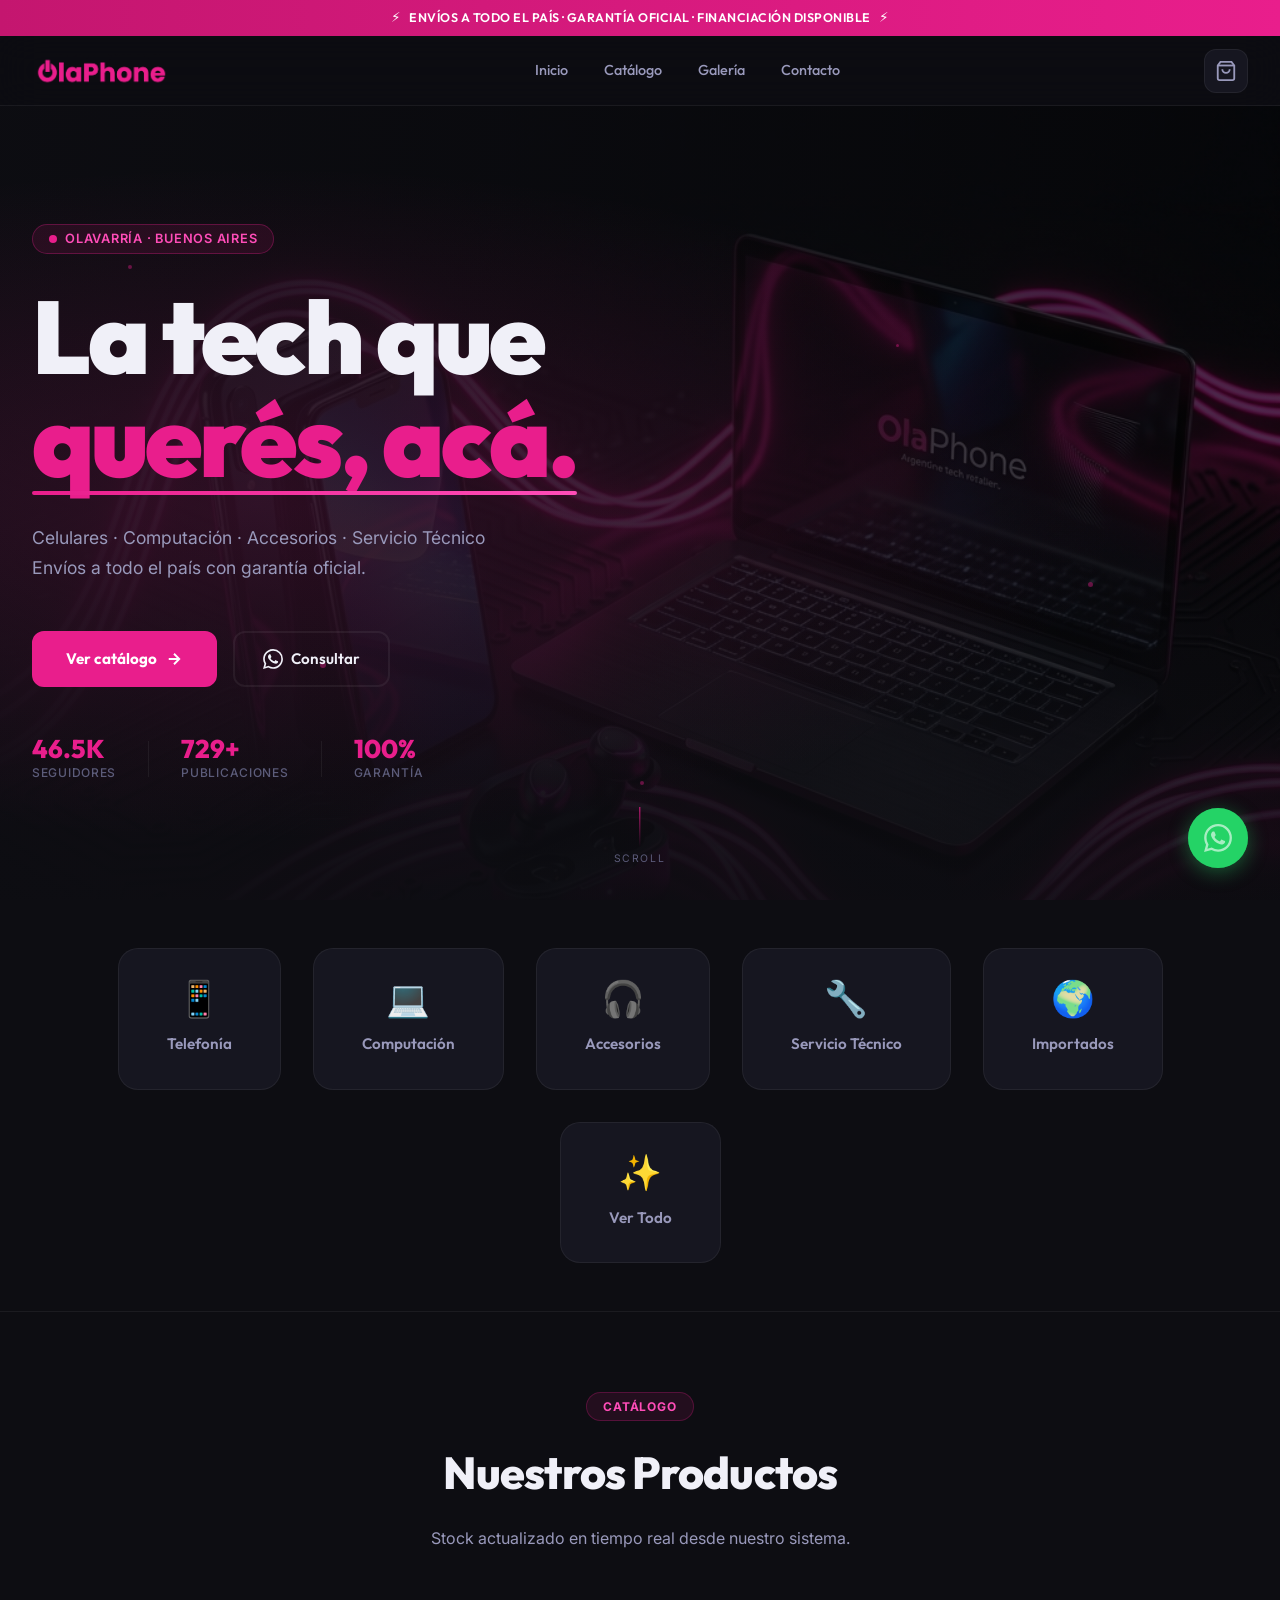
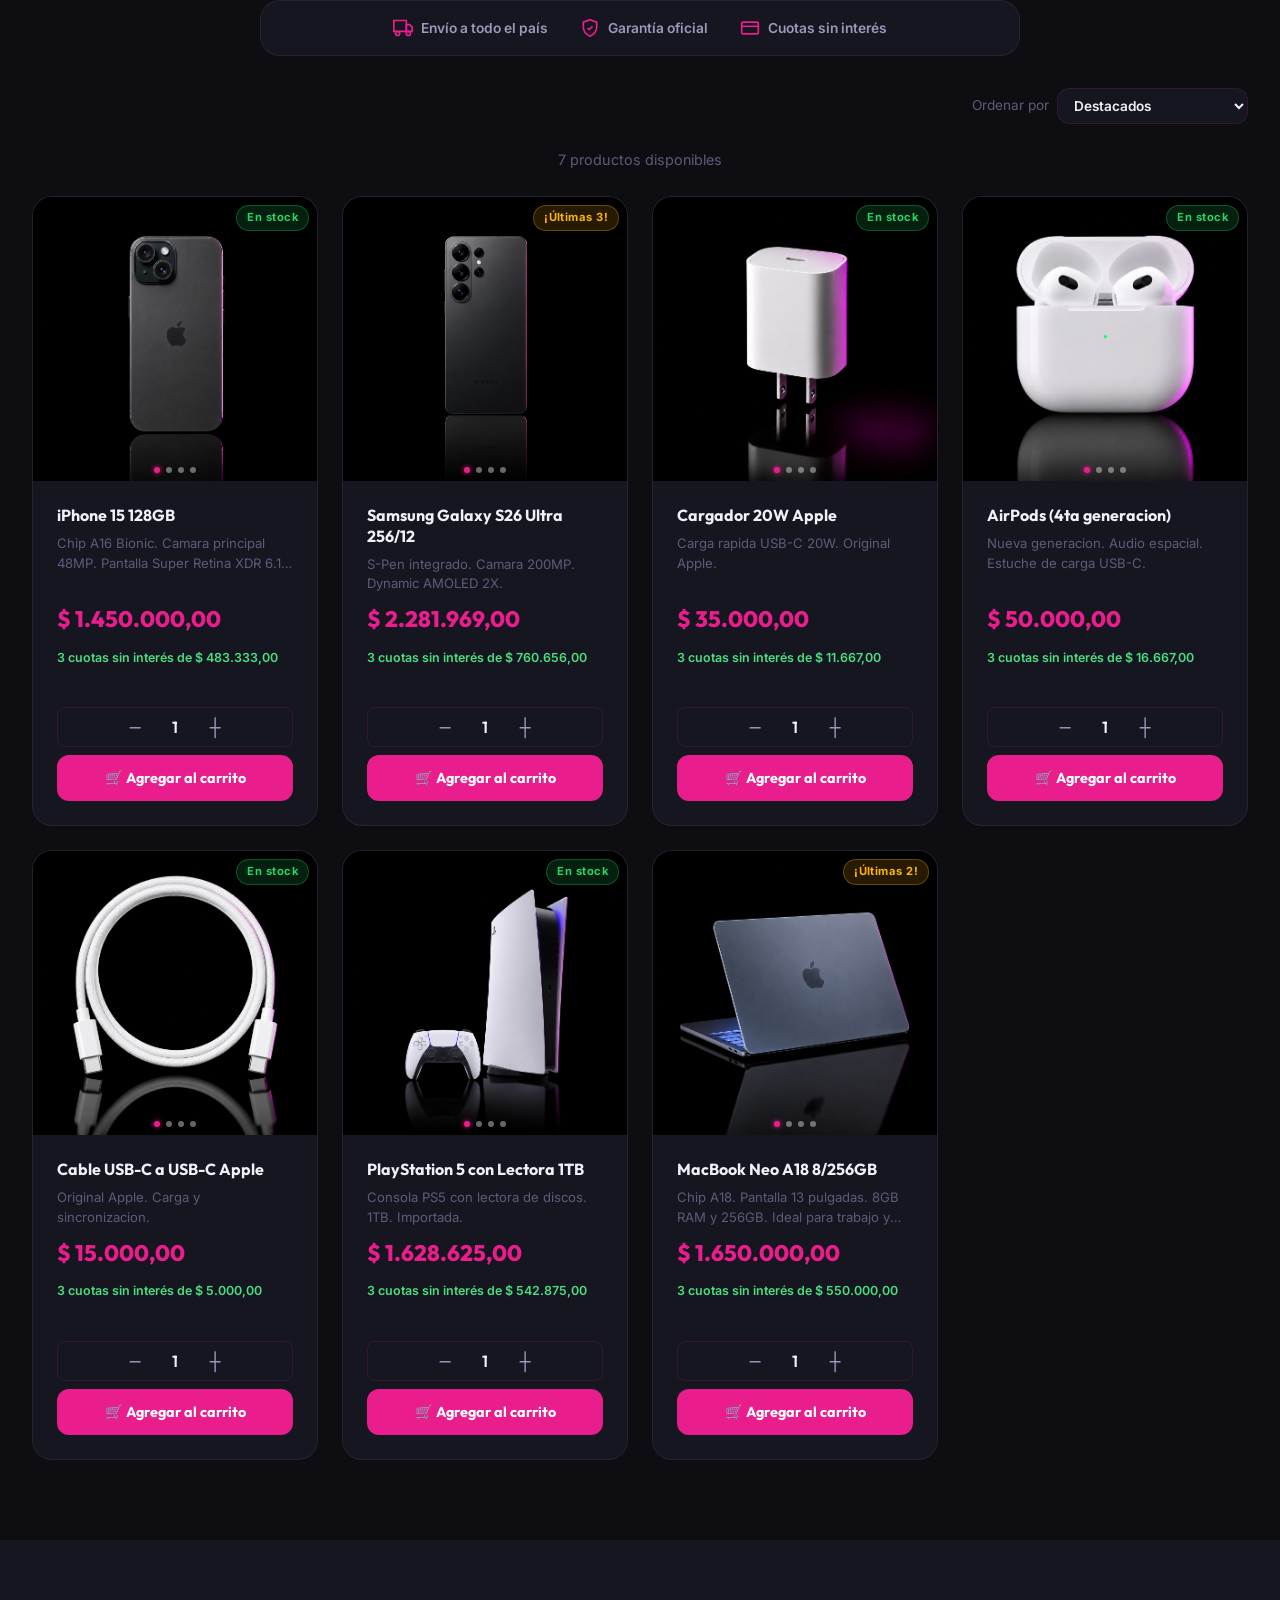
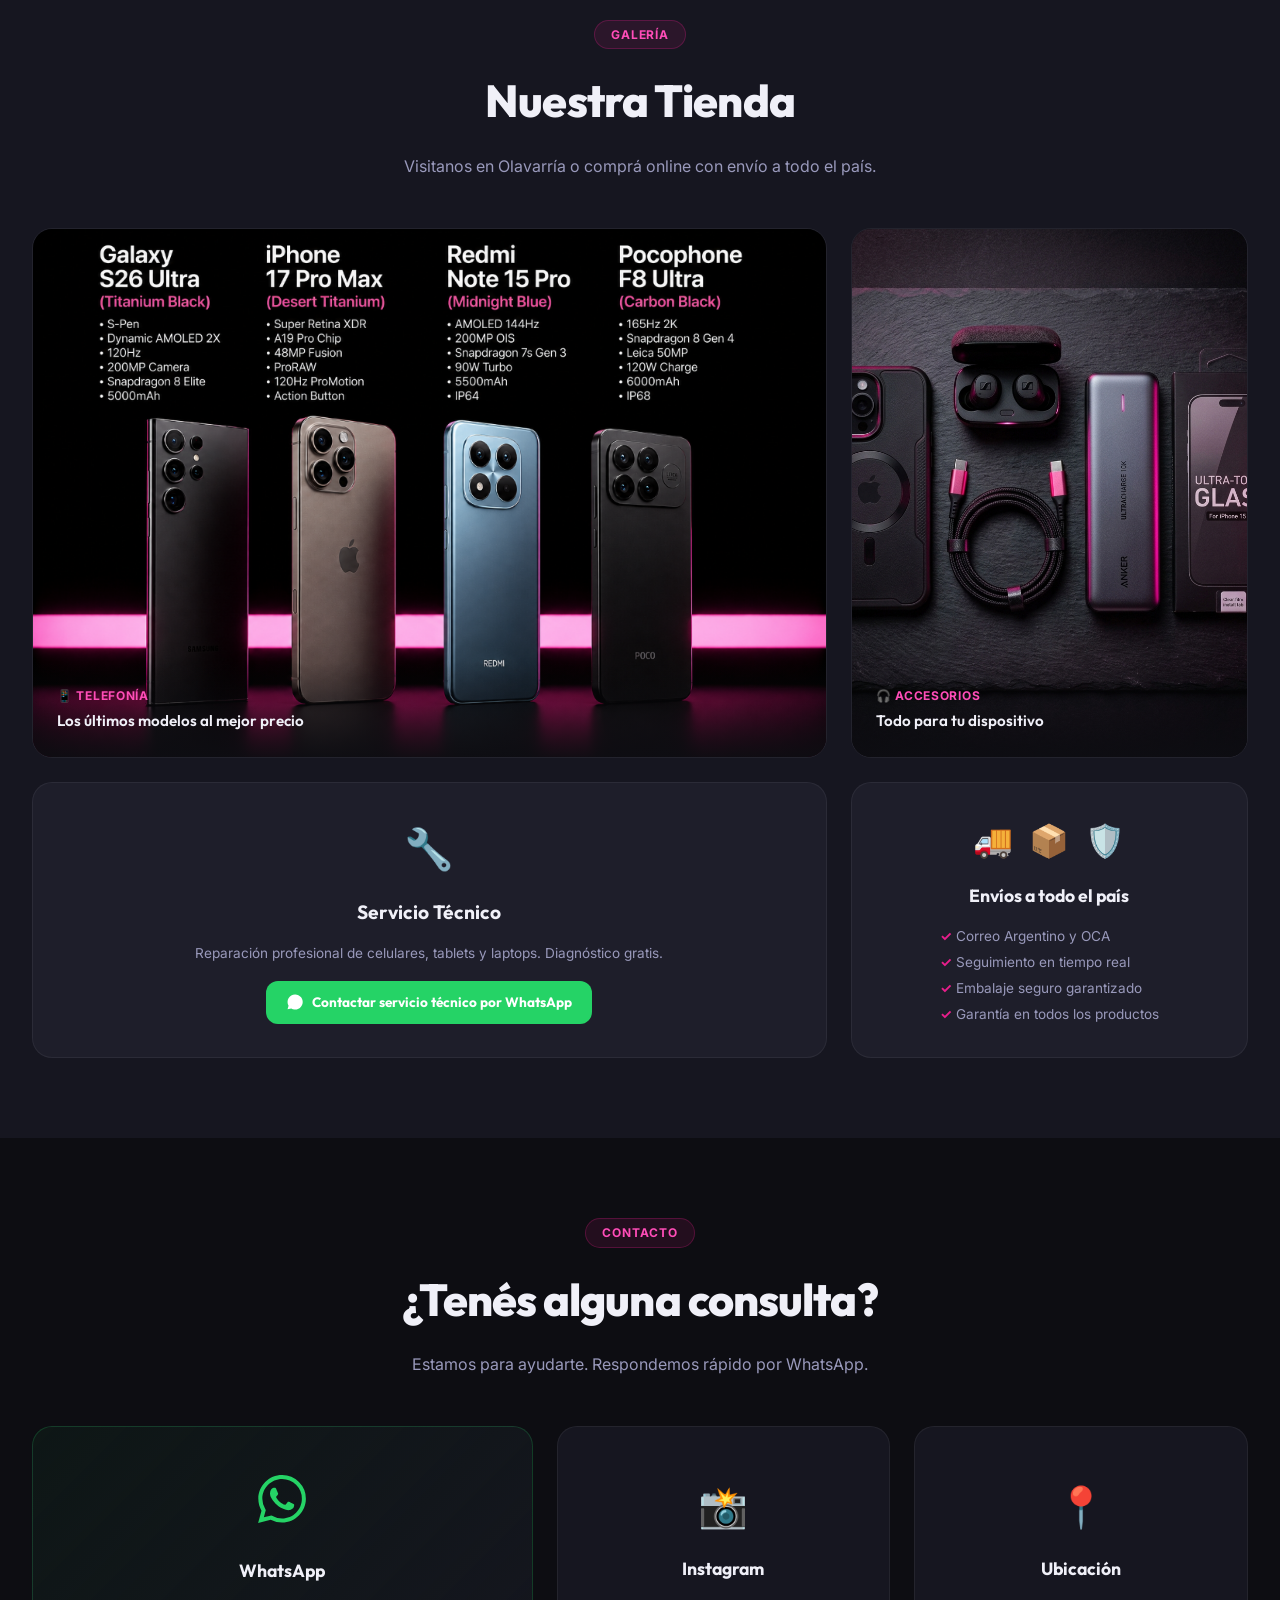
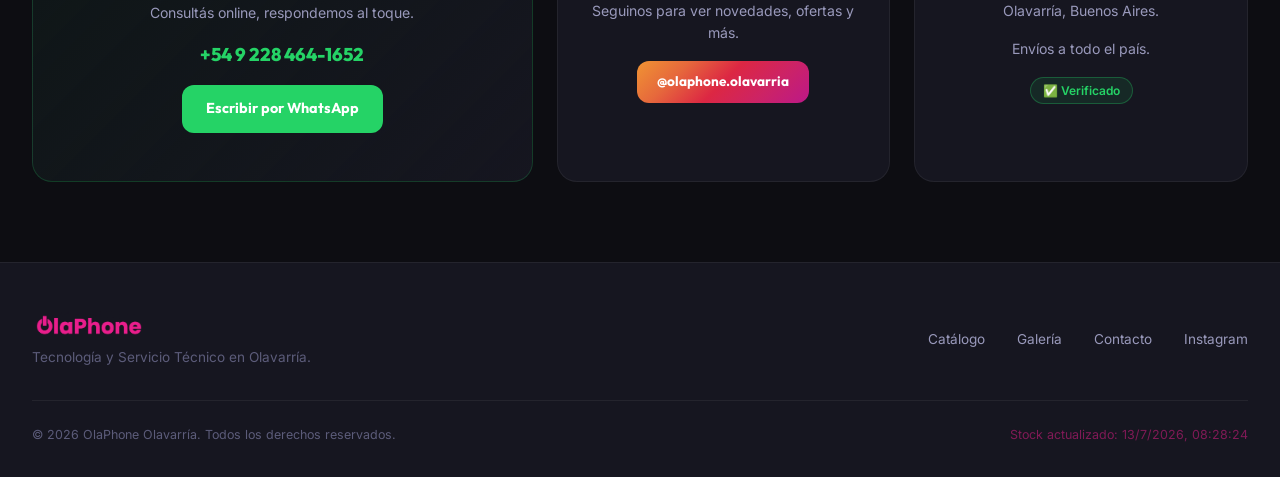
==== index.html @ 95a6b4db "OlaPhone web — deploy inicial a GitHub Pages Sitio estatico (HTML/CSS/JS) con catalogo de respaldo (" ====
<!DOCTYPE html>
<html lang="es">
<head>
  <meta charset="UTF-8" />
  <meta name="viewport" content="width=device-width, initial-scale=1.0" />

  <!-- SEO -->
  <title>OlaPhone Olavarría | Celulares · Accesorios · Servicio Técnico</title>
  <meta name="description" content="OlaPhone — Tu tienda de tecnología en Olavarría. Celulares, computación, accesorios y servicio técnico. Envíos a todo el país." />
  <meta name="robots" content="index, follow" />
  <meta name="theme-color" content="#E91E8C" />

  <!-- Favicon -->
  <link rel="icon" type="image/png" href="./assets/favicon.png" />
  <link rel="apple-touch-icon" href="./assets/favicon.png" />

  <!-- Open Graph -->
  <meta property="og:title" content="OlaPhone Olavarría — Tecnología y Servicio Técnico" />
  <meta property="og:description" content="Celulares, computación, accesorios. Olavarría, Bs. As. Envíos a todo el país." />
  <meta property="og:type" content="website" />
  <meta property="og:image" content="./assets/hero-banner.png" />

  <!-- Google Fonts -->
  <link rel="preconnect" href="https://fonts.googleapis.com" />
  <link rel="preconnect" href="https://fonts.gstatic.com" crossorigin />
  <link href="https://fonts.googleapis.com/css2?family=Outfit:wght@300;400;500;600;700;800;900&family=Inter:wght@400;500;600&display=swap" rel="stylesheet" />

  <link rel="stylesheet" href="css/olaphone.css" />
</head>
<body>

  <!-- ══════════════════════════════════════════════════════════════
       TOPBAR ANUNCIO
  ══════════════════════════════════════════════════════════════ -->
  <div class="topbar" role="banner" aria-label="Anuncio promocional">
    <span class="topbar-icon">⚡</span>
    <span>Envíos a todo el país · Garantía oficial · Financiación disponible</span>
    <span class="topbar-icon">⚡</span>
  </div>

  <!-- ══════════════════════════════════════════════════════════════
       NAVBAR
  ══════════════════════════════════════════════════════════════ -->
  <header class="navbar" role="navigation" aria-label="Navegación principal">
    <div class="navbar-inner">

      <!-- Logo -->
      <a href="#inicio" class="navbar-logo" aria-label="OlaPhone - Ir al inicio">
        <img src="assets/logo.png" alt="OlaPhone" class="navbar-logo-img" />
      </a>

      <!-- Nav links (desktop) -->
      <nav class="nav-links" aria-label="Menú">
        <a href="#inicio"   class="nav-link" id="nav-inicio">Inicio</a>
        <a href="#catalogo" class="nav-link" id="nav-catalogo">Catálogo</a>
        <a href="#galeria"  class="nav-link" id="nav-galeria">Galería</a>
        <a href="#contacto" class="nav-link" id="nav-contacto">Contacto</a>
      </nav>

      <!-- Carrito + Hamburger -->
      <div class="navbar-actions">
        <button
          id="btn-cart-toggle"
          class="btn-cart-nav"
          aria-label="Ver carrito de compras"
          aria-expanded="false"
          aria-controls="cart-drawer"
        >
          <svg viewBox="0 0 24 24" fill="none" stroke="currentColor" stroke-width="2" width="22" height="22" aria-hidden="true">
            <path d="M6 2L3 6v14a2 2 0 0 0 2 2h14a2 2 0 0 0 2-2V6l-3-4z"/>
            <line x1="3" y1="6" x2="21" y2="6"/>
            <path d="M16 10a4 4 0 0 1-8 0"/>
          </svg>
          <span id="cart-badge" class="cart-badge" role="status" aria-live="polite" aria-label="0 ítems en el carrito">0</span>
        </button>

        <button
          id="btn-menu-mobile"
          class="btn-menu-mobile"
          aria-label="Abrir menú"
          aria-expanded="false"
          aria-controls="mobile-menu"
        >
          <span class="hamburger-line"></span>
          <span class="hamburger-line"></span>
          <span class="hamburger-line"></span>
        </button>
      </div>
    </div>

    <!-- Menú mobile -->
    <nav id="mobile-menu" class="mobile-menu" aria-label="Menú móvil">
      <a href="#inicio"   class="mobile-nav-link" id="mnav-inicio">Inicio</a>
      <a href="#catalogo" class="mobile-nav-link" id="mnav-catalogo">Catálogo</a>
      <a href="#galeria"  class="mobile-nav-link" id="mnav-galeria">Galería</a>
      <a href="#contacto" class="mobile-nav-link" id="mnav-contacto">Contacto</a>
    </nav>
  </header>

  <!-- ══════════════════════════════════════════════════════════════
       HERO BANNER
  ══════════════════════════════════════════════════════════════ -->
  <section id="inicio" class="hero" aria-label="Banner principal">
    <div class="hero-bg">
      <img src="./assets/hero-banner.png" alt="" class="hero-bg-img" aria-hidden="true" />
      <div class="hero-bg-overlay" aria-hidden="true"></div>
      <!-- Partículas decorativas -->
      <div class="hero-particles" aria-hidden="true">
        <span class="particle particle-1"></span>
        <span class="particle particle-2"></span>
        <span class="particle particle-3"></span>
        <span class="particle particle-4"></span>
        <span class="particle particle-5"></span>
      </div>
    </div>

    <div class="hero-content">
      <div class="hero-tag">
        <span class="hero-tag-dot" aria-hidden="true"></span>
        Olavarría · Buenos Aires
      </div>

      <h1 class="hero-title">
        La tech que<br/>
        <span class="hero-title-accent">querés, acá.</span>
      </h1>

      <p class="hero-subtitle">
        Celulares · Computación · Accesorios · Servicio Técnico<br/>
        Envíos a todo el país con garantía oficial.
      </p>

      <div class="hero-actions">
        <a href="#catalogo" class="btn-primary" id="btn-hero-catalogo">
          Ver catálogo
          <svg viewBox="0 0 24 24" fill="none" stroke="currentColor" stroke-width="2.5" width="18" height="18" aria-hidden="true">
            <path d="M5 12h14M12 5l7 7-7 7"/>
          </svg>
        </a>
        <a href="https://wa.me/542284641652" target="_blank" rel="noopener noreferrer" class="btn-secondary" id="btn-hero-whatsapp">
          <svg viewBox="0 0 24 24" fill="currentColor" width="20" height="20" aria-hidden="true">
            <path d="M17.472 14.382c-.297-.149-1.758-.867-2.03-.967-.273-.099-.471-.148-.67.15-.197.297-.767.966-.94 1.164-.173.199-.347.223-.644.075-.297-.15-1.255-.463-2.39-1.475-.883-.788-1.48-1.761-1.653-2.059-.173-.297-.018-.458.13-.606.134-.133.298-.347.446-.52.149-.174.198-.298.298-.497.099-.198.05-.371-.025-.52-.075-.149-.669-1.612-.916-2.207-.242-.579-.487-.5-.669-.51-.173-.008-.371-.01-.57-.01-.198 0-.52.074-.792.372-.272.297-1.04 1.016-1.04 2.479 0 1.462 1.065 2.875 1.213 3.074.149.198 2.096 3.2 5.077 4.487.709.306 1.262.489 1.694.625.712.227 1.36.195 1.871.118.571-.085 1.758-.719 2.006-1.413.248-.694.248-1.289.173-1.413-.074-.124-.272-.198-.57-.347m-5.421 7.403h-.004a9.87 9.87 0 0 1-5.031-1.378l-.361-.214-3.741.982.998-3.648-.235-.374a9.86 9.86 0 0 1-1.51-5.26c.001-5.45 4.436-9.884 9.888-9.884 2.64 0 5.122 1.03 6.988 2.898a9.825 9.825 0 0 1 2.893 6.994c-.003 5.45-4.437 9.884-9.885 9.884m8.413-18.297A11.815 11.815 0 0 0 12.05 0C5.495 0 .16 5.335.157 11.892c0 2.096.547 4.142 1.588 5.945L.057 24l6.305-1.654a11.882 11.882 0 0 0 5.683 1.448h.005c6.554 0 11.89-5.335 11.893-11.893a11.821 11.821 0 0 0-3.48-8.413Z"/>
          </svg>
          Consultar
        </a>
      </div>

      <!-- Stats -->
      <div class="hero-stats" aria-label="Estadísticas del local">
        <div class="hero-stat">
          <span class="hero-stat-number">46.5K</span>
          <span class="hero-stat-label">Seguidores</span>
        </div>
        <div class="hero-stat-divider" aria-hidden="true"></div>
        <div class="hero-stat">
          <span class="hero-stat-number">729+</span>
          <span class="hero-stat-label">Publicaciones</span>
        </div>
        <div class="hero-stat-divider" aria-hidden="true"></div>
        <div class="hero-stat">
          <span class="hero-stat-number">100%</span>
          <span class="hero-stat-label">Garantía</span>
        </div>
      </div>
    </div>

    <!-- Scroll indicator -->
    <div class="hero-scroll" aria-hidden="true">
      <span class="scroll-line"></span>
      <span class="scroll-text">scroll</span>
    </div>
  </section>

  <!-- ══════════════════════════════════════════════════════════════
       CATEGORÍAS
  ══════════════════════════════════════════════════════════════ -->
  <section class="categories-section" aria-label="Categorías de productos">
    <div class="container">
      <div class="categories-grid" role="list">
        <div class="category-card" role="listitem" data-filter="telefonia">
          <div class="category-icon" aria-hidden="true">📱</div>
          <span class="category-name">Telefonía</span>
        </div>
        <div class="category-card" role="listitem" data-filter="computacion">
          <div class="category-icon" aria-hidden="true">💻</div>
          <span class="category-name">Computación</span>
        </div>
        <div class="category-card" role="listitem" data-filter="accesorios">
          <div class="category-icon" aria-hidden="true">🎧</div>
          <span class="category-name">Accesorios</span>
        </div>
        <div class="category-card" role="listitem" data-filter="servicio">
          <div class="category-icon" aria-hidden="true">🔧</div>
          <span class="category-name">Servicio Técnico</span>
        </div>
        <div class="category-card" role="listitem" data-filter="importados">
          <div class="category-icon" aria-hidden="true">🌍</div>
          <span class="category-name">Importados</span>
        </div>
        <div class="category-card" role="listitem" data-filter="todos">
          <div class="category-icon" aria-hidden="true">✨</div>
          <span class="category-name">Ver Todo</span>
        </div>
      </div>
    </div>
  </section>

  <!-- ══════════════════════════════════════════════════════════════
       CATÁLOGO DE PRODUCTOS
  ══════════════════════════════════════════════════════════════ -->
  <section id="catalogo" class="catalog-section" aria-label="Catálogo de productos">
    <div class="container">
      <div class="section-header">
        <span class="section-tag">Catálogo</span>
        <h2 class="section-title">Nuestros Productos</h2>
        <p class="section-subtitle">Stock actualizado en tiempo real desde nuestro sistema.</p>
      </div>

      <!-- Franja de confianza -->
      <div class="trust-strip" role="list" aria-label="Beneficios">
        <span class="trust-item" role="listitem">
          <svg viewBox="0 0 24 24" fill="none" stroke="currentColor" stroke-width="2" aria-hidden="true"><path d="M1 3h15v13H1z"/><path d="M16 8h4l3 3v5h-7V8z"/><circle cx="5.5" cy="18.5" r="2.5"/><circle cx="18.5" cy="18.5" r="2.5"/></svg>
          Envío a todo el país
        </span>
        <span class="trust-item" role="listitem">
          <svg viewBox="0 0 24 24" fill="none" stroke="currentColor" stroke-width="2" aria-hidden="true"><path d="M12 2l8 3v6c0 5-3.4 8.5-8 11-4.6-2.5-8-6-8-11V5l8-3z"/><path d="M9 12l2 2 4-4"/></svg>
          Garantía oficial
        </span>
        <span class="trust-item" role="listitem">
          <svg viewBox="0 0 24 24" fill="none" stroke="currentColor" stroke-width="2" aria-hidden="true"><rect x="2" y="5" width="20" height="14" rx="2"/><path d="M2 10h20"/></svg>
          Cuotas sin interés
        </span>
      </div>

      <!-- Barra de orden -->
      <div class="catalog-toolbar">
        <label for="sort-products">Ordenar por</label>
        <select id="sort-products" class="catalog-sort" aria-label="Ordenar productos">
          <option value="destacados">Destacados</option>
          <option value="precio-asc">Precio: menor a mayor</option>
          <option value="precio-desc">Precio: mayor a menor</option>
          <option value="nombre">Nombre (A-Z)</option>
        </select>
      </div>

      <!-- Status de carga -->
      <div id="products-status" class="products-status" role="status" aria-live="polite"></div>

      <!-- Grilla de productos -->
      <div id="products-grid" class="products-grid" role="list" aria-label="Listado de productos">
        <!-- Skeletons de carga -->
        <div class="product-skeleton" aria-hidden="true">
          <div class="skeleton-img"></div>
          <div class="skeleton-line skeleton-line-lg"></div>
          <div class="skeleton-line skeleton-line-sm"></div>
          <div class="skeleton-line skeleton-line-md"></div>
        </div>
        <div class="product-skeleton" aria-hidden="true">
          <div class="skeleton-img"></div>
          <div class="skeleton-line skeleton-line-lg"></div>
          <div class="skeleton-line skeleton-line-sm"></div>
          <div class="skeleton-line skeleton-line-md"></div>
        </div>
        <div class="product-skeleton" aria-hidden="true">
          <div class="skeleton-img"></div>
          <div class="skeleton-line skeleton-line-lg"></div>
          <div class="skeleton-line skeleton-line-sm"></div>
          <div class="skeleton-line skeleton-line-md"></div>
        </div>
        <div class="product-skeleton" aria-hidden="true">
          <div class="skeleton-img"></div>
          <div class="skeleton-line skeleton-line-lg"></div>
          <div class="skeleton-line skeleton-line-sm"></div>
          <div class="skeleton-line skeleton-line-md"></div>
        </div>
      </div>
    </div>
  </section>

  <!-- ══════════════════════════════════════════════════════════════
       GALERÍA
  ══════════════════════════════════════════════════════════════ -->
  <section id="galeria" class="gallery-section" aria-label="Galería de la tienda">
    <div class="container">
      <div class="section-header">
        <span class="section-tag">Galería</span>
        <h2 class="section-title">Nuestra Tienda</h2>
        <p class="section-subtitle">Visitanos en Olavarría o comprá online con envío a todo el país.</p>
      </div>

      <div class="gallery-grid" role="list" aria-label="Galería de imágenes">
        <!-- Imagen grande: teléfonos -->
        <figure class="gallery-item gallery-item-large" role="listitem" data-goto="telefonia"
                title="Ver productos de Telefonía">
          <img
            src="./assets/gallery-phones.png?v=3"
            alt="Galaxy S26 Ultra, iPhone 17 Pro Max, Redmi Note 15 Pro, Pocophone F8 Ultra"
            class="gallery-img"
            loading="eager"
            width="800"
            height="600"
          />
          <figcaption class="gallery-caption">
            <span class="gallery-caption-tag">📱 Telefonía</span>
            <span class="gallery-caption-text">Los últimos modelos al mejor precio</span>
          </figcaption>
        </figure>

        <!-- Imagen: accesorios -->
        <figure class="gallery-item" role="listitem" data-goto="accesorios"
                title="Ver productos de Accesorios">
          <img
            src="./assets/gallery-accesorios.png"
            alt="Accesorios tech: auriculares, fundas, cables y más"
            class="gallery-img"
            loading="lazy"
            width="400"
            height="400"
          />
          <figcaption class="gallery-caption">
            <span class="gallery-caption-tag">🎧 Accesorios</span>
            <span class="gallery-caption-text">Todo para tu dispositivo</span>
          </figcaption>
        </figure>

        <!-- Tarjeta de servicio técnico -->
        <figure class="gallery-item gallery-service-card" role="listitem" aria-label="Servicio técnico">
          <div class="service-icon" aria-hidden="true">🔧</div>
          <h3 class="service-title">Servicio Técnico</h3>
          <p class="service-description">Reparación profesional de celulares, tablets y laptops. Diagnóstico gratis.</p>
          <a
            href="https://wa.me/542284641652?text=Hola%20OlaPhone!%20Necesito%20servicio%20t%C3%A9cnico."
            target="_blank"
            rel="noopener noreferrer"
            class="btn-service"
            id="btn-gallery-service"
            aria-label="Contactar servicio técnico por WhatsApp"
          >
            <svg viewBox="0 0 24 24" fill="currentColor" width="18" height="18" aria-hidden="true">
              <path d="M17.5 14.4c-.3-.2-1.7-.9-2-1-.3-.1-.5-.1-.6.2-.2.3-.7.9-.9 1.1-.2.2-.3.2-.6.1-.3-.2-1.2-.5-2.3-1.4-.9-.8-1.4-1.7-1.6-2-.2-.3 0-.5.1-.6.1-.1.3-.3.4-.5.1-.2.2-.3.3-.5.1-.2 0-.4 0-.5-.1-.2-.6-1.5-.9-2-.2-.5-.4-.4-.6-.4h-.5c-.2 0-.5.1-.7.3-.2.3-.9.9-.9 2.2s.9 2.5 1 2.7c.1.2 1.8 2.8 4.4 3.9.6.3 1.1.4 1.5.5.6.2 1.2.2 1.6.1.5-.1 1.7-.7 1.9-1.3.2-.7.2-1.2.2-1.3-.1-.2-.3-.2-.5-.4zM12 2a10 10 0 0 0-8.6 15l-1.3 4.8 4.9-1.3A10 10 0 1 0 12 2z"/>
            </svg>
            Contactar servicio técnico por WhatsApp
          </a>
        </figure>

        <!-- Tarjeta de envíos -->
        <figure class="gallery-item gallery-shipping-card" role="listitem" aria-label="Información de envíos">
          <div class="shipping-icons" aria-hidden="true">
            <span>🚚</span>
            <span>📦</span>
            <span>🛡️</span>
          </div>
          <h3 class="shipping-title">Envíos a todo el país</h3>
          <ul class="shipping-list" aria-label="Beneficios de envío">
            <li>Correo Argentino y OCA</li>
            <li>Seguimiento en tiempo real</li>
            <li>Embalaje seguro garantizado</li>
            <li>Garantía en todos los productos</li>
          </ul>
        </figure>
      </div>
    </div>
  </section>

  <!-- ══════════════════════════════════════════════════════════════
       CARRITO DE COMPRAS (Drawer lateral)
  ══════════════════════════════════════════════════════════════ -->
  <div
    id="cart-overlay"
    class="cart-overlay"
    aria-hidden="true"
    role="presentation"
  ></div>

  <aside
    id="cart-drawer"
    class="cart-drawer"
    role="complementary"
    aria-label="Carrito de compras"
    aria-hidden="true"
  >
    <div class="cart-drawer-header">
      <h2 class="cart-drawer-title">
        <svg viewBox="0 0 24 24" fill="none" stroke="currentColor" stroke-width="2" width="20" height="20" aria-hidden="true">
          <path d="M6 2L3 6v14a2 2 0 0 0 2 2h14a2 2 0 0 0 2-2V6l-3-4z"/>
          <line x1="3" y1="6" x2="21" y2="6"/>
          <path d="M16 10a4 4 0 0 1-8 0"/>
        </svg>
        Mi Carrito
      </h2>
      <button
        id="btn-cart-close"
        class="btn-cart-close"
        aria-label="Cerrar carrito"
      >
        <svg viewBox="0 0 24 24" fill="none" stroke="currentColor" stroke-width="2.5" width="20" height="20" aria-hidden="true">
          <line x1="18" y1="6" x2="6" y2="18"/>
          <line x1="6" y1="6" x2="18" y2="18"/>
        </svg>
      </button>
    </div>

    <!-- Ítems del carrito -->
    <div id="cart-items" class="cart-items-container" role="list" aria-label="Productos en el carrito">
      <div id="cart-empty" class="cart-empty">
        <div class="cart-empty-icon" aria-hidden="true">🛒</div>
        <p class="cart-empty-text">Tu carrito está vacío</p>
        <a href="#catalogo" class="btn-outline" id="btn-cart-empty-catalog">Ver catálogo</a>
      </div>
    </div>

    <!-- Resumen del carrito -->
    <div class="cart-footer" id="cart-footer" hidden>
      <div class="cart-summary">
        <div class="cart-summary-row">
          <span>Subtotal</span>
          <span id="cart-subtotal" aria-live="polite">$0</span>
        </div>
        <div class="cart-summary-row cart-summary-total">
          <span>Total</span>
          <span id="cart-total" aria-live="polite">$0</span>
        </div>
      </div>

      <!-- Formulario de checkout integrado en el drawer -->
      <form id="checkout-form" class="checkout-form" aria-label="Datos de contacto para el pedido" novalidate>
        <h3 class="checkout-form-title">Tus datos</h3>

        <div class="form-group">
          <label for="cliente-nombre" class="form-label">Nombre y apellido *</label>
          <input
            type="text"
            id="cliente-nombre"
            name="nombre"
            class="form-input"
            required
            autocomplete="name"
            placeholder="Juan García"
            aria-required="true"
          />
        </div>

        <div class="form-group">
          <label for="cliente-telefono" class="form-label">WhatsApp (sin 0 ni 15) *</label>
          <div class="form-input-prefix-wrap">
            <span class="form-input-prefix" aria-hidden="true">+54 9</span>
            <input
              type="tel"
              id="cliente-telefono"
              name="telefono"
              class="form-input form-input-prefixed"
              required
              placeholder="2284641652"
              pattern="[0-9]{6,12}"
              aria-required="true"
              aria-describedby="telefono-hint"
              inputmode="numeric"
            />
          </div>
          <small id="telefono-hint" class="form-hint">Ej: 2284641652 (con código de área)</small>
        </div>

        <div class="form-group">
          <label for="cliente-notas" class="form-label">Notas <span class="form-optional">(opcional)</span></label>
          <textarea
            id="cliente-notas"
            name="notas"
            class="form-input form-textarea"
            rows="2"
            placeholder="Horario, consultas sobre el producto..."
          ></textarea>
        </div>

        <!-- Errores -->
        <div id="form-errors" class="form-errors" role="alert" aria-live="assertive" hidden></div>

        <!-- Botón de checkout -->
        <button type="submit" id="btn-checkout" class="btn-checkout">
          <svg viewBox="0 0 24 24" fill="none" stroke="currentColor" stroke-width="2.5" width="18" height="18" aria-hidden="true">
            <polyline points="20 6 9 17 4 12"/>
          </svg>
          Finalizar Compra
        </button>

        <!-- Estado del checkout -->
        <div id="checkout-status" class="checkout-status" role="status" aria-live="polite"></div>
      </form>
    </div>
  </aside>

  <!-- ══════════════════════════════════════════════════════════════
       CONTACTO
  ══════════════════════════════════════════════════════════════ -->
  <section id="contacto" class="contact-section" aria-label="Sección de contacto">
    <div class="container">
      <div class="section-header">
        <span class="section-tag">Contacto</span>
        <h2 class="section-title">¿Tenés alguna consulta?</h2>
        <p class="section-subtitle">Estamos para ayudarte. Respondemos rápido por WhatsApp.</p>
      </div>

      <div class="contact-grid">
        <!-- Card principal de WhatsApp -->
        <div class="contact-card contact-card-main">
          <div class="contact-wa-icon" aria-hidden="true">
            <svg viewBox="0 0 24 24" fill="currentColor" width="48" height="48">
              <path d="M17.472 14.382c-.297-.149-1.758-.867-2.03-.967-.273-.099-.471-.148-.67.15-.197.297-.767.966-.94 1.164-.173.199-.347.223-.644.075-.297-.15-1.255-.463-2.39-1.475-.883-.788-1.48-1.761-1.653-2.059-.173-.297-.018-.458.13-.606.134-.133.298-.347.446-.52.149-.174.198-.298.298-.497.099-.198.05-.371-.025-.52-.075-.149-.669-1.612-.916-2.207-.242-.579-.487-.5-.669-.51-.173-.008-.371-.01-.57-.01-.198 0-.52.074-.792.372-.272.297-1.04 1.016-1.04 2.479 0 1.462 1.065 2.875 1.213 3.074.149.198 2.096 3.2 5.077 4.487.709.306 1.262.489 1.694.625.712.227 1.36.195 1.871.118.571-.085 1.758-.719 2.006-1.413.248-.694.248-1.289.173-1.413-.074-.124-.272-.198-.57-.347m-5.421 7.403h-.004a9.87 9.87 0 0 1-5.031-1.378l-.361-.214-3.741.982.998-3.648-.235-.374a9.86 9.86 0 0 1-1.51-5.26c.001-5.45 4.436-9.884 9.888-9.884 2.64 0 5.122 1.03 6.988 2.898a9.825 9.825 0 0 1 2.893 6.994c-.003 5.45-4.437 9.884-9.885 9.884m8.413-18.297A11.815 11.815 0 0 0 12.05 0C5.495 0 .16 5.335.157 11.892c0 2.096.547 4.142 1.588 5.945L.057 24l6.305-1.654a11.882 11.882 0 0 0 5.683 1.448h.005c6.554 0 11.89-5.335 11.893-11.893a11.821 11.821 0 0 0-3.48-8.413Z"/>
            </svg>
          </div>
          <h3 class="contact-card-title">WhatsApp</h3>
          <p class="contact-card-text">Consultás online, respondemos al toque.</p>
          <p class="contact-card-number">+54 9 228 464-1652</p>
          <a
            href="https://wa.me/542284641652?text=Hola%20OlaPhone!%20Quisiera%20hacer%20una%20consulta."
            target="_blank"
            rel="noopener noreferrer"
            class="btn-wa-contact"
            id="btn-contact-whatsapp"
            aria-label="Contactar a OlaPhone por WhatsApp"
          >
            Escribir por WhatsApp
          </a>
        </div>

        <!-- Card Instagram -->
        <div class="contact-card">
          <div class="contact-ig-icon" aria-hidden="true">📸</div>
          <h3 class="contact-card-title">Instagram</h3>
          <p class="contact-card-text">Seguinos para ver novedades, ofertas y más.</p>
          <a
            href="https://www.instagram.com/olaphone.olavarria"
            target="_blank"
            rel="noopener noreferrer"
            class="btn-ig-contact"
            id="btn-contact-instagram"
            aria-label="Ver Instagram de OlaPhone"
          >
            @olaphone.olavarria
          </a>
        </div>

        <!-- Card ubicación -->
        <div class="contact-card">
          <div class="contact-location-icon" aria-hidden="true">📍</div>
          <h3 class="contact-card-title">Ubicación</h3>
          <p class="contact-card-text">Olavarría, Buenos Aires.</p>
          <p class="contact-card-text">Envíos a todo el país.</p>
          <span class="contact-badge">✅ Verificado</span>
        </div>
      </div>
    </div>
  </section>

  <!-- ══════════════════════════════════════════════════════════════
       FOOTER
  ══════════════════════════════════════════════════════════════ -->
  <footer class="footer" role="contentinfo">
    <div class="container">
      <div class="footer-inner">
        <div class="footer-brand">
          <div class="footer-logo" aria-label="OlaPhone">
            <img src="assets/logo.png" alt="OlaPhone" class="footer-logo-img" />
          </div>
          <p class="footer-tagline">Tecnología y Servicio Técnico en Olavarría.</p>
        </div>

        <div class="footer-links">
          <a href="#catalogo" class="footer-link">Catálogo</a>
          <a href="#galeria"  class="footer-link">Galería</a>
          <a href="#contacto" class="footer-link">Contacto</a>
          <a href="https://www.instagram.com/olaphone.olavarria" target="_blank" rel="noopener noreferrer" class="footer-link">Instagram</a>
        </div>
      </div>

      <div class="footer-bottom">
        <p class="footer-copy">
          &copy; <span id="footer-year"></span> OlaPhone Olavarría. Todos los derechos reservados.
        </p>
        <p id="stock-last-update" class="footer-stock-update" aria-live="polite"></p>
      </div>
    </div>
  </footer>

  <!-- ══════════════════════════════════════════════════════════════
       BOTÓN FLOTANTE DE WHATSAPP
  ══════════════════════════════════════════════════════════════ -->
  <!-- Botón flotante WhatsApp (abre popup antes de ir a WA) -->
  <button
    class="wa-float-btn"
    id="btn-wa-float"
    aria-label="Contactar a OlaPhone por WhatsApp"
    title="Chateá con nosotros"
    type="button"
  >
    <svg viewBox="0 0 24 24" fill="currentColor" width="28" height="28" aria-hidden="true">
      <path d="M17.472 14.382c-.297-.149-1.758-.867-2.03-.967-.273-.099-.471-.148-.67.15-.197.297-.767.966-.94 1.164-.173.199-.347.223-.644.075-.297-.15-1.255-.463-2.39-1.475-.883-.788-1.48-1.761-1.653-2.059-.173-.297-.018-.458.13-.606.134-.133.298-.347.446-.52.149-.174.198-.298.298-.497.099-.198.05-.371-.025-.52-.075-.149-.669-1.612-.916-2.207-.242-.579-.487-.5-.669-.51-.173-.008-.371-.01-.57-.01-.198 0-.52.074-.792.372-.272.297-1.04 1.016-1.04 2.479 0 1.462 1.065 2.875 1.213 3.074.149.198 2.096 3.2 5.077 4.487.709.306 1.262.489 1.694.625.712.227 1.36.195 1.871.118.571-.085 1.758-.719 2.006-1.413.248-.694.248-1.289.173-1.413-.074-.124-.272-.198-.57-.347m-5.421 7.403h-.004a9.87 9.87 0 0 1-5.031-1.378l-.361-.214-3.741.982.998-3.648-.235-.374a9.86 9.86 0 0 1-1.51-5.26c.001-5.45 4.436-9.884 9.888-9.884 2.64 0 5.122 1.03 6.988 2.898a9.825 9.825 0 0 1 2.893 6.994c-.003 5.45-4.437 9.884-9.885 9.884m8.413-18.297A11.815 11.815 0 0 0 12.05 0C5.495 0 .16 5.335.157 11.892c0 2.096.547 4.142 1.588 5.945L.057 24l6.305-1.654a11.882 11.882 0 0 0 5.683 1.448h.005c6.554 0 11.89-5.335 11.893-11.893a11.821 11.821 0 0 0-3.48-8.413Z"/>
    </svg>
    <span class="wa-float-pulse" aria-hidden="true"></span>
  </button>

  <!-- ══════════════════════════════════════════════════════════════
       POPUP DE CAPTURA DE LEAD (se abre al hacer click en el botón WA)
  ══════════════════════════════════════════════════════════════ -->
  <div id="wa-lead-overlay" class="wa-lead-overlay" role="dialog" aria-modal="true" aria-labelledby="wa-lead-title" hidden>
    <div class="wa-lead-popup" role="document">

      <!-- Encabezado -->
      <div class="wa-lead-header">
        <div class="wa-lead-icon">
          <svg viewBox="0 0 24 24" fill="currentColor" width="26" height="26" aria-hidden="true">
            <path d="M17.472 14.382c-.297-.149-1.758-.867-2.03-.967-.273-.099-.471-.148-.67.15-.197.297-.767.966-.94 1.164-.173.199-.347.223-.644.075-.297-.15-1.255-.463-2.39-1.475-.883-.788-1.48-1.761-1.653-2.059-.173-.297-.018-.458.13-.606.134-.133.298-.347.446-.52.149-.174.198-.298.298-.497.099-.198.05-.371-.025-.52-.075-.149-.669-1.612-.916-2.207-.242-.579-.487-.5-.669-.51-.173-.008-.371-.01-.57-.01-.198 0-.52.074-.792.372-.272.297-1.04 1.016-1.04 2.479 0 1.462 1.065 2.875 1.213 3.074.149.198 2.096 3.2 5.077 4.487.709.306 1.262.489 1.694.625.712.227 1.36.195 1.871.118.571-.085 1.758-.719 2.006-1.413.248-.694.248-1.289.173-1.413-.074-.124-.272-.198-.57-.347m-5.421 7.403h-.004a9.87 9.87 0 0 1-5.031-1.378l-.361-.214-3.741.982.998-3.648-.235-.374a9.86 9.86 0 0 1-1.51-5.26c.001-5.45 4.436-9.884 9.888-9.884 2.64 0 5.122 1.03 6.988 2.898a9.825 9.825 0 0 1 2.893 6.994c-.003 5.45-4.437 9.884-9.885 9.884m8.413-18.297A11.815 11.815 0 0 0 12.05 0C5.495 0 .16 5.335.157 11.892c0 2.096.547 4.142 1.588 5.945L.057 24l6.305-1.654a11.882 11.882 0 0 0 5.683 1.448h.005c6.554 0 11.89-5.335 11.893-11.893a11.821 11.821 0 0 0-3.48-8.413Z"/>
          </svg>
        </div>
        <div class="wa-lead-header-text">
          <h2 id="wa-lead-title" class="wa-lead-title">¡Hola! 👋</h2>
          <p class="wa-lead-subtitle">Completá tus datos y te atendemos al toque</p>
        </div>
        <button class="wa-lead-close" id="btn-wa-lead-close" aria-label="Cerrar" type="button">
          <svg viewBox="0 0 24 24" fill="none" stroke="currentColor" stroke-width="2.5" width="20" height="20">
            <path stroke-linecap="round" stroke-linejoin="round" d="M6 18L18 6M6 6l12 12"/>
          </svg>
        </button>
      </div>

      <!-- Formulario -->
      <form id="wa-lead-form" class="wa-lead-form" novalidate>
        <div class="wa-lead-field">
          <label for="lead-name" class="wa-lead-label">Tu nombre</label>
          <input
            type="text"
            id="lead-name"
            name="nombre"
            class="wa-lead-input"
            placeholder="Ej: Juan García"
            autocomplete="given-name"
            required
            maxlength="60"
          />
        </div>
        <div class="wa-lead-field">
          <label for="lead-phone" class="wa-lead-label">Tu WhatsApp</label>
          <div class="wa-lead-phone-wrap">
            <span class="wa-lead-prefix">🇦🇷 +54</span>
            <input
              type="tel"
              id="lead-phone"
              name="telefono"
              class="wa-lead-input wa-lead-input--phone"
              placeholder="9 221 555-1234"
              autocomplete="tel"
              required
              maxlength="20"
              pattern="[0-9\s\-]{6,15}"
            />
          </div>
        </div>
        <p class="wa-lead-privacy">🔒 Tus datos solo se usan para contactarte. No spam.</p>
        <button type="submit" class="wa-lead-submit" id="btn-wa-lead-submit">
          <svg viewBox="0 0 24 24" fill="currentColor" width="20" height="20" aria-hidden="true">
            <path d="M17.472 14.382c-.297-.149-1.758-.867-2.03-.967-.273-.099-.471-.148-.67.15-.197.297-.767.966-.94 1.164-.173.199-.347.223-.644.075-.297-.15-1.255-.463-2.39-1.475-.883-.788-1.48-1.761-1.653-2.059-.173-.297-.018-.458.13-.606.134-.133.298-.347.446-.52.149-.174.198-.298.298-.497.099-.198.05-.371-.025-.52-.075-.149-.669-1.612-.916-2.207-.242-.579-.487-.5-.669-.51-.173-.008-.371-.01-.57-.01-.198 0-.52.074-.792.372-.272.297-1.04 1.016-1.04 2.479 0 1.462 1.065 2.875 1.213 3.074.149.198 2.096 3.2 5.077 4.487.709.306 1.262.489 1.694.625.712.227 1.36.195 1.871.118.571-.085 1.758-.719 2.006-1.413.248-.694.248-1.289.173-1.413-.074-.124-.272-.198-.57-.347m-5.421 7.403h-.004a9.87 9.87 0 0 1-5.031-1.378l-.361-.214-3.741.982.998-3.648-.235-.374a9.86 9.86 0 0 1-1.51-5.26c.001-5.45 4.436-9.884 9.888-9.884 2.64 0 5.122 1.03 6.988 2.898a9.825 9.825 0 0 1 2.893 6.994c-.003 5.45-4.437 9.884-9.885 9.884m8.413-18.297A11.815 11.815 0 0 0 12.05 0C5.495 0 .16 5.335.157 11.892c0 2.096.547 4.142 1.588 5.945L.057 24l6.305-1.654a11.882 11.882 0 0 0 5.683 1.448h.005c6.554 0 11.89-5.335 11.893-11.893a11.821 11.821 0 0 0-3.48-8.413Z"/>
          </svg>
          Ir a WhatsApp
        </button>
      </form>

    </div>
  </div>

  <!-- ══════════════════════════════════════════════════════════════
       SCRIPTS
  ══════════════════════════════════════════════════════════════ -->
  <!-- Configuración global inyectable por Netlify/build -->
  <script>
    // TODO: una vez que actives los workflows de n8n (ver n8n/SETUP.md),
    // reemplazar estas dos URLs por la "Production URL" de cada Webhook node.
    window.PRODUCTS_URL     = "https://TU-INSTANCIA-N8N.app.n8n.cloud/webhook/olaphone/products";
    window.CART_WEBHOOK_URL  = "https://TU-INSTANCIA-N8N.app.n8n.cloud/webhook/olaphone/cart";
    window.WEBHOOK_SECRET   = "b7f3b7f1b7b8a3f7a1c9e4d6f2a8b0c5d7e9f1a3b5c7d9e1f3a5b7c9d1e3f5a7";
    window.OWNER_PHONE      = "542284641652";

    // Modo prueba local: si la web corre en localhost (dev/test-server.ps1),
    // usa el simulador de n8n en lugar de la instancia real.
    if (location.hostname === "localhost" || location.hostname === "127.0.0.1") {
      window.PRODUCTS_URL     = "/webhook/olaphone/products";
      window.CART_WEBHOOK_URL  = "/webhook/olaphone/cart";
    }

    // Respaldo para deploy en la nube ANTES de tener n8n:
    // mientras la URL siga siendo el placeholder, el catálogo se carga desde
    // el archivo estático products.json (así la web se ve completa en la nube).
    // Al pegar la Production URL real de n8n, esto se desactiva solo.
    if (window.PRODUCTS_URL.includes("TU-INSTANCIA-N8N")) {
      window.PRODUCTS_URL = "./products.json";
      window.DEMO_MODE = true; // el checkout muestra aviso en lugar de fallar
    }
    document.getElementById("footer-year").textContent = new Date().getFullYear();
  </script>

  <script src="js/cart.js"     defer></script>
  <script src="js/products.js" defer></script>
  <script src="js/checkout.js" defer></script>
  <script src="js/ui.js"       defer></script>
  <script src="js/waLead.js"   defer></script>

</body>
</html>
---- css/olaphone.css ----
/* ═══════════════════════════════════════════════════════════════════
   OLAPHONE — DESIGN SYSTEM & STYLESHEET
   Paleta basada en la identidad visual real de OlaPhone Olavarría:
   · Background dark: #0D0D12
   · Accent magenta: #E91E8C
   · Accent pink light: #FF4DB8
   · Surface cards: #161620
   · Surface alt: #1E1E2A
   · Text primary: #F0F0F8
   · Text secondary: #9999BB
═══════════════════════════════════════════════════════════════════ */

/* ── CSS CUSTOM PROPERTIES ─────────────────────────────────────── */
:root {
  /* Colors */
  --bg-base:          #0D0D12;
  --bg-surface:       #161620;
  --bg-surface-alt:   #1E1E2A;
  --bg-surface-hover: #252535;
  --accent:           #E91E8C;
  --accent-light:     #FF4DB8;
  --accent-dark:      #C4166F;
  --accent-glow:      rgba(233, 30, 140, 0.25);
  --accent-glow-sm:   rgba(233, 30, 140, 0.12);
  --green:            #25D366;
  --green-dark:       #1aab50;
  --text-primary:     #F0F0F8;
  --text-secondary:   #9999BB;
  --text-muted:       #5C5C7A;
  --border:           rgba(233, 30, 140, 0.15);
  --border-subtle:    rgba(255, 255, 255, 0.06);

  /* Typography */
  --font-display:     'Outfit', 'Inter', system-ui, sans-serif;
  --font-body:        'Inter', 'Outfit', system-ui, sans-serif;

  /* Spacing */
  --space-xs:   0.25rem;
  --space-sm:   0.5rem;
  --space-md:   1rem;
  --space-lg:   1.5rem;
  --space-xl:   2rem;
  --space-2xl:  3rem;
  --space-3xl:  5rem;

  /* Border radius */
  --radius-sm:  8px;
  --radius-md:  12px;
  --radius-lg:  20px;
  --radius-xl:  32px;
  --radius-full: 9999px;

  /* Shadows */
  --shadow-accent:  0 0 30px rgba(233, 30, 140, 0.3), 0 0 60px rgba(233, 30, 140, 0.1);
  --shadow-card:    0 4px 24px rgba(0, 0, 0, 0.4);
  --shadow-card-hover: 0 8px 40px rgba(0, 0, 0, 0.6), 0 0 30px rgba(233, 30, 140, 0.15);

  /* Transitions */
  --transition-fast:   0.15s ease;
  --transition-base:   0.25s ease;
  --transition-slow:   0.4s ease;

  /* Layout */
  --navbar-height: 70px;
  --topbar-height: 36px;
  --container-max: 1280px;
  --drawer-width:  420px;
}

/* ── RESET & BASE ──────────────────────────────────────────────── */
*, *::before, *::after {
  box-sizing: border-box;
  margin: 0;
  padding: 0;
}

html {
  scroll-behavior: smooth;
  scroll-padding-top: calc(var(--navbar-height) + var(--topbar-height) + 16px);
}

body {
  background-color: var(--bg-base);
  color: var(--text-primary);
  font-family: var(--font-body);
  font-size: 16px;
  line-height: 1.6;
  overflow-x: hidden;
  -webkit-font-smoothing: antialiased;
}

img {
  max-width: 100%;
  height: auto;
  display: block;
}

a {
  color: inherit;
  text-decoration: none;
}

button {
  cursor: pointer;
  border: none;
  background: none;
  font-family: inherit;
}

ul {
  list-style: none;
}

/* ── LAYOUT ────────────────────────────────────────────────────── */
.container {
  max-width: var(--container-max);
  margin: 0 auto;
  padding: 0 var(--space-xl);
}

@media (max-width: 768px) {
  .container { padding: 0 var(--space-md); }
}

/* ── TOPBAR ────────────────────────────────────────────────────── */
.topbar {
  height: var(--topbar-height);
  background: linear-gradient(90deg, var(--accent-dark), var(--accent), var(--accent-dark));
  background-size: 200% 100%;
  animation: topbar-shimmer 4s linear infinite;
  display: flex;
  align-items: center;
  justify-content: center;
  gap: var(--space-sm);
  font-family: var(--font-display);
  font-size: 0.78rem;
  font-weight: 600;
  letter-spacing: 0.04em;
  text-transform: uppercase;
  color: white;
  position: relative;
  z-index: 100;
}

@keyframes topbar-shimmer {
  0%   { background-position: 0% 50%; }
  100% { background-position: 200% 50%; }
}

.topbar-icon { font-size: 0.85rem; }

/* ── NAVBAR ────────────────────────────────────────────────────── */
.navbar {
  position: sticky;
  top: 0;
  z-index: 90;
  background: rgba(13, 13, 18, 0.92);
  backdrop-filter: blur(20px);
  -webkit-backdrop-filter: blur(20px);
  border-bottom: 1px solid var(--border-subtle);
  height: var(--navbar-height);
  transition: background var(--transition-base), box-shadow var(--transition-base);
}

.navbar.scrolled {
  background: rgba(13, 13, 18, 0.98);
  box-shadow: 0 4px 32px rgba(0, 0, 0, 0.5);
}

.navbar-inner {
  max-width: var(--container-max);
  margin: 0 auto;
  padding: 0 var(--space-xl);
  height: 100%;
  display: flex;
  align-items: center;
  justify-content: space-between;
  gap: var(--space-xl);
}

/* Logo */
.navbar-logo {
  display: flex;
  align-items: center;
  gap: var(--space-sm);
  text-decoration: none;
  flex-shrink: 0;
}

/* Logo de marca (imagen) en la barra superior */
.navbar-logo-img {
  height: 34px;
  width: auto;
  display: block;
  transition: filter var(--transition-base);
}

.navbar-logo:hover .navbar-logo-img {
  filter: drop-shadow(0 0 8px var(--accent-glow, rgba(233,30,140,0.5)));
}

.logo-icon {
  display: flex;
  align-items: center;
  justify-content: center;
  transition: filter var(--transition-base);
}

.navbar-logo:hover .logo-icon {
  filter: drop-shadow(0 0 8px var(--accent));
}

.logo-text {
  font-family: var(--font-display);
  font-size: 1.5rem;
  font-weight: 800;
  color: var(--text-primary);
  letter-spacing: -0.02em;
}

.logo-text-sm {
  font-size: 1.2rem;
}

.logo-accent {
  color: var(--accent);
}

/* Nav links */
.nav-links {
  display: flex;
  align-items: center;
  gap: var(--space-xs);
}

.nav-link {
  padding: var(--space-sm) var(--space-md);
  font-family: var(--font-display);
  font-size: 0.9rem;
  font-weight: 500;
  color: var(--text-secondary);
  border-radius: var(--radius-sm);
  transition: color var(--transition-fast), background var(--transition-fast);
  position: relative;
}

.nav-link::after {
  content: '';
  position: absolute;
  bottom: 4px;
  left: 50%;
  transform: translateX(-50%) scaleX(0);
  width: 60%;
  height: 2px;
  background: var(--accent);
  border-radius: 2px;
  transition: transform var(--transition-base);
}

.nav-link:hover {
  color: var(--text-primary);
  background: var(--bg-surface-alt);
}

.nav-link:hover::after {
  transform: translateX(-50%) scaleX(1);
}

/* Navbar actions */
.navbar-actions {
  display: flex;
  align-items: center;
  gap: var(--space-sm);
}

.btn-cart-nav {
  position: relative;
  width: 44px;
  height: 44px;
  border-radius: var(--radius-md);
  display: flex;
  align-items: center;
  justify-content: center;
  color: var(--text-secondary);
  background: var(--bg-surface);
  border: 1px solid var(--border-subtle);
  transition: all var(--transition-fast);
}

.btn-cart-nav:hover {
  color: var(--accent);
  border-color: var(--border);
  box-shadow: var(--shadow-accent);
}

.cart-badge {
  position: absolute;
  top: -6px;
  right: -6px;
  min-width: 20px;
  height: 20px;
  padding: 0 5px;
  background: var(--accent);
  color: white;
  font-family: var(--font-display);
  font-size: 0.7rem;
  font-weight: 700;
  border-radius: var(--radius-full);
  display: flex;
  align-items: center;
  justify-content: center;
  border: 2px solid var(--bg-base);
  transform: scale(0);
  transition: transform 0.2s cubic-bezier(0.34, 1.56, 0.64, 1);
}

.cart-badge.has-items {
  transform: scale(1);
}

/* Hamburger */
.btn-menu-mobile {
  display: none;
  flex-direction: column;
  gap: 5px;
  width: 40px;
  height: 40px;
  align-items: center;
  justify-content: center;
  border-radius: var(--radius-sm);
  color: var(--text-secondary);
  transition: background var(--transition-fast);
}

.btn-menu-mobile:hover { background: var(--bg-surface); }

.hamburger-line {
  display: block;
  width: 22px;
  height: 2px;
  background: currentColor;
  border-radius: 2px;
  transition: transform var(--transition-base), opacity var(--transition-base);
}

/* Mobile nav */
.mobile-menu {
  display: none;                          /* ← oculto por defecto */
  background: var(--bg-surface);
  border-top: 1px solid var(--border-subtle);
  padding: var(--space-md);
  flex-direction: column;
  gap: var(--space-xs);
}

.mobile-menu.is-open {
  display: flex;                          /* ← visible solo cuando JS agrega .is-open */
}

.mobile-nav-link {
  padding: var(--space-md);
  font-family: var(--font-display);
  font-weight: 600;
  color: var(--text-secondary);
  border-radius: var(--radius-sm);
  transition: all var(--transition-fast);
}

.mobile-nav-link:hover {
  color: var(--accent);
  background: var(--accent-glow-sm);
}

/* ── HERO BANNER ───────────────────────────────────────────────── */
.hero {
  position: relative;
  min-height: calc(100svh - var(--navbar-height) - var(--topbar-height));
  display: flex;
  align-items: center;
  overflow: hidden;
}

.hero-bg {
  position: absolute;
  inset: 0;
  z-index: 0;
}

.hero-bg-img {
  width: 100%;
  height: 100%;
  object-fit: cover;
  object-position: center;
  filter: brightness(0.35) saturate(1.2);
}

.hero-bg-overlay {
  position: absolute;
  inset: 0;
  background:
    radial-gradient(ellipse at 20% 50%, rgba(233, 30, 140, 0.15) 0%, transparent 60%),
    linear-gradient(to right, rgba(13, 13, 18, 0.95) 0%, rgba(13, 13, 18, 0.5) 60%, rgba(13, 13, 18, 0.2) 100%),
    linear-gradient(to top, rgba(13, 13, 18, 0.8) 0%, transparent 50%);
}

/* Particles */
.hero-particles {
  position: absolute;
  inset: 0;
  pointer-events: none;
}

.particle {
  position: absolute;
  border-radius: 50%;
  background: var(--accent);
  opacity: 0.4;
  animation: float-particle linear infinite;
}

.particle-1 { width: 4px; height: 4px; left: 10%; top: 20%; animation-duration: 8s; animation-delay: 0s; }
.particle-2 { width: 6px; height: 6px; left: 25%; top: 70%; animation-duration: 12s; animation-delay: -3s; }
.particle-3 { width: 3px; height: 3px; left: 70%; top: 30%; animation-duration: 10s; animation-delay: -6s; }
.particle-4 { width: 5px; height: 5px; left: 85%; top: 60%; animation-duration: 9s; animation-delay: -1s; }
.particle-5 { width: 4px; height: 4px; left: 50%; top: 85%; animation-duration: 11s; animation-delay: -4s; }

@keyframes float-particle {
  0%   { transform: translateY(0) scale(1); opacity: 0.4; }
  50%  { opacity: 0.8; }
  100% { transform: translateY(-80px) scale(0.5); opacity: 0; }
}

.hero-content {
  position: relative;
  z-index: 1;
  max-width: var(--container-max);
  width: 100%;
  margin: 0 auto;
  padding: var(--space-3xl) var(--space-xl);
}

.hero-tag {
  display: inline-flex;
  align-items: center;
  gap: var(--space-sm);
  padding: var(--space-xs) var(--space-md);
  background: rgba(233, 30, 140, 0.1);
  border: 1px solid rgba(233, 30, 140, 0.3);
  border-radius: var(--radius-full);
  font-size: 0.8rem;
  font-weight: 600;
  color: var(--accent-light);
  letter-spacing: 0.06em;
  text-transform: uppercase;
  margin-bottom: var(--space-xl);
  width: fit-content;
}

.hero-tag-dot {
  width: 8px;
  height: 8px;
  background: var(--accent);
  border-radius: 50%;
  animation: pulse-dot 2s ease-in-out infinite;
}

@keyframes pulse-dot {
  0%, 100% { opacity: 1; transform: scale(1); }
  50%       { opacity: 0.5; transform: scale(0.8); }
}

.hero-title {
  font-family: var(--font-display);
  font-size: clamp(3rem, 8vw, 6.5rem);
  font-weight: 900;
  line-height: 1.0;
  color: var(--text-primary);
  letter-spacing: -0.03em;
  margin-bottom: var(--space-xl);
  max-width: 720px;
}

.hero-title-accent {
  color: var(--accent);
  display: inline-block;
  position: relative;
}

.hero-title-accent::after {
  content: '';
  position: absolute;
  bottom: -4px;
  left: 0;
  right: 0;
  height: 4px;
  background: linear-gradient(90deg, var(--accent), var(--accent-light));
  border-radius: 2px;
  animation: underline-grow 1s ease forwards 0.5s;
  transform-origin: left;
  transform: scaleX(0);
}

@keyframes underline-grow {
  to { transform: scaleX(1); }
}

.hero-subtitle {
  font-size: 1.1rem;
  color: var(--text-secondary);
  line-height: 1.7;
  max-width: 520px;
  margin-bottom: var(--space-2xl);
}

.hero-actions {
  display: flex;
  gap: var(--space-md);
  flex-wrap: wrap;
  margin-bottom: var(--space-2xl);
}

/* Buttons */
.btn-primary {
  display: inline-flex;
  align-items: center;
  gap: var(--space-sm);
  padding: 0.875rem 2rem;
  background: var(--accent);
  color: white;
  font-family: var(--font-display);
  font-size: 0.95rem;
  font-weight: 700;
  border-radius: var(--radius-md);
  border: 2px solid var(--accent);
  cursor: pointer;
  transition: all var(--transition-base);
  position: relative;
  overflow: hidden;
}

.btn-primary::before {
  content: '';
  position: absolute;
  inset: 0;
  background: linear-gradient(135deg, rgba(255,255,255,0.15) 0%, transparent 100%);
  opacity: 0;
  transition: opacity var(--transition-fast);
}

.btn-primary:hover {
  background: var(--accent-light);
  border-color: var(--accent-light);
  transform: translateY(-2px);
  box-shadow: 0 8px 25px rgba(233, 30, 140, 0.4);
}

.btn-primary:hover::before { opacity: 1; }
.btn-primary:active { transform: translateY(0); }

.btn-secondary {
  display: inline-flex;
  align-items: center;
  gap: var(--space-sm);
  padding: 0.875rem 1.75rem;
  background: transparent;
  color: var(--text-primary);
  font-family: var(--font-display);
  font-size: 0.95rem;
  font-weight: 600;
  border-radius: var(--radius-md);
  border: 2px solid var(--border-subtle);
  cursor: pointer;
  transition: all var(--transition-base);
}

.btn-secondary:hover {
  border-color: var(--border);
  background: var(--accent-glow-sm);
  color: var(--accent-light);
  transform: translateY(-2px);
}

.btn-outline {
  display: inline-flex;
  align-items: center;
  justify-content: center;
  padding: 0.6rem 1.25rem;
  border: 1px solid var(--border);
  color: var(--accent-light);
  border-radius: var(--radius-sm);
  font-size: 0.85rem;
  font-weight: 600;
  transition: all var(--transition-fast);
  text-align: center;
}

.btn-outline:hover {
  background: var(--accent-glow-sm);
}

/* Hero stats */
.hero-stats {
  display: flex;
  align-items: center;
  gap: var(--space-xl);
}

.hero-stat {
  display: flex;
  flex-direction: column;
}

.hero-stat-number {
  font-family: var(--font-display);
  font-size: 1.6rem;
  font-weight: 800;
  color: var(--accent);
  line-height: 1.1;
}

.hero-stat-label {
  font-size: 0.75rem;
  color: var(--text-muted);
  text-transform: uppercase;
  letter-spacing: 0.06em;
  font-weight: 500;
}

.hero-stat-divider {
  width: 1px;
  height: 36px;
  background: var(--border-subtle);
}

/* Scroll indicator */
.hero-scroll {
  position: absolute;
  bottom: var(--space-xl);
  left: 50%;
  transform: translateX(-50%);
  display: flex;
  flex-direction: column;
  align-items: center;
  gap: var(--space-xs);
  z-index: 1;
  animation: fade-in-up 1s ease forwards 1.5s;
  opacity: 0;
}

@keyframes fade-in-up {
  to { opacity: 1; transform: translateX(-50%) translateY(0); }
  from { opacity: 0; transform: translateX(-50%) translateY(10px); }
}

.scroll-line {
  width: 1px;
  height: 40px;
  background: linear-gradient(to bottom, var(--accent), transparent);
  animation: scroll-line 2s ease-in-out infinite;
}

@keyframes scroll-line {
  0%   { transform: scaleY(0); transform-origin: top; }
  50%  { transform: scaleY(1); transform-origin: top; }
  51%  { transform: scaleY(1); transform-origin: bottom; }
  100% { transform: scaleY(0); transform-origin: bottom; }
}

.scroll-text {
  font-size: 0.65rem;
  text-transform: uppercase;
  letter-spacing: 0.15em;
  color: var(--text-muted);
}

/* ── SECTION HEADER ────────────────────────────────────────────── */
.section-header {
  text-align: center;
  margin-bottom: var(--space-2xl);
}

.section-tag {
  display: inline-block;
  padding: var(--space-xs) var(--space-md);
  background: rgba(233, 30, 140, 0.1);
  border: 1px solid rgba(233, 30, 140, 0.25);
  border-radius: var(--radius-full);
  font-size: 0.75rem;
  font-weight: 700;
  color: var(--accent-light);
  letter-spacing: 0.08em;
  text-transform: uppercase;
  margin-bottom: var(--space-md);
}

.section-title {
  font-family: var(--font-display);
  font-size: clamp(2rem, 4vw, 2.8rem);
  font-weight: 800;
  color: var(--text-primary);
  letter-spacing: -0.02em;
  margin-bottom: var(--space-md);
}

.section-subtitle {
  font-size: 1rem;
  color: var(--text-secondary);
  max-width: 480px;
  margin: 0 auto;
  line-height: 1.7;
}

/* ── CATEGORIES ────────────────────────────────────────────────── */
.categories-section {
  padding: var(--space-2xl) 0;
  border-bottom: 1px solid var(--border-subtle);
}

.categories-grid {
  display: flex;
  gap: var(--space-xl);
  justify-content: center;
  flex-wrap: wrap;
}

.category-card {
  display: flex;
  flex-direction: column;
  align-items: center;
  gap: var(--space-md);
  padding: var(--space-xl) var(--space-2xl);
  background: var(--bg-surface);
  border: 1px solid var(--border-subtle);
  border-radius: var(--radius-lg);
  cursor: pointer;
  transition: all var(--transition-base);
  min-width: 140px;
}

.category-card:hover {
  border-color: var(--border);
  background: var(--bg-surface-alt);
  transform: translateY(-4px);
  box-shadow: var(--shadow-accent);
}

.category-icon {
  font-size: 2.2rem;
  line-height: 1;
}

.category-name {
  font-family: var(--font-display);
  font-size: 0.95rem;
  font-weight: 600;
  color: var(--text-secondary);
  text-align: center;
  transition: color var(--transition-fast);
}

.category-card:hover .category-name {
  color: var(--accent-light);
}

/* ── CATALOG ───────────────────────────────────────────────────── */
.catalog-section {
  padding: var(--space-3xl) 0;
}

.products-status {
  text-align: center;
  font-size: 0.9rem;
  color: var(--text-muted);
  margin-bottom: var(--space-lg);
  min-height: 24px;
}

.products-grid {
  display: grid;
  grid-template-columns: repeat(auto-fill, minmax(280px, 1fr));
  gap: var(--space-lg);
}

/* ── Franja de confianza (envío / garantía / cuotas) ──────────────────────── */
.trust-strip {
  display: flex;
  flex-wrap: wrap;
  justify-content: center;
  gap: var(--space-md) var(--space-xl);
  margin: 0 auto var(--space-xl);
  padding: var(--space-md) var(--space-lg);
  max-width: 760px;
  background: var(--bg-surface);
  border: 1px solid var(--border-subtle);
  border-radius: var(--radius-lg);
}
.trust-item {
  display: flex;
  align-items: center;
  gap: 8px;
  font-size: 0.86rem;
  font-weight: 600;
  color: var(--text-secondary);
}
.trust-item svg { width: 20px; height: 20px; color: var(--accent); flex-shrink: 0; }

/* ── Barra de herramientas del catálogo (orden) ───────────────────────────── */
.catalog-toolbar {
  display: flex;
  justify-content: flex-end;
  align-items: center;
  gap: var(--space-sm);
  margin-bottom: var(--space-lg);
}
.catalog-toolbar label {
  font-size: 0.85rem;
  color: var(--text-muted);
}
.catalog-sort {
  background: var(--bg-surface);
  color: var(--text-primary);
  border: 1px solid var(--border);
  border-radius: var(--radius-md);
  padding: 8px 12px;
  font-family: inherit;
  font-size: 0.85rem;
  font-weight: 600;
  cursor: pointer;
  transition: border-color var(--transition-base);
}
.catalog-sort:hover,
.catalog-sort:focus { border-color: var(--accent); outline: none; }

/* Skeletons */
.product-skeleton {
  background: var(--bg-surface);
  border-radius: var(--radius-lg);
  padding: var(--space-lg);
  border: 1px solid var(--border-subtle);
  overflow: hidden;
}

.skeleton-img {
  width: 100%;
  /* 1:1 igual que el marco real de las cards, para que no salte el layout */
  aspect-ratio: 1 / 1;
  background: var(--bg-surface-alt);
  border-radius: var(--radius-md);
  margin-bottom: var(--space-md);
  animation: skeleton-pulse 1.5s ease-in-out infinite;
}

.skeleton-line {
  height: 14px;
  background: var(--bg-surface-alt);
  border-radius: var(--radius-sm);
  margin-bottom: var(--space-sm);
  animation: skeleton-pulse 1.5s ease-in-out infinite;
}

.skeleton-line-lg  { width: 80%; }
.skeleton-line-md  { width: 60%; }
.skeleton-line-sm  { width: 40%; }

@keyframes skeleton-pulse {
  0%, 100% { opacity: 0.5; }
  50%       { opacity: 1; }
}

/* Product card */
.product-card {
  background: var(--bg-surface);
  border: 1px solid var(--border-subtle);
  border-radius: var(--radius-lg);
  overflow: hidden;
  display: flex;
  flex-direction: column;
  transition: all var(--transition-base);
  position: relative;
}

.product-card:hover {
  border-color: var(--border);
  transform: translateY(-6px);
  box-shadow: var(--shadow-card-hover);
}

.product-card.out-of-stock {
  opacity: 0.6;
}

.product-card.out-of-stock:hover {
  transform: none;
}

.product-img-wrap {
  position: relative;
  /* Fondo casi negro: se funde con las fotos de producto sobre fondo oscuro */
  background: #050507;
  overflow: hidden;
  /* Marco cuadrado: coincide con las fotos 1:1, se llenan de borde a borde
     sin barras negras y todos los productos quedan encuadrados igual. */
  aspect-ratio: 1/1;
}

.product-img {
  width: 100%;
  height: 100%;
  /* contain: la foto entra completa, sin recortes (las verticales incluidas) */
  object-fit: contain;
  transition: transform 0.5s ease;
}

.product-card:hover .product-img {
  transform: scale(1.05);
}

.product-no-img {
  width: 100%;
  height: 100%;
  display: flex;
  align-items: center;
  justify-content: center;
  font-size: 3rem;
  background: linear-gradient(135deg, var(--bg-surface-alt), var(--bg-base));
}

.product-stock-badge {
  position: absolute;
  top: var(--space-sm);
  right: var(--space-sm);
  padding: 3px 10px;
  border-radius: var(--radius-full);
  font-size: 0.7rem;
  font-weight: 700;
  letter-spacing: 0.04em;
  white-space: nowrap;
  /* Por encima de la imagen activa de la galeria (z-index:1) y los botones (2),
     asi el badge nunca queda tapado por la foto del producto. */
  z-index: 3;
  /* Pequeno fondo oscuro translucido: legible aunque caiga sobre parte clara. */
  backdrop-filter: blur(2px);
}

.badge-instock {
  background: rgba(37, 211, 102, 0.15);
  color: #25D366;
  border: 1px solid rgba(37, 211, 102, 0.3);
}

.badge-outofstock {
  background: rgba(255, 60, 60, 0.15);
  color: #ff4444;
  border: 1px solid rgba(255, 60, 60, 0.3);
}

.badge-lowstock {
  background: rgba(255, 180, 0, 0.15);
  color: #FFB400;
  border: 1px solid rgba(255, 180, 0, 0.3);
}

.product-info {
  padding: var(--space-lg);
  flex: 1;
  display: flex;
  flex-direction: column;
  gap: var(--space-sm);
}

.product-name {
  font-family: var(--font-display);
  font-size: 1rem;
  font-weight: 700;
  color: var(--text-primary);
  line-height: 1.3;
  display: -webkit-box;
  -webkit-line-clamp: 2;
  -webkit-box-orient: vertical;
  overflow: hidden;
}

.product-description {
  font-size: 0.82rem;
  color: var(--text-muted);
  line-height: 1.5;
  display: -webkit-box;
  -webkit-line-clamp: 2;
  -webkit-box-orient: vertical;
  overflow: hidden;
}

.product-price {
  font-family: var(--font-display);
  font-size: 1.4rem;
  font-weight: 800;
  color: var(--accent);
  margin-top: auto;
}

.product-in-cart {
  font-size: 0.78rem;
  color: var(--accent-light);
  font-weight: 600;
}

.product-card-footer {
  padding: var(--space-md) var(--space-lg) var(--space-lg);
}

.btn-add-to-cart {
  width: 100%;
  padding: 0.75rem;
  background: var(--accent);
  color: white;
  font-family: var(--font-display);
  font-size: 0.9rem;
  font-weight: 700;
  border-radius: var(--radius-md);
  border: 2px solid var(--accent);
  cursor: pointer;
  transition: all var(--transition-fast);
  display: flex;
  align-items: center;
  justify-content: center;
  gap: var(--space-sm);
}

.btn-add-to-cart:hover:not(:disabled) {
  background: var(--accent-light);
  border-color: var(--accent-light);
  box-shadow: 0 4px 16px rgba(233, 30, 140, 0.35);
}

.btn-add-to-cart:disabled {
  background: var(--bg-surface-alt);
  border-color: var(--border-subtle);
  color: var(--text-muted);
  cursor: not-allowed;
}

.btn-add-to-cart.adding {
  animation: btn-pulse 0.3s ease;
}

@keyframes btn-pulse {
  0%   { transform: scale(1); }
  50%  { transform: scale(0.97); }
  100% { transform: scale(1); }
}

/* ── GALLERY ───────────────────────────────────────────────────── */
.gallery-section {
  padding: var(--space-3xl) 0;
  background: var(--bg-surface);
}

.gallery-grid {
  display: grid;
  grid-template-columns: 2fr 1fr;
  grid-template-rows: auto auto;
  gap: var(--space-lg);
}

.gallery-item {
  position: relative;
  border-radius: var(--radius-lg);
  overflow: hidden;
  border: 1px solid var(--border-subtle);
  transition: border-color var(--transition-base), box-shadow var(--transition-base);
}

.gallery-item:hover {
  border-color: var(--border);
  box-shadow: var(--shadow-card-hover);
}

.gallery-item-large {
  grid-row: span 1;
}

.gallery-img {
  width: 100%;
  height: 100%;
  object-fit: cover;
  min-height: 280px;
  transition: transform 0.5s ease;
  display: block;
}

.gallery-item:hover .gallery-img {
  transform: scale(1.04);
}

.gallery-caption {
  position: absolute;
  bottom: 0;
  left: 0;
  right: 0;
  padding: var(--space-lg);
  background: linear-gradient(to top, rgba(13,13,18,0.95) 0%, transparent 100%);
  display: flex;
  flex-direction: column;
  gap: var(--space-xs);
}

.gallery-caption-tag {
  font-size: 0.75rem;
  font-weight: 700;
  color: var(--accent-light);
  text-transform: uppercase;
  letter-spacing: 0.06em;
}

.gallery-caption-text {
  font-family: var(--font-display);
  font-size: 0.95rem;
  font-weight: 600;
  color: var(--text-primary);
}

/* Gallery service & shipping cards */
.gallery-service-card,
.gallery-shipping-card {
  background: var(--bg-surface-alt);
  display: flex;
  flex-direction: column;
  align-items: center;
  justify-content: center;
  text-align: center;
  padding: var(--space-xl);
  gap: var(--space-md);
  min-height: 250px;
}

.service-icon,
.contact-wa-icon,
.contact-ig-icon,
.contact-location-icon {
  font-size: 2.5rem;
}

.service-title {
  font-family: var(--font-display);
  font-size: 1.2rem;
  font-weight: 700;
  color: var(--text-primary);
}

.service-description {
  font-size: 0.85rem;
  color: var(--text-secondary);
  line-height: 1.6;
}

.btn-service {
  display: inline-flex;
  align-items: center;
  justify-content: center;
  gap: 8px;
  text-align: center;
  padding: 0.65rem 1.25rem;
  background: var(--green);
  color: white;
  font-family: var(--font-display);
  font-size: 0.85rem;
  font-weight: 700;
  border-radius: var(--radius-md);
  transition: all var(--transition-fast);
}
.btn-service svg { flex-shrink: 0; }

/* Tarjeta de contacto de Servicio Técnico dentro del catálogo (categoría "servicio") */
.service-cta {
  grid-column: 1 / -1;
  display: flex;
  flex-direction: column;
  align-items: center;
  text-align: center;
  gap: var(--space-md);
  padding: var(--space-3xl) var(--space-lg);
  background: var(--bg-surface);
  border: 1px solid var(--border-subtle);
  border-radius: var(--radius-lg);
}
.service-cta-icon { font-size: 3rem; line-height: 1; }
.service-cta-title {
  font-family: var(--font-display);
  font-size: 1.6rem;
  font-weight: 800;
  color: var(--text-primary);
}
.service-cta-text {
  max-width: 480px;
  color: var(--text-secondary);
  line-height: 1.6;
}
.service-cta-btn { font-size: 0.95rem; padding: 0.8rem 1.5rem; margin-top: var(--space-sm); }
.service-cta-back {
  background: none;
  border: none;
  color: var(--text-muted);
  font-family: inherit;
  font-size: 0.85rem;
  cursor: pointer;
  transition: color var(--transition-base);
}
.service-cta-back:hover { color: var(--accent-light); }

.btn-service:hover {
  background: var(--green-dark);
  transform: translateY(-2px);
  box-shadow: 0 4px 16px rgba(37, 211, 102, 0.3);
}

.shipping-icons {
  display: flex;
  gap: var(--space-md);
  font-size: 2rem;
}

.shipping-title {
  font-family: var(--font-display);
  font-size: 1.1rem;
  font-weight: 700;
  color: var(--text-primary);
}

.shipping-list {
  text-align: left;
  list-style: none;
  display: flex;
  flex-direction: column;
  gap: var(--space-xs);
}

.shipping-list li {
  font-size: 0.85rem;
  color: var(--text-secondary);
  padding-left: var(--space-md);
  position: relative;
}

.shipping-list li::before {
  content: '✓';
  position: absolute;
  left: 0;
  color: var(--accent);
  font-weight: 700;
}

/* ── CART DRAWER ───────────────────────────────────────────────── */
.cart-overlay {
  position: fixed;
  inset: 0;
  background: rgba(0, 0, 0, 0.7);
  z-index: 200;
  opacity: 0;
  pointer-events: none;
  transition: opacity var(--transition-base);
}

.cart-overlay.active {
  opacity: 1;
  pointer-events: all;
}

.cart-drawer {
  position: fixed;
  top: 0;
  right: 0;
  width: var(--drawer-width);
  max-width: 100vw;
  height: 100%;
  background: var(--bg-surface);
  border-left: 1px solid var(--border-subtle);
  z-index: 201;
  display: flex;
  flex-direction: column;
  transform: translateX(100%);
  transition: transform 0.35s cubic-bezier(0.32, 0.72, 0, 1);
  overflow: hidden;
}

.cart-drawer.open {
  transform: translateX(0);
  box-shadow: -8px 0 40px rgba(0, 0, 0, 0.6);
}

.cart-drawer-header {
  display: flex;
  align-items: center;
  justify-content: space-between;
  padding: var(--space-lg) var(--space-xl);
  border-bottom: 1px solid var(--border-subtle);
  flex-shrink: 0;
}

.cart-drawer-title {
  display: flex;
  align-items: center;
  gap: var(--space-sm);
  font-family: var(--font-display);
  font-size: 1.1rem;
  font-weight: 700;
  color: var(--text-primary);
}

.btn-cart-close {
  width: 36px;
  height: 36px;
  display: flex;
  align-items: center;
  justify-content: center;
  border-radius: var(--radius-sm);
  color: var(--text-secondary);
  background: var(--bg-surface-alt);
  transition: all var(--transition-fast);
}

.btn-cart-close:hover {
  color: var(--accent);
  background: var(--accent-glow-sm);
}

.cart-items-container {
  flex: 1;
  overflow-y: auto;
  padding: var(--space-lg) var(--space-xl);
  scrollbar-width: thin;
  scrollbar-color: var(--border) transparent;
}

/* Cart item row */
.cart-row {
  display: grid;
  grid-template-columns: 1fr auto;
  gap: var(--space-sm);
  padding: var(--space-md) 0;
  border-bottom: 1px solid var(--border-subtle);
  align-items: center;
}

.cart-row:last-child {
  border-bottom: none;
}

.cart-row-name {
  font-size: 0.9rem;
  font-weight: 600;
  color: var(--text-primary);
  line-height: 1.3;
  margin-bottom: var(--space-xs);
}

.cart-row-price {
  font-size: 0.8rem;
  color: var(--text-muted);
}

.cart-row-controls {
  display: flex;
  align-items: center;
  gap: var(--space-sm);
  margin-top: var(--space-sm);
}

.cart-qty-btn {
  width: 28px;
  height: 28px;
  display: flex;
  align-items: center;
  justify-content: center;
  border: 1px solid var(--border-subtle);
  border-radius: 6px;
  background: var(--bg-surface-alt);
  color: var(--text-secondary);
  font-size: 1rem;
  line-height: 1;
  font-family: var(--font-display);
  transition: all var(--transition-fast);
}

.cart-qty-btn:hover:not(:disabled) {
  border-color: var(--accent);
  color: var(--accent);
}

.cart-qty-btn:disabled {
  opacity: 0.4;
  cursor: not-allowed;
}

.cart-qty-display {
  font-family: var(--font-display);
  font-size: 0.95rem;
  font-weight: 700;
  color: var(--text-primary);
  min-width: 24px;
  text-align: center;
}

.cart-row-subtotal {
  font-family: var(--font-display);
  font-size: 0.95rem;
  font-weight: 700;
  color: var(--accent);
  white-space: nowrap;
}

.cart-row-remove {
  display: flex;
  align-items: center;
  justify-content: center;
  width: 24px;
  height: 24px;
  color: var(--text-muted);
  transition: color var(--transition-fast);
  font-size: 1rem;
  border-radius: 4px;
}

.cart-row-remove:hover {
  color: #ff4444;
}

/* Cart empty */
.cart-empty {
  display: flex;
  flex-direction: column;
  align-items: center;
  justify-content: center;
  gap: var(--space-md);
  padding: var(--space-3xl) var(--space-xl);
  text-align: center;
}

.cart-empty-icon { font-size: 3rem; }
.cart-empty-text { color: var(--text-muted); font-size: 0.95rem; }

/* Cart footer */
.cart-footer {
  border-top: 1px solid var(--border-subtle);
  padding: var(--space-lg) var(--space-xl);
  flex-shrink: 0;
  background: var(--bg-surface);
  overflow-y: auto;
  max-height: 65vh;
  scrollbar-width: thin;
  scrollbar-color: var(--border) transparent;
}

.cart-summary {
  margin-bottom: var(--space-lg);
}

.cart-summary-row {
  display: flex;
  justify-content: space-between;
  align-items: center;
  padding: var(--space-xs) 0;
  font-size: 0.9rem;
  color: var(--text-secondary);
}

.cart-summary-total {
  font-family: var(--font-display);
  font-size: 1.1rem;
  font-weight: 800;
  color: var(--text-primary);
  border-top: 1px solid var(--border-subtle);
  padding-top: var(--space-sm);
  margin-top: var(--space-sm);
}

/* Checkout form */
.checkout-form { display: flex; flex-direction: column; gap: var(--space-md); }

.checkout-form-title {
  font-family: var(--font-display);
  font-size: 0.95rem;
  font-weight: 700;
  color: var(--text-primary);
  margin-bottom: var(--space-xs);
}

.form-group { display: flex; flex-direction: column; gap: var(--space-xs); }

.form-label {
  font-size: 0.8rem;
  font-weight: 600;
  color: var(--text-secondary);
  letter-spacing: 0.02em;
}

.form-optional { font-weight: 400; color: var(--text-muted); }

.form-input {
  width: 100%;
  padding: 0.7rem var(--space-md);
  background: var(--bg-surface-alt);
  border: 1px solid var(--border-subtle);
  border-radius: var(--radius-sm);
  color: var(--text-primary);
  font-family: var(--font-body);
  font-size: 0.9rem;
  transition: border-color var(--transition-fast), box-shadow var(--transition-fast);
  outline: none;
}

.form-input:focus {
  border-color: var(--accent);
  box-shadow: 0 0 0 3px var(--accent-glow-sm);
}

.form-input::placeholder { color: var(--text-muted); }

.form-input-prefix-wrap {
  display: flex;
  align-items: center;
  background: var(--bg-surface-alt);
  border: 1px solid var(--border-subtle);
  border-radius: var(--radius-sm);
  overflow: hidden;
  transition: border-color var(--transition-fast), box-shadow var(--transition-fast);
}

.form-input-prefix-wrap:focus-within {
  border-color: var(--accent);
  box-shadow: 0 0 0 3px var(--accent-glow-sm);
}

.form-input-prefix {
  padding: 0.7rem var(--space-sm) 0.7rem var(--space-md);
  font-size: 0.85rem;
  color: var(--text-muted);
  border-right: 1px solid var(--border-subtle);
  white-space: nowrap;
  background: var(--bg-base);
}

.form-input-prefixed {
  border: none;
  border-radius: 0;
  flex: 1;
  background: transparent;
}

.form-input-prefixed:focus {
  box-shadow: none;
}

.form-textarea { resize: vertical; min-height: 60px; }

.form-hint {
  font-size: 0.72rem;
  color: var(--text-muted);
}

.form-errors {
  background: rgba(255, 60, 60, 0.1);
  border: 1px solid rgba(255, 60, 60, 0.3);
  border-radius: var(--radius-sm);
  padding: var(--space-sm) var(--space-md);
  font-size: 0.82rem;
  color: #ff6b6b;
  line-height: 1.6;
}

.btn-checkout {
  width: 100%;
  padding: 0.9rem;
  background: linear-gradient(135deg, var(--accent), var(--accent-dark));
  color: white;
  font-family: var(--font-display);
  font-size: 0.95rem;
  font-weight: 700;
  border-radius: var(--radius-md);
  border: none;
  cursor: pointer;
  display: flex;
  align-items: center;
  justify-content: center;
  gap: var(--space-sm);
  transition: all var(--transition-base);
  letter-spacing: 0.02em;
}

.btn-checkout:hover:not(:disabled) {
  background: linear-gradient(135deg, var(--accent-light), var(--accent));
  transform: translateY(-2px);
  box-shadow: 0 6px 20px rgba(233, 30, 140, 0.4);
}

.btn-checkout:disabled {
  opacity: 0.6;
  cursor: not-allowed;
  transform: none;
}

.checkout-status {
  font-size: 0.85rem;
  line-height: 1.6;
  border-radius: var(--radius-sm);
  overflow: hidden;
}

.checkout-status:not(:empty) {
  padding: var(--space-md);
}

.checkout-status[data-type="success"] {
  background: rgba(37, 211, 102, 0.1);
  border: 1px solid rgba(37, 211, 102, 0.3);
  color: #4ade80;
}

.checkout-status[data-type="error"] {
  background: rgba(255, 60, 60, 0.1);
  border: 1px solid rgba(255, 60, 60, 0.3);
  color: #ff6b6b;
}

.checkout-status[data-type="warn"] {
  background: rgba(255, 180, 0, 0.1);
  border: 1px solid rgba(255, 180, 0, 0.3);
  color: #fbbf24;
}

/* ── CONTACT ───────────────────────────────────────────────────── */
.contact-section {
  padding: var(--space-3xl) 0;
}

.contact-grid {
  display: grid;
  grid-template-columns: 1.5fr 1fr 1fr;
  gap: var(--space-lg);
}

.contact-card {
  background: var(--bg-surface);
  border: 1px solid var(--border-subtle);
  border-radius: var(--radius-lg);
  padding: var(--space-2xl) var(--space-xl);
  display: flex;
  flex-direction: column;
  align-items: center;
  text-align: center;
  gap: var(--space-md);
  transition: all var(--transition-base);
}

.contact-card:hover {
  border-color: var(--border);
  box-shadow: var(--shadow-card);
}

.contact-card-main {
  border-color: rgba(37, 211, 102, 0.2);
  background: linear-gradient(135deg, rgba(37, 211, 102, 0.05), var(--bg-surface));
}

.contact-card-main:hover {
  border-color: rgba(37, 211, 102, 0.4);
  box-shadow: 0 0 30px rgba(37, 211, 102, 0.1);
}

.contact-wa-icon { color: var(--green); }

.contact-card-title {
  font-family: var(--font-display);
  font-size: 1.1rem;
  font-weight: 700;
  color: var(--text-primary);
}

.contact-card-text {
  font-size: 0.88rem;
  color: var(--text-secondary);
  line-height: 1.6;
}

.contact-card-number {
  font-family: var(--font-display);
  font-size: 1.15rem;
  font-weight: 800;
  color: var(--green);
}

.btn-wa-contact {
  display: inline-flex;
  align-items: center;
  gap: var(--space-sm);
  padding: 0.75rem 1.5rem;
  background: var(--green);
  color: white;
  font-family: var(--font-display);
  font-size: 0.9rem;
  font-weight: 700;
  border-radius: var(--radius-md);
  transition: all var(--transition-fast);
}

.btn-wa-contact:hover {
  background: var(--green-dark);
  transform: translateY(-2px);
  box-shadow: 0 6px 20px rgba(37, 211, 102, 0.35);
}

.btn-ig-contact {
  display: inline-flex;
  align-items: center;
  padding: 0.65rem 1.25rem;
  background: linear-gradient(135deg, #f09433, #e6683c, #dc2743, #cc2366, #bc1888);
  color: white;
  font-family: var(--font-display);
  font-size: 0.85rem;
  font-weight: 700;
  border-radius: var(--radius-md);
  transition: all var(--transition-fast);
}

.btn-ig-contact:hover {
  transform: translateY(-2px);
  filter: brightness(1.15);
  box-shadow: 0 4px 16px rgba(220, 39, 67, 0.35);
}

.contact-badge {
  display: inline-block;
  padding: 3px 12px;
  background: rgba(37, 211, 102, 0.1);
  border: 1px solid rgba(37, 211, 102, 0.3);
  border-radius: var(--radius-full);
  font-size: 0.75rem;
  font-weight: 600;
  color: var(--green);
}

/* ── FOOTER ────────────────────────────────────────────────────── */
.footer {
  background: var(--bg-surface);
  border-top: 1px solid var(--border-subtle);
  padding: var(--space-2xl) 0 var(--space-xl);
}

.footer-inner {
  display: flex;
  align-items: center;
  justify-content: space-between;
  flex-wrap: wrap;
  gap: var(--space-xl);
  margin-bottom: var(--space-xl);
}

.footer-brand {
  display: flex;
  flex-direction: column;
  gap: var(--space-sm);
}

.footer-logo {
  display: flex;
  align-items: center;
  gap: var(--space-sm);
}

.footer-logo-img {
  height: 28px;
  width: auto;
  display: block;
}

.footer-tagline {
  font-size: 0.85rem;
  color: var(--text-muted);
}

.footer-links {
  display: flex;
  gap: var(--space-xl);
  flex-wrap: wrap;
}

.footer-link {
  font-size: 0.85rem;
  color: var(--text-secondary);
  transition: color var(--transition-fast);
}

.footer-link:hover {
  color: var(--accent-light);
}

.footer-bottom {
  border-top: 1px solid var(--border-subtle);
  padding-top: var(--space-lg);
  display: flex;
  justify-content: space-between;
  align-items: center;
  flex-wrap: wrap;
  gap: var(--space-md);
}

.footer-copy,
.footer-stock-update {
  font-size: 0.78rem;
  color: var(--text-muted);
}

.footer-stock-update {
  color: rgba(233, 30, 140, 0.5);
}

/* ── WHATSAPP FLOAT BUTTON ─────────────────────────────────────── */
.wa-float-btn {
  position: fixed;
  bottom: var(--space-xl);
  right: var(--space-xl);
  z-index: 150;
  width: 60px;
  height: 60px;
  background: var(--green);
  border-radius: 50%;
  display: flex;
  align-items: center;
  justify-content: center;
  color: white;
  box-shadow: 0 4px 20px rgba(37, 211, 102, 0.4);
  transition: all var(--transition-base);
}

.wa-float-btn:hover {
  transform: scale(1.1) translateY(-3px);
  box-shadow: 0 8px 30px rgba(37, 211, 102, 0.5);
}

.wa-float-pulse {
  position: absolute;
  width: 100%;
  height: 100%;
  border-radius: 50%;
  background: var(--green);
  opacity: 0.4;
  animation: wa-pulse 2.5s ease-out infinite;
}

@keyframes wa-pulse {
  0%   { transform: scale(1); opacity: 0.4; }
  70%  { transform: scale(1.5); opacity: 0; }
  100% { transform: scale(1.5); opacity: 0; }
}

/* ── RESPONSIVE ────────────────────────────────────────────────── */
@media (max-width: 1024px) {
  .contact-grid { grid-template-columns: 1fr 1fr; }
  .contact-card-main { grid-column: span 2; }
  .gallery-grid { grid-template-columns: 1fr 1fr; }
}

@media (max-width: 768px) {
  :root { --drawer-width: 100vw; }

  .nav-links { display: none; }
  .btn-menu-mobile { display: flex; }

  .hero-content { padding: var(--space-2xl) var(--space-md); }
  .hero-stats { gap: var(--space-lg); }
  .hero-stat-number { font-size: 1.3rem; }
  .hero-actions { flex-direction: column; align-items: flex-start; }

  .contact-grid { grid-template-columns: 1fr; }
  .contact-card-main { grid-column: auto; }

  .gallery-grid { grid-template-columns: 1fr; }

  .footer-inner { flex-direction: column; }
  .footer-links { gap: var(--space-lg); justify-content: center; }
  .footer-bottom { flex-direction: column; text-align: center; }

  .navbar-inner { padding: 0 var(--space-md); }

  .categories-grid { gap: var(--space-sm); }
  .category-card { padding: var(--space-md); min-width: 90px; }

  /* WhatsApp flotante mas chico y un poco mas arriba: no tapa el boton
     "Agregar al carrito" de las cards al scrollear en mobile. */
  .wa-float-btn { width: 52px; height: 52px; bottom: var(--space-lg); right: var(--space-lg); }

  /* Orden del catalogo: ocupa el ancho y no se amontona */
  .catalog-toolbar { justify-content: space-between; }
  .catalog-sort { flex: 1; max-width: 220px; }
}

@media (max-width: 480px) {
  .hero-actions .btn-primary,
  .hero-actions .btn-secondary {
    width: 100%;
    justify-content: center;
  }
}

/* ── ANIMATIONS & UTILITIES ────────────────────────────────────── */
@keyframes fade-in {
  from { opacity: 0; transform: translateY(16px); }
  to   { opacity: 1; transform: translateY(0); }
}

.animate-in {
  animation: fade-in 0.5s ease forwards;
}


/* Focus visible para accesibilidad */
:focus-visible {
  outline: 2px solid var(--accent);
  outline-offset: 2px;
}


/* ═══════════════════════════════════════════════════════════════════
   POPUP DE CAPTURA DE LEAD — WHATSAPP
═══════════════════════════════════════════════════════════════════ */

/* Overlay / Fondo oscuro */
.wa-lead-overlay {
  position: fixed;
  inset: 0;
  z-index: 9999;
  display: flex;
  align-items: flex-end;        /* En mobile: aparece desde abajo */
  justify-content: center;
  padding: var(--space-md);
  background: rgba(0, 0, 0, 0);
  backdrop-filter: blur(0px);
  transition:
    background 0.3s ease,
    backdrop-filter 0.3s ease;
  pointer-events: none;
}

.wa-lead-overlay.is-visible {
  background: rgba(0, 0, 0, 0.65);
  backdrop-filter: blur(6px);
  pointer-events: all;
}

/* Popup card */
.wa-lead-popup {
  width: 100%;
  max-width: 420px;
  background: var(--bg-surface);
  border: 1px solid var(--border);
  border-radius: 20px;
  padding: var(--space-xl);
  box-shadow:
    0 0 0 1px rgba(233, 30, 140, 0.15),
    0 24px 64px rgba(0, 0, 0, 0.6),
    0 0 80px rgba(233, 30, 140, 0.08);
  transform: translateY(40px) scale(0.96);
  opacity: 0;
  transition:
    transform 0.35s cubic-bezier(0.34, 1.56, 0.64, 1),
    opacity 0.3s ease;
  will-change: transform, opacity;
}

.wa-lead-overlay.is-visible .wa-lead-popup {
  transform: translateY(0) scale(1);
  opacity: 1;
}

/* Encabezado */
.wa-lead-header {
  display: flex;
  align-items: center;
  gap: var(--space-md);
  margin-bottom: var(--space-lg);
}

.wa-lead-icon {
  flex-shrink: 0;
  width: 48px;
  height: 48px;
  background: var(--green);
  border-radius: 14px;
  display: flex;
  align-items: center;
  justify-content: center;
  color: #fff;
  box-shadow: 0 4px 16px rgba(37, 211, 102, 0.35);
}

.wa-lead-header-text {
  flex: 1;
  min-width: 0;
}

.wa-lead-title {
  font-family: var(--font-display);
  font-size: 1.25rem;
  font-weight: 700;
  color: var(--text-primary);
  margin: 0 0 0.15rem;
  line-height: 1.2;
}

.wa-lead-subtitle {
  font-size: 0.85rem;
  color: var(--text-secondary);
  margin: 0;
  line-height: 1.4;
}

.wa-lead-close {
  flex-shrink: 0;
  width: 36px;
  height: 36px;
  display: flex;
  align-items: center;
  justify-content: center;
  border: 1px solid var(--border-subtle);
  border-radius: 10px;
  background: transparent;
  color: var(--text-secondary);
  cursor: pointer;
  transition: background 0.2s, color 0.2s, border-color 0.2s;
}

.wa-lead-close:hover {
  background: var(--bg-surface-hover);
  color: var(--text-primary);
  border-color: var(--border);
}

/* Formulario */
.wa-lead-form {
  display: flex;
  flex-direction: column;
  gap: var(--space-md);
}

.wa-lead-field {
  display: flex;
  flex-direction: column;
  gap: 0.4rem;
}

.wa-lead-label {
  font-size: 0.8rem;
  font-weight: 600;
  color: var(--text-secondary);
  text-transform: uppercase;
  letter-spacing: 0.06em;
}

.wa-lead-input {
  width: 100%;
  height: 48px;
  background: var(--bg-surface-alt);
  border: 1.5px solid var(--border-subtle);
  border-radius: 12px;
  padding: 0 var(--space-md);
  font-family: var(--font-body);
  font-size: 0.95rem;
  color: var(--text-primary);
  outline: none;
  transition: border-color 0.2s, box-shadow 0.2s, background 0.2s;
  box-sizing: border-box;
}

.wa-lead-input::placeholder {
  color: var(--text-muted);
}

.wa-lead-input:focus {
  border-color: var(--accent);
  background: var(--bg-base);
  box-shadow: 0 0 0 3px var(--accent-glow-sm);
}

.wa-lead-input--error {
  border-color: #ff4444 !important;
  box-shadow: 0 0 0 3px rgba(255, 68, 68, 0.15) !important;
  animation: shake 0.3s ease;
}

@keyframes shake {
  0%, 100% { transform: translateX(0); }
  25%       { transform: translateX(-6px); }
  75%       { transform: translateX(6px); }
}

/* Wrapper del teléfono con prefijo */
.wa-lead-phone-wrap {
  display: flex;
  align-items: center;
  gap: 0;
  background: var(--bg-surface-alt);
  border: 1.5px solid var(--border-subtle);
  border-radius: 12px;
  overflow: hidden;
  transition: border-color 0.2s, box-shadow 0.2s;
}

.wa-lead-phone-wrap:focus-within {
  border-color: var(--accent);
  box-shadow: 0 0 0 3px var(--accent-glow-sm);
}

.wa-lead-prefix {
  flex-shrink: 0;
  padding: 0 var(--space-sm) 0 var(--space-md);
  font-size: 0.9rem;
  color: var(--text-secondary);
  white-space: nowrap;
  border-right: 1px solid var(--border-subtle);
  height: 48px;
  display: flex;
  align-items: center;
  gap: 0.3rem;
  background: var(--bg-surface-hover);
}

.wa-lead-input--phone {
  border: none !important;
  border-radius: 0 !important;
  background: transparent !important;
  box-shadow: none !important;
  flex: 1;
}

.wa-lead-input--phone:focus {
  border: none;
  box-shadow: none;
  background: transparent !important;
}

/* Texto de privacidad */
.wa-lead-privacy {
  font-size: 0.75rem;
  color: var(--text-muted);
  margin: 0;
  text-align: center;
  line-height: 1.4;
}

/* Botón de envío */
.wa-lead-submit {
  height: 52px;
  background: var(--green);
  color: #fff;
  border: none;
  border-radius: 14px;
  font-family: var(--font-display);
  font-size: 1rem;
  font-weight: 700;
  cursor: pointer;
  display: flex;
  align-items: center;
  justify-content: center;
  gap: var(--space-sm);
  margin-top: var(--space-xs);
  box-shadow: 0 4px 20px rgba(37, 211, 102, 0.35);
  transition: background 0.2s, transform 0.15s, box-shadow 0.2s;
  letter-spacing: 0.01em;
}

.wa-lead-submit:hover:not(:disabled) {
  background: var(--green-dark);
  box-shadow: 0 6px 28px rgba(37, 211, 102, 0.45);
  transform: translateY(-1px);
}

.wa-lead-submit:active:not(:disabled) {
  transform: translateY(0);
}

.wa-lead-submit:disabled {
  opacity: 0.7;
  cursor: wait;
}

/* ── RESPONSIVE: Desktop — aparece centrado y flotante arriba ── */
@media (min-width: 480px) {
  .wa-lead-overlay {
    align-items: center;
  }

  .wa-lead-popup {
    transform: translateY(20px) scale(0.95);
    margin-bottom: 80px; /* Espacio para el botón flotante */
  }
}

/* ── En mobile: posición bottom + espacio extra ── */
@media (max-width: 479px) {
  .wa-lead-popup {
    border-bottom-left-radius: 0;
    border-bottom-right-radius: 0;
    padding: var(--space-lg);
    margin-bottom: 0;
    width: 100%;
    max-width: 100%;
  }

  .wa-lead-overlay {
    align-items: flex-end;
    padding: 0;
  }
}
}

/* ==========================================================================
   PRODUCT GALLERY & QUANTITY SELECTOR
   ========================================================================== */
.product-gallery {
  position: relative;
  width: 100%;
  height: 100%;
  overflow: hidden;
}

.gallery-slide {
  position: absolute;
  top: 0;
  left: 0;
  width: 100%;
  height: 100%;
  opacity: 0;
  transition: opacity 0.3s ease;
  /* contain: la foto entra completa, sin recortes (igual que .product-img) */
  object-fit: contain;
}

.gallery-slide.active {
  opacity: 1;
  z-index: 1;
}

.gallery-btn {
  position: absolute;
  top: 50%;
  transform: translateY(-50%);
  background: rgba(0, 0, 0, 0.5);
  color: white;
  border: none;
  width: 32px;
  height: 32px;
  border-radius: 50%;
  cursor: pointer;
  z-index: 2;
  display: flex;
  align-items: center;
  justify-content: center;
  opacity: 0;
  transition: opacity 0.2s, background 0.2s;
}

.product-img-wrap:hover .gallery-btn {
  opacity: 1;
}

.gallery-btn:hover {
  background: var(--accent);
}

.gallery-btn.prev {
  left: 8px;
}

.gallery-btn.next {
  right: 8px;
}

.gallery-dots {
  position: absolute;
  bottom: 8px;
  left: 0;
  width: 100%;
  display: flex;
  justify-content: center;
  gap: 6px;
  z-index: 2;
}

.gallery-dots .dot {
  width: 6px;
  height: 6px;
  border-radius: 50%;
  background: rgba(255, 255, 255, 0.4);
  transition: background 0.2s;
}

.gallery-dots .dot.active {
  background: var(--accent);
  box-shadow: 0 0 5px var(--accent);
}

/* Card Quantity Control */
.card-qty-control {
  display: flex;
  align-items: center;
  justify-content: center;
  background: var(--surface-hover);
  border: 1px solid var(--border);
  border-radius: var(--radius-sm);
  margin-bottom: var(--space-sm);
  height: 40px;
}

.btn-qty {
  background: transparent;
  border: none;
  color: var(--text-secondary);
  font-size: 1.1rem;
  width: 40px;
  height: 100%;
  cursor: pointer;
  transition: color 0.2s;
  display: flex;
  align-items: center;
  justify-content: center;
}

.btn-qty:hover {
  color: var(--accent-light);
}

.input-qty {
  background: transparent;
  border: none;
  color: var(--text-primary);
  font-family: var(--font-display);
  font-size: 1rem;
  font-weight: 600;
  text-align: center;
  width: 40px;
  -moz-appearance: textfield;
}

.input-qty::-webkit-outer-spin-button,
.input-qty::-webkit-inner-spin-button {
  -webkit-appearance: none;
  margin: 0;
}

/* ── LIGHTBOX / MODAL DE GALERÍA ────────────────────────────────── */
#olaphone-lightbox {
  position: fixed;
  inset: 0;
  z-index: 9999;
  display: flex;
  align-items: center;
  justify-content: center;
  opacity: 0;
  transition: opacity 0.3s ease;
  pointer-events: none;
}

#olaphone-lightbox.active {
  opacity: 1;
  pointer-events: all;
}

.lb-backdrop {
  position: absolute;
  inset: 0;
  background: rgba(0, 0, 0, 0.88);
  backdrop-filter: blur(6px);
}

.lb-box {
  position: relative;
  z-index: 1;
  background: var(--bg-surface);
  border: 1px solid var(--border);
  border-radius: var(--radius-lg);
  max-width: 90vw;
  max-height: 90vh;
  width: 600px;
  display: flex;
  flex-direction: column;
  overflow: hidden;
  box-shadow: 0 30px 80px rgba(0, 0, 0, 0.7), 0 0 0 1px var(--border);
  transform: scale(0.93);
  transition: transform 0.3s ease;
}

#olaphone-lightbox.active .lb-box {
  transform: scale(1);
}

.lb-close {
  position: absolute;
  top: 12px;
  right: 14px;
  z-index: 10;
  background: rgba(0, 0, 0, 0.5);
  border: none;
  color: #fff;
  width: 36px;
  height: 36px;
  border-radius: 50%;
  font-size: 1.1rem;
  cursor: pointer;
  display: flex;
  align-items: center;
  justify-content: center;
  transition: background 0.2s;
}

.lb-close:hover {
  background: var(--accent);
}

.lb-img-wrap {
  position: relative;
  width: 100%;
  background: #000;
  min-height: 260px;
  max-height: 55vh;
  overflow: hidden;
  display: flex;
  align-items: center;
  justify-content: center;
}

.lb-img {
  width: 100%;
  height: 100%;
  object-fit: contain;
  max-height: 55vh;
  transition: opacity 0.15s ease;
}

.lb-nav {
  position: absolute;
  top: 50%;
  transform: translateY(-50%);
  background: rgba(0, 0, 0, 0.5);
  border: none;
  color: #fff;
  width: 42px;
  height: 42px;
  border-radius: 50%;
  font-size: 1.2rem;
  cursor: pointer;
  display: flex;
  align-items: center;
  justify-content: center;
  transition: background 0.2s;
}

.lb-nav:hover {
  background: var(--accent);
}

.lb-prev { left: 12px; }
.lb-next { right: 12px; }

.lb-dots {
  display: flex;
  justify-content: center;
  gap: 8px;
  padding: 10px 0 6px;
}

.lb-dot {
  width: 8px;
  height: 8px;
  border-radius: 50%;
  background: rgba(255, 255, 255, 0.3);
  cursor: pointer;
  transition: background 0.2s, transform 0.2s;
}

.lb-dot.active {
  background: var(--accent);
  transform: scale(1.3);
  box-shadow: 0 0 6px var(--accent);
}

.lb-info {
  padding: 16px 20px 20px;
}

.lb-title {
  font-family: var(--font-display);
  font-size: 1.1rem;
  font-weight: 700;
  color: var(--text-primary);
  margin: 0 0 6px;
}

.lb-desc {
  font-size: 0.88rem;
  color: var(--text-secondary);
  line-height: 1.5;
  margin: 0;
}

@media (max-width: 480px) {
  .lb-box {
    width: 98vw;
    border-radius: var(--radius-md);
  }
}

/* ── PÁGINA DE PRODUCTO (producto.html, estilo bphone) ─────────── */
.pd-page {
  max-width: 1200px;
  margin: 0 auto;
  padding: var(--space-2xl) var(--space-lg) 0;
}

.pd-hero {
  display: grid;
  grid-template-columns: minmax(0, 1.08fr) minmax(320px, 0.92fr);
  gap: var(--space-2xl);
  align-items: center;
  padding: var(--space-xl) 0 var(--space-2xl);
}

.pd-loading {
  display: grid;
  grid-template-columns: minmax(0, 480px);
  justify-content: center;
  padding: var(--space-2xl) 0;
}

.pd-error {
  text-align: center;
  padding: var(--space-3xl, 5rem) 0;
  color: var(--text-secondary);
  display: flex;
  flex-direction: column;
  gap: var(--space-md);
  align-items: center;
}

/* Secciones de detalle (Características / Beneficios), como bphone */
.pd-sections {
  display: grid;
  grid-template-columns: 1fr 1fr;
  gap: var(--space-lg);
  padding-bottom: var(--space-2xl);
}

.pd-card {
  background: var(--bg-surface);
  border: 1px solid var(--border-subtle);
  border-radius: var(--radius-lg);
  padding: var(--space-xl);
}

.pd-card h2 {
  font-family: var(--font-display);
  font-size: 1.4rem;
  font-weight: 800;
  text-transform: uppercase;
  letter-spacing: 0.03em;
  margin: 0 0 var(--space-md);
  color: var(--text-primary);
}

.pd-card ul {
  display: grid;
  gap: 0.9rem;
  list-style: none;
  margin: 0;
  padding: 0;
}

.pd-card li {
  display: flex;
  justify-content: space-between;
  gap: var(--space-lg);
  color: var(--text-secondary);
  line-height: 1.55;
  font-size: 0.92rem;
}

.pd-card li strong {
  color: var(--text-primary);
  font-weight: 600;
}

.pd-card li.pd-row-full {
  justify-content: flex-start;
}

.pd-related {
  padding-top: 0;
}

/* Galería de producto — estilo bphone: miniaturas verticales + imagen principal */
.pm-media {
  display: grid;
  grid-template-columns: 72px minmax(0, 1fr);
  gap: var(--space-sm);
  align-items: start;
}

/* Si el producto tiene una sola imagen no hay miniaturas: la principal ocupa todo */
.pm-media-single {
  grid-template-columns: minmax(0, 1fr);
}

.pm-thumbs {
  display: grid;
  gap: 0.6rem;
}

.pm-thumb {
  aspect-ratio: 1;
  padding: 0.25rem;
  background: #050507;
  border: 1px solid var(--border-subtle);
  border-radius: var(--radius-sm);
  cursor: pointer;
  transition: border-color var(--transition-fast), transform var(--transition-fast);
}

.pm-thumb img {
  width: 100%;
  height: 100%;
  object-fit: contain;
  display: block;
}

.pm-thumb:hover,
.pm-thumb.active {
  border-color: var(--accent);
  transform: translateY(-1px);
}

.pm-main {
  position: relative;
  aspect-ratio: 1 / 1;
  border-radius: var(--radius-md);
  overflow: hidden;
  /* Fondo casi negro: las fotos sobre fondo oscuro llenan el marco sin bandas */
  background: #050507;
  border: 1px solid var(--border-subtle);
  display: flex;
  align-items: center;
  justify-content: center;
}

.pm-main-img {
  width: 100%;
  height: 100%;
  object-fit: contain;
  transition: opacity 0.15s ease;
}

.pm-no-img {
  font-size: 4rem;
  opacity: 0.4;
}

/* Píldora de stock estilo bphone (con puntito) */
.pm-pill {
  display: inline-flex;
  align-items: center;
  gap: 0.45rem;
  align-self: flex-start;
  color: #4ade80;
  background: rgba(37, 211, 102, 0.08);
  border: 1px solid rgba(37, 211, 102, 0.25);
  padding: 0.45rem 0.75rem;
  border-radius: 100px;
  font-size: 0.68rem;
  font-weight: 700;
  letter-spacing: 0.12em;
  text-transform: uppercase;
}

.pm-pill::before {
  content: "";
  width: 0.45rem;
  height: 0.45rem;
  border-radius: 50%;
  background: #25d366;
}

.pm-pill-out {
  color: var(--text-muted);
  background: rgba(255, 255, 255, 0.04);
  border-color: var(--border-subtle);
}

.pm-pill-out::before { background: var(--text-muted); }

.pm-desc {
  color: var(--text-secondary);
  line-height: 1.8;
  font-size: 0.95rem;
  margin: var(--space-sm) 0 0;
}

.pm-purchase-row {
  display: grid;
  grid-template-columns: 130px minmax(0, 1fr);
  gap: var(--space-sm);
  margin-top: var(--space-md);
  align-items: stretch;
}

.pm-purchase-row .btn-add-to-cart:only-child {
  grid-column: 1 / -1;
}

.pm-meta {
  color: var(--text-muted);
  font-size: 0.75rem;
  letter-spacing: 0.06em;
  margin: var(--space-sm) 0 0;
}

/* Info del modal */
.pm-info {
  display: flex;
  flex-direction: column;
  gap: var(--space-sm);
  min-width: 0;
}

.pm-cat {
  font-size: 0.75rem;
  font-weight: 700;
  letter-spacing: 0.08em;
  text-transform: uppercase;
  color: var(--accent-light);
}

.pm-title {
  font-family: var(--font-display);
  font-size: clamp(1.7rem, 3.5vw, 2.4rem);
  font-weight: 800;
  color: var(--text-primary);
  margin: 0;
  line-height: 1.05;
  letter-spacing: 0.01em;
}

.pm-price {
  font-family: var(--font-display);
  font-size: 1.7rem;
  font-weight: 800;
  color: var(--text-primary);
  margin: var(--space-xs) 0 0;
}

/* Precio de contado (destacado, debajo del precio de lista) */
.pm-contado {
  color: var(--text-secondary);
  font-size: 0.95rem;
  margin: 0 0 var(--space-xs);
}

.pm-contado strong {
  color: #4ade80;
  font-family: var(--font-display);
  font-size: 1.15rem;
  font-weight: 700;
}

/* Planes de cuotas en la página de producto */
.pm-cuotas {
  list-style: none;
  margin: var(--space-sm) 0 0;
  padding: var(--space-sm) var(--space-md);
  background: var(--bg-surface-alt);
  border: 1px solid var(--border-subtle);
  border-radius: var(--radius-md);
  display: flex;
  flex-direction: column;
  gap: 0.5rem;
}

.pm-cuotas li {
  display: flex;
  justify-content: space-between;
  gap: var(--space-md);
  font-size: 0.88rem;
  color: var(--text-secondary);
}

.pm-cuotas li strong {
  color: var(--text-primary);
  font-weight: 600;
}

/* Línea de cuotas en la tarjeta del catálogo */
.product-cuotas {
  color: #4ade80;
  font-size: 0.78rem;
  font-weight: 600;
  margin: 0.1rem 0 0;
}

.pm-hint {
  font-size: 0.8rem;
  color: var(--text-muted);
  margin: var(--space-sm) 0 0;
}

.pm-hint a {
  color: var(--green, #25D366);
  text-decoration: none;
  font-weight: 600;
}

.pm-hint a:hover { text-decoration: underline; }

@media (max-width: 860px) {
  .pd-hero {
    grid-template-columns: 1fr;
    gap: var(--space-lg);
  }
  .pd-sections { grid-template-columns: 1fr; }
  /* En mobile las miniaturas pasan a fila horizontal (como bphone) */
  .pm-media { grid-template-columns: 1fr; }
  .pm-thumbs { grid-template-columns: repeat(4, 1fr); }
  /* Cuadrado tambien en mobile: coincide con las fotos 1:1, sin barras negras */
  .pm-main { aspect-ratio: 1 / 1; }
  .pm-purchase-row { grid-template-columns: 1fr; }
}

/* Galería "Nuestra Tienda" clickeable (data-goto) */
.gallery-item[data-goto]:focus-visible {
  outline: 2px solid var(--accent);
  outline-offset: 3px;
}

.gallery-item[data-goto] .gallery-caption-tag {
  transition: color var(--transition-fast);
}

.gallery-item[data-goto]:hover .gallery-caption-tag {
  color: var(--accent-light);
}
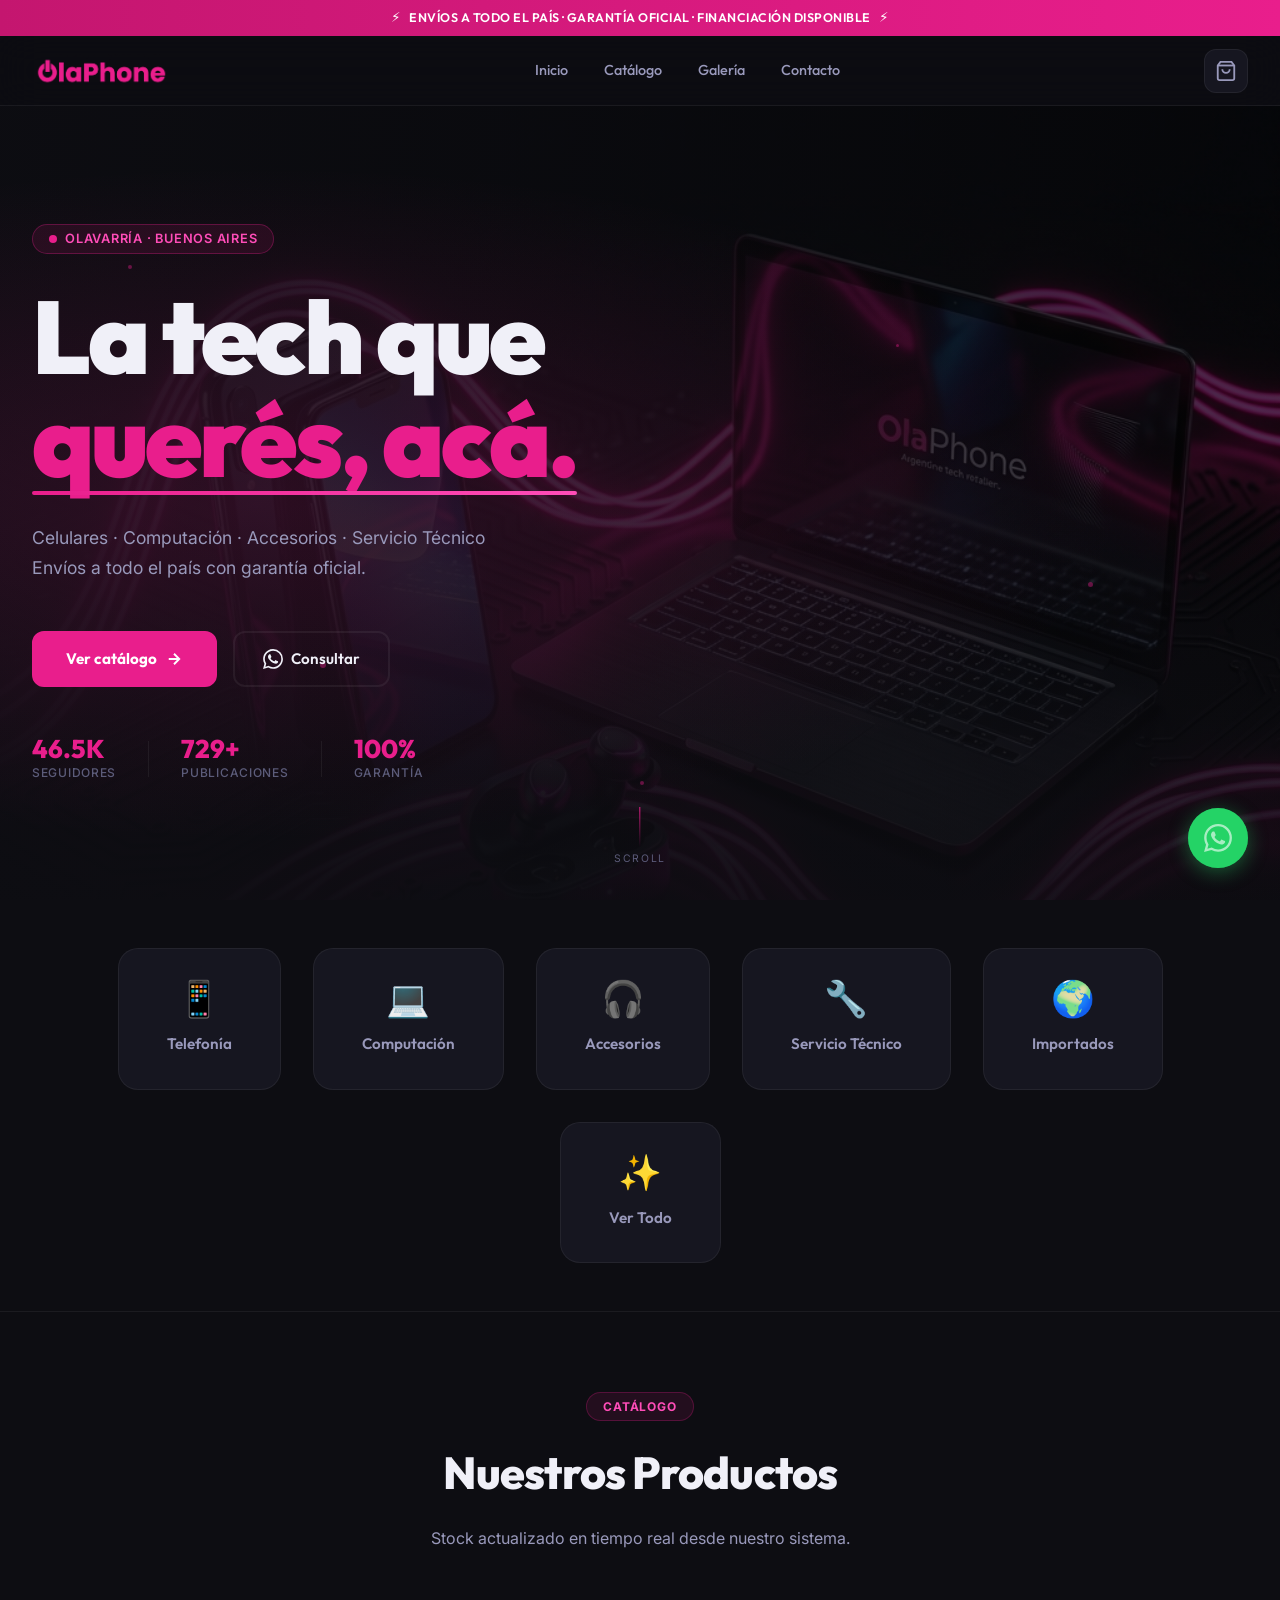
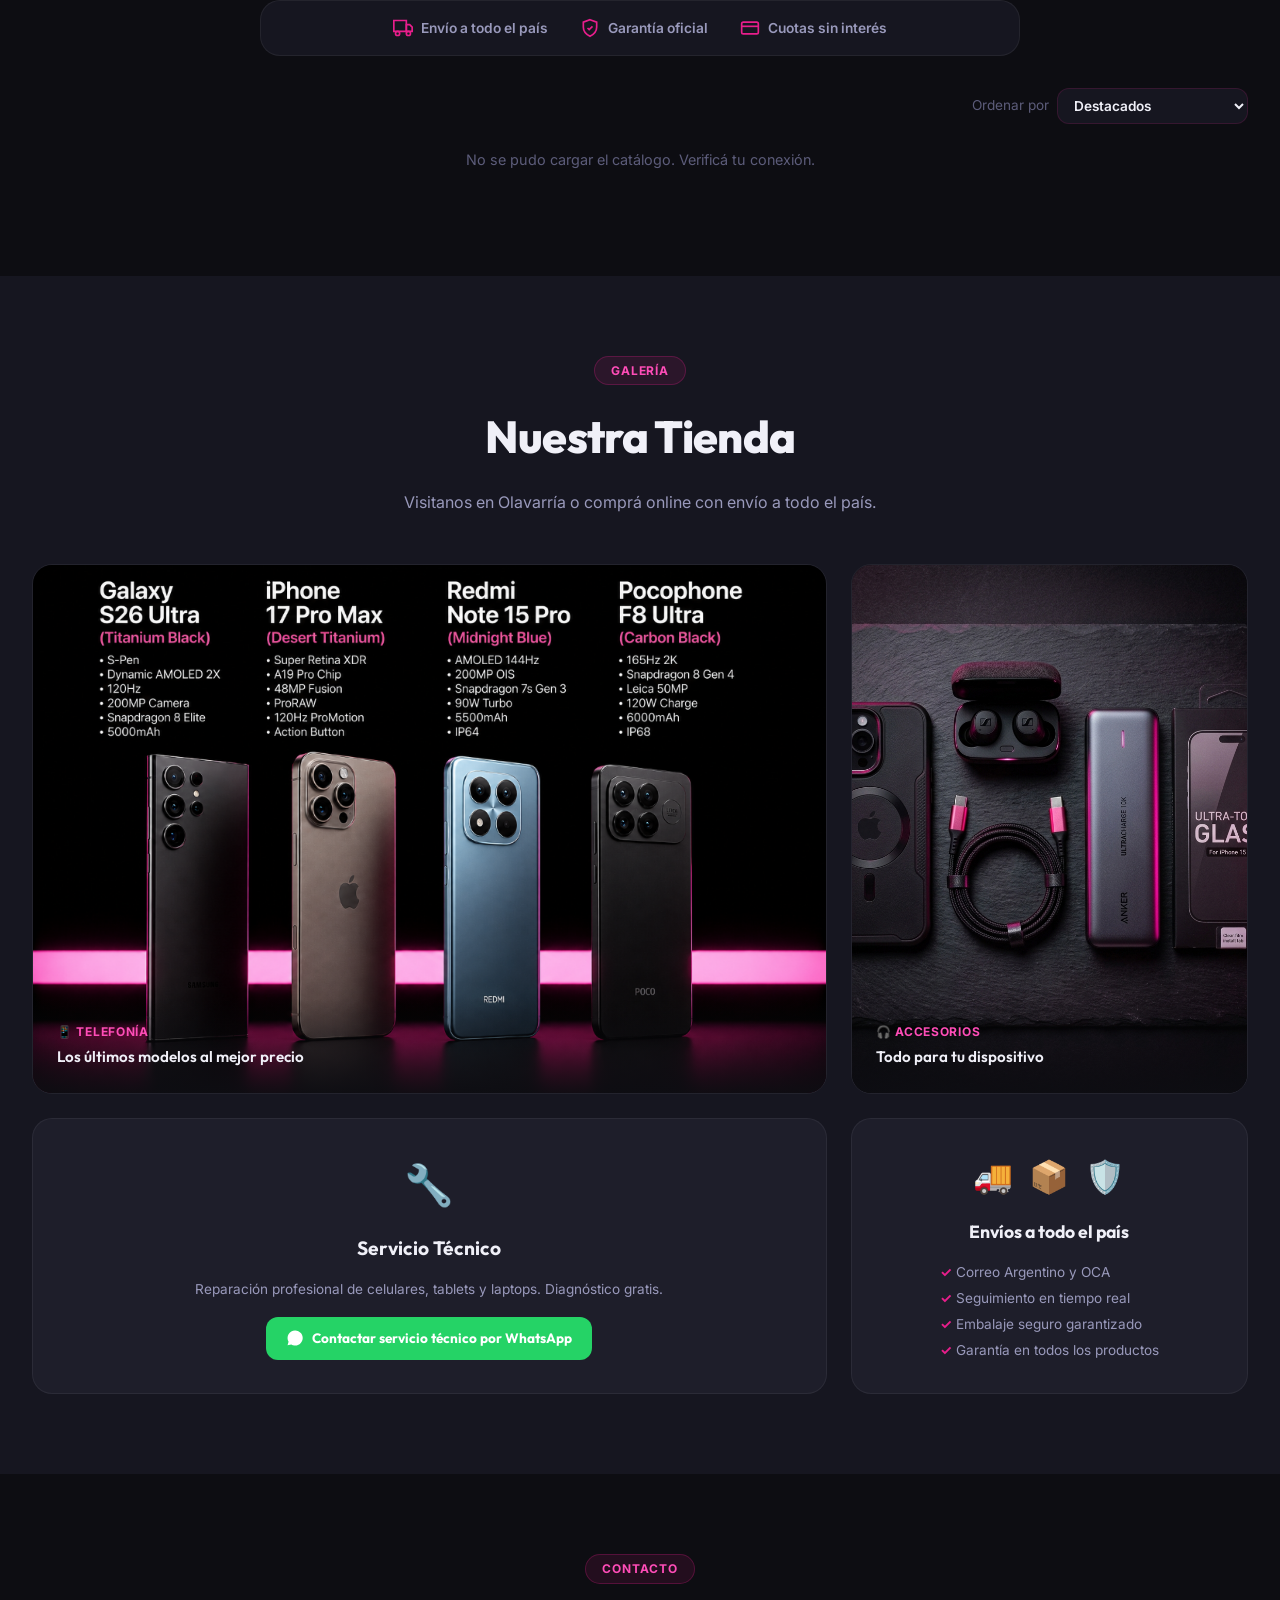
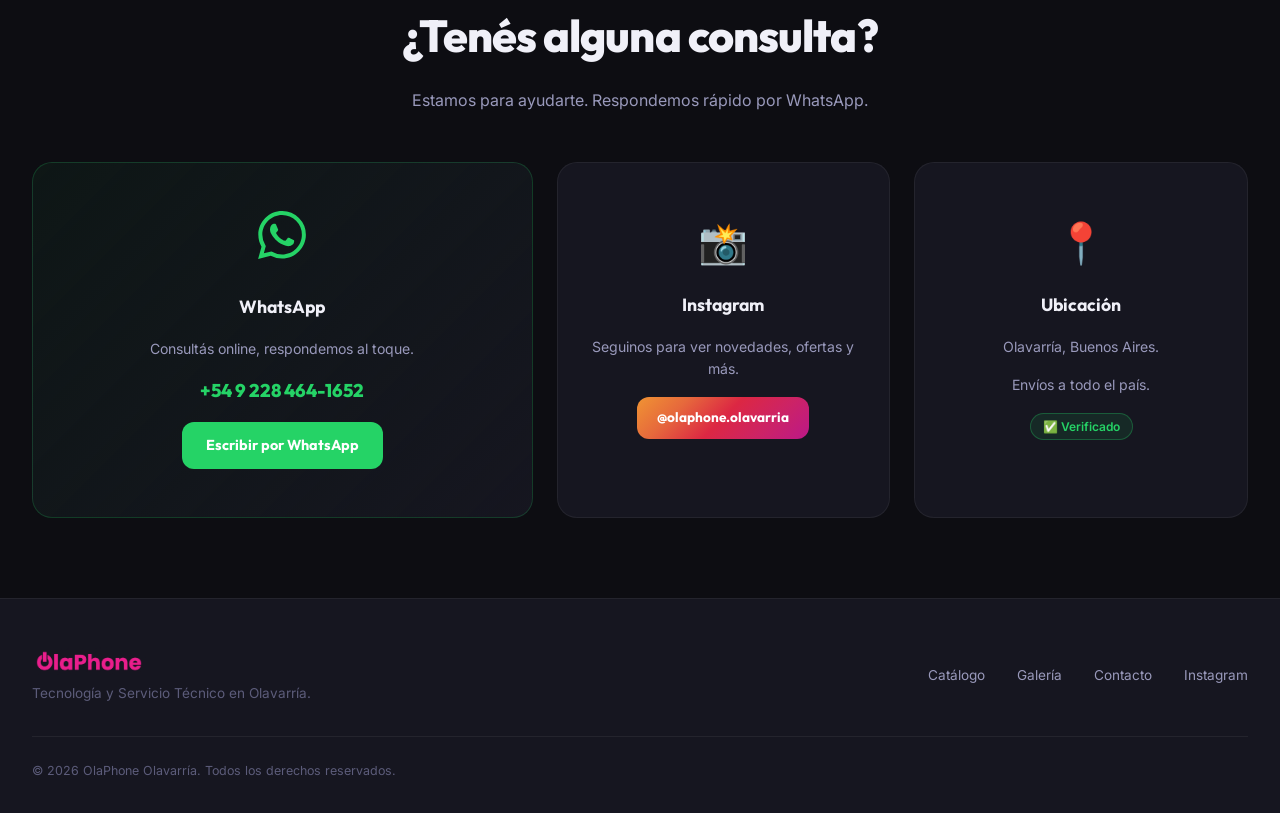
==== commit 14f933eb: "Conectar catalogo a n8n en vivo (Google Sheet -> web) PRODUCTS_URL apunta al webhook real de n8n (bp" ====
--- a/index.html
+++ b/index.html
@@ -673,7 +673,7 @@
   <script>
     // TODO: una vez que actives los workflows de n8n (ver n8n/SETUP.md),
     // reemplazar estas dos URLs por la "Production URL" de cada Webhook node.
-    window.PRODUCTS_URL     = "https://TU-INSTANCIA-N8N.app.n8n.cloud/webhook/olaphone/products";
+    window.PRODUCTS_URL     = "https://bphone.app.n8n.cloud/webhook/olaphone/products";
     window.CART_WEBHOOK_URL  = "https://TU-INSTANCIA-N8N.app.n8n.cloud/webhook/olaphone/cart";
     window.WEBHOOK_SECRET   = "b7f3b7f1b7b8a3f7a1c9e4d6f2a8b0c5d7e9f1a3b5c7d9e1f3a5b7c9d1e3f5a7";
     window.OWNER_PHONE      = "542284641652";
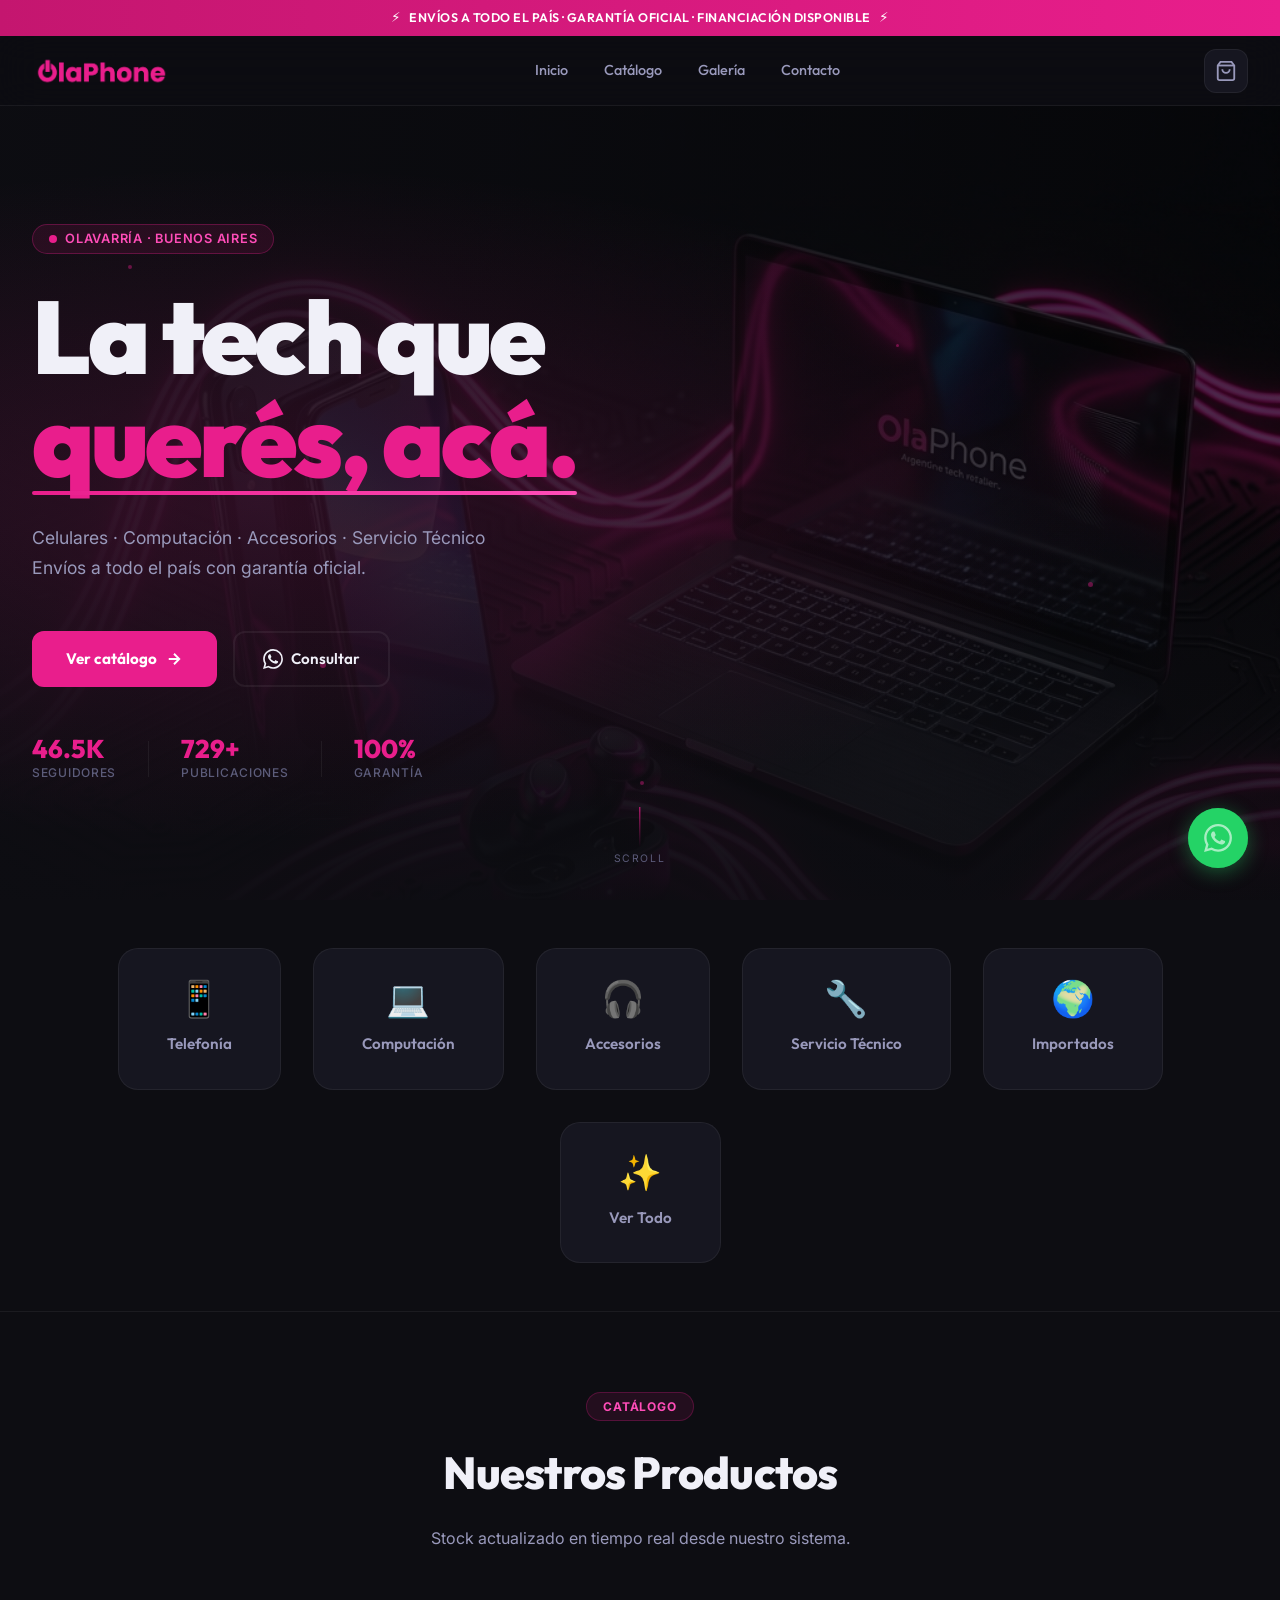
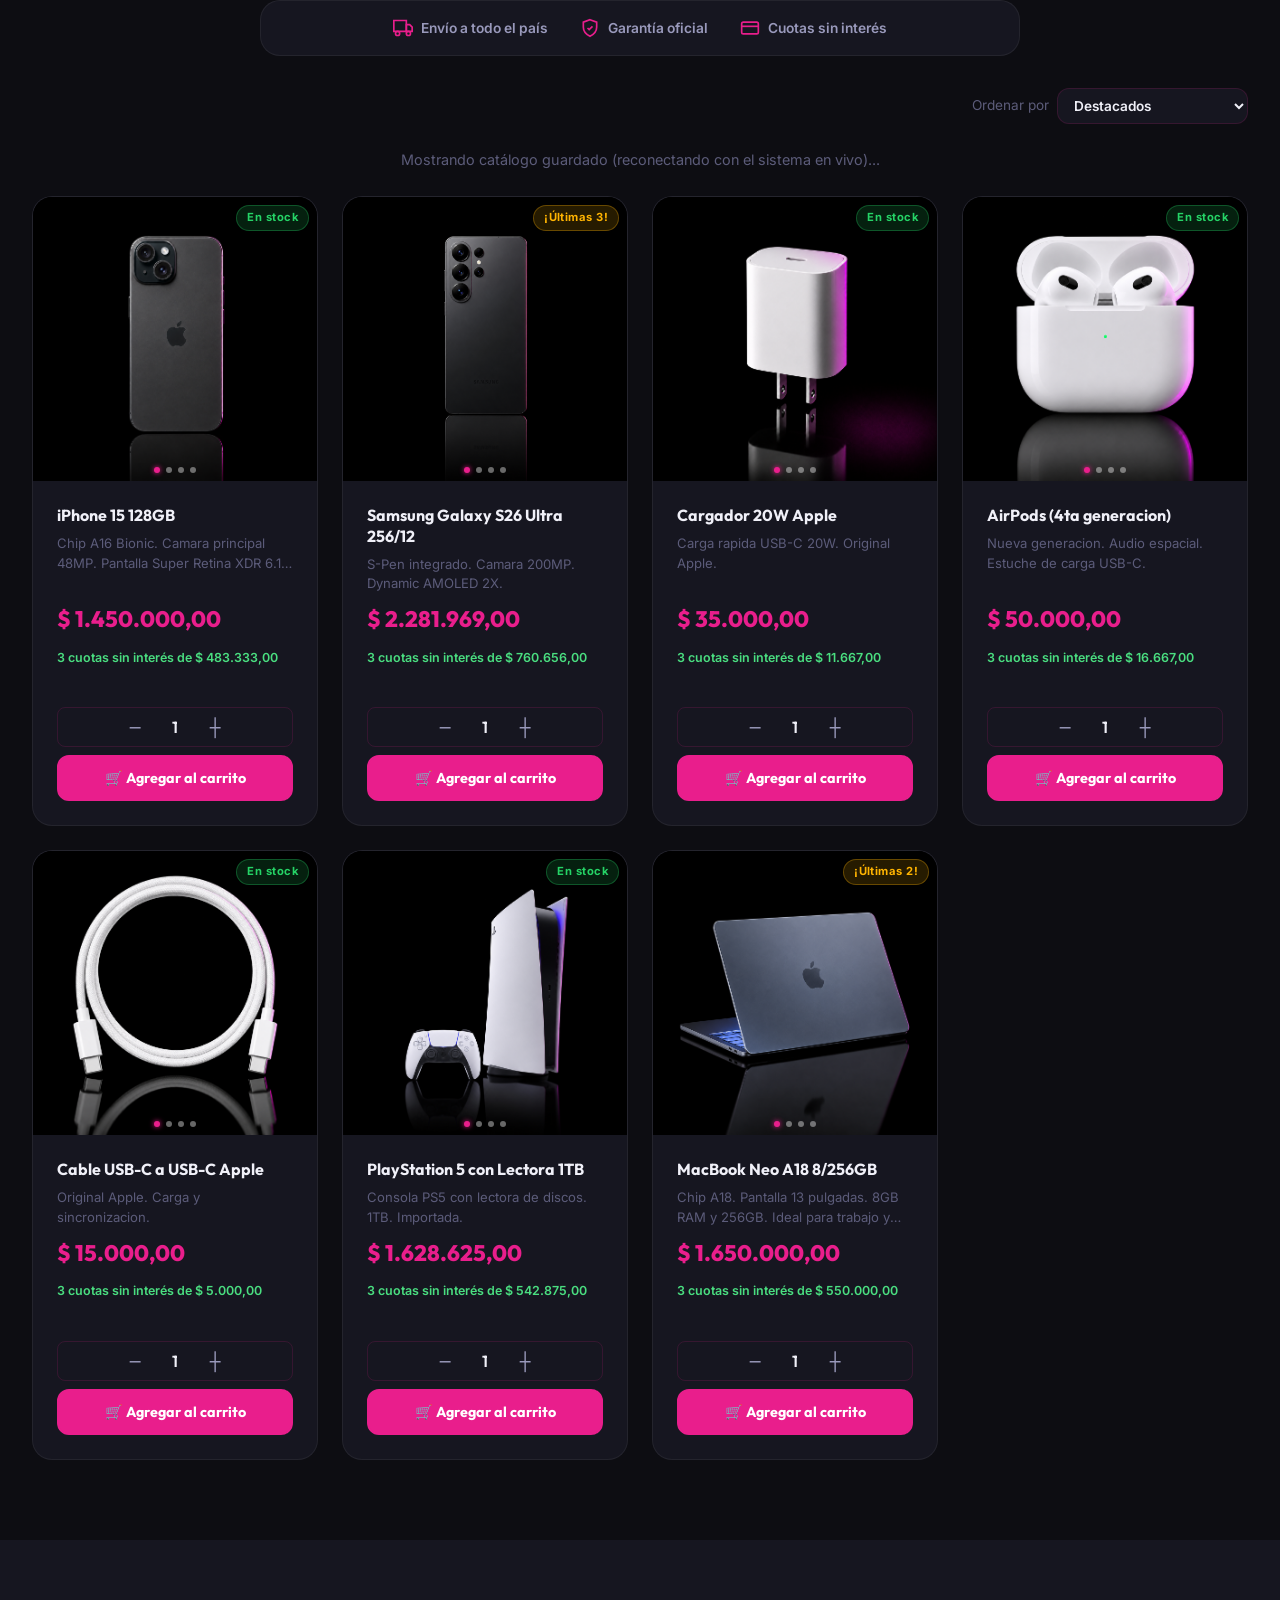
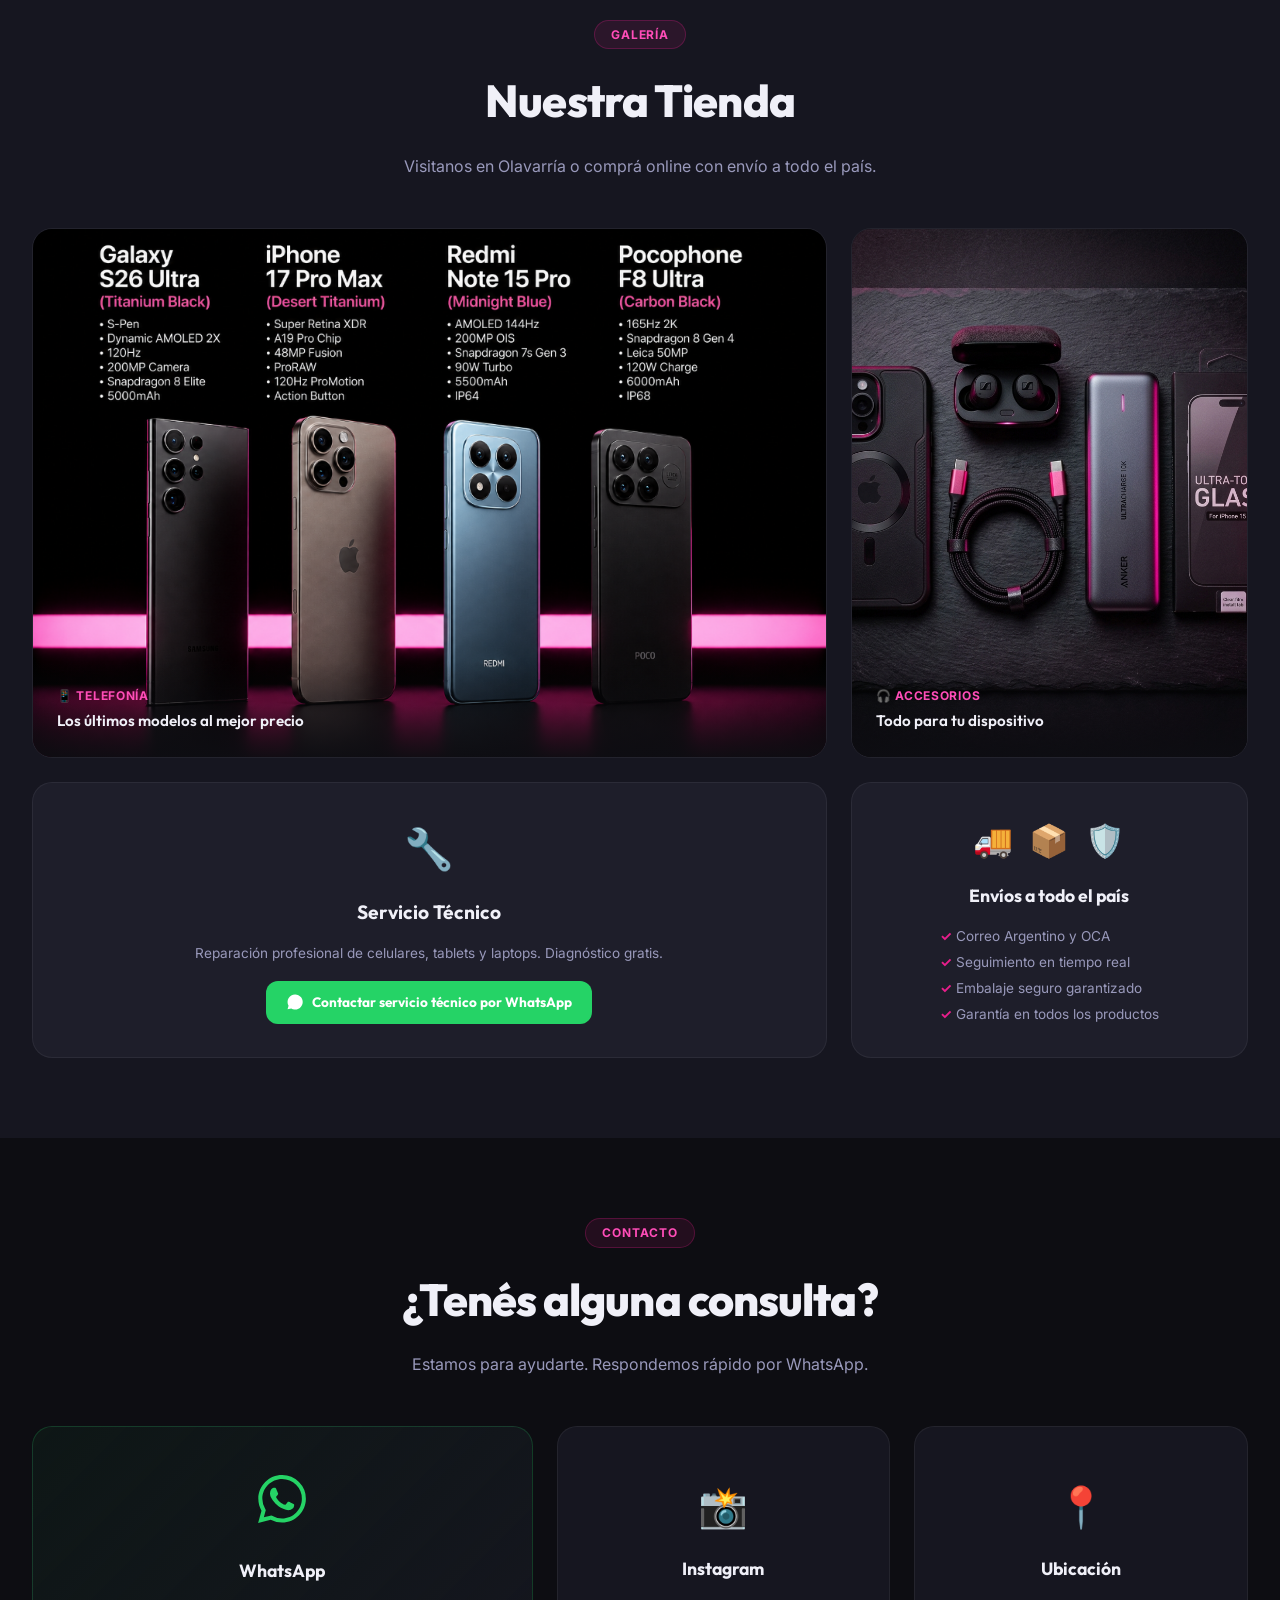
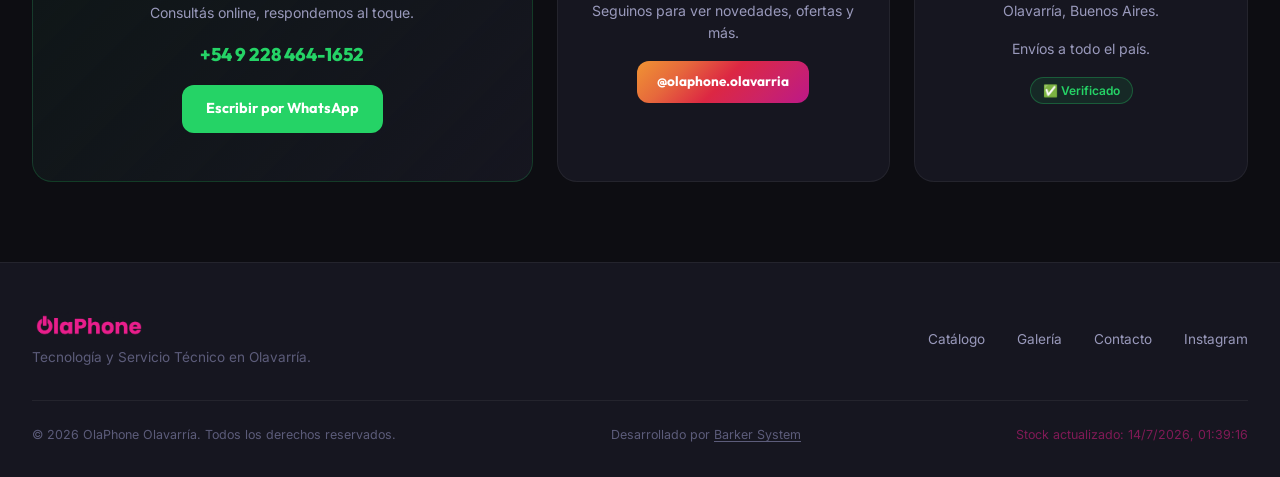
==== commit 04574243: "Agregar credito Barker System con link a Instagram en el footer" ====
--- a/index.html
+++ b/index.html
@@ -576,6 +576,9 @@
         <p class="footer-copy">
           &copy; <span id="footer-year"></span> OlaPhone Olavarría. Todos los derechos reservados.
         </p>
+        <p class="footer-credit">
+          Desarrollado por <a href="https://www.instagram.com/Barker.system" target="_blank" rel="noopener noreferrer" class="footer-credit-link">Barker System</a>
+        </p>
         <p id="stock-last-update" class="footer-stock-update" aria-live="polite"></p>
       </div>
     </div>
--- a/css/olaphone.css
+++ b/css/olaphone.css
@@ -1804,13 +1804,25 @@
 }
 
 .footer-copy,
-.footer-stock-update {
+.footer-stock-update,
+.footer-credit {
   font-size: 0.78rem;
   color: var(--text-muted);
 }
 
 .footer-stock-update {
   color: rgba(233, 30, 140, 0.5);
+}
+
+.footer-credit-link {
+  color: var(--text-muted);
+  text-decoration: underline;
+  text-underline-offset: 2px;
+  transition: color 0.15s ease;
+}
+
+.footer-credit-link:hover {
+  color: var(--accent, #e91e8c);
 }
 
 /* ── WHATSAPP FLOAT BUTTON ─────────────────────────────────────── */
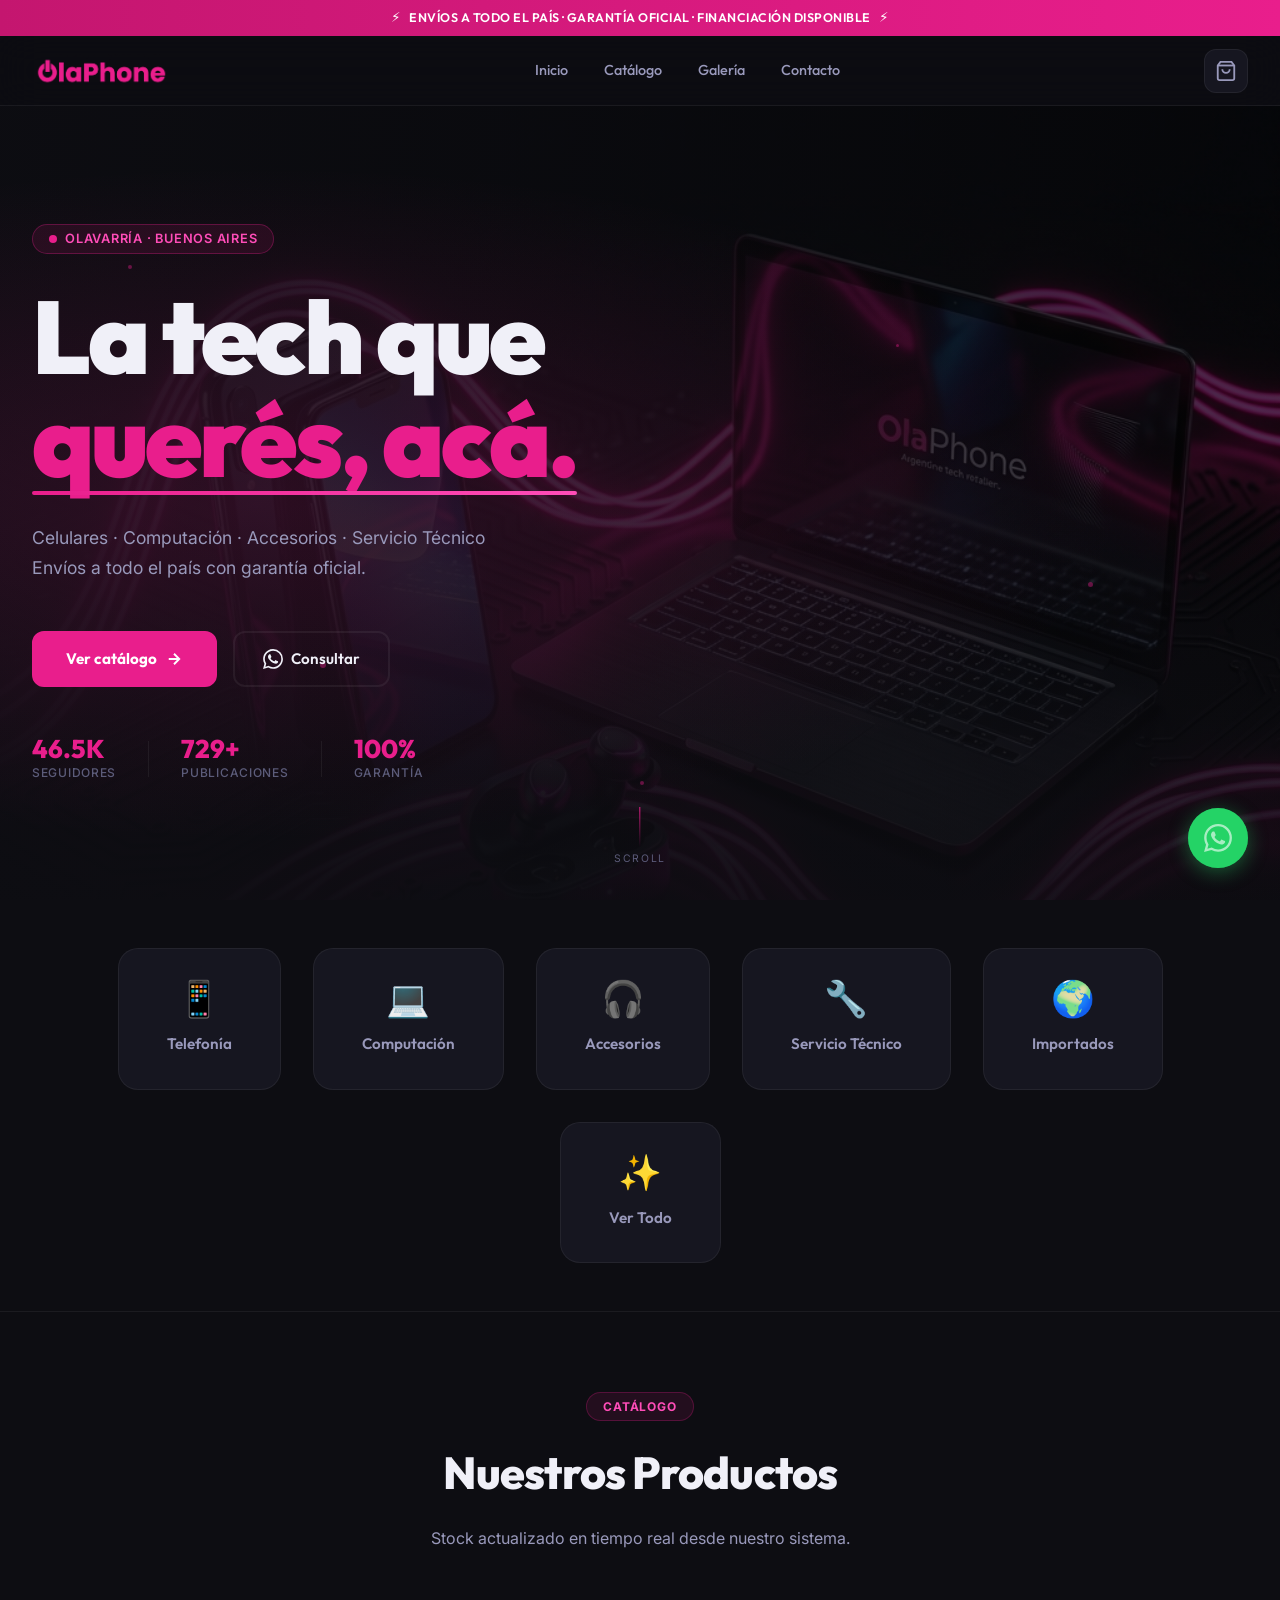
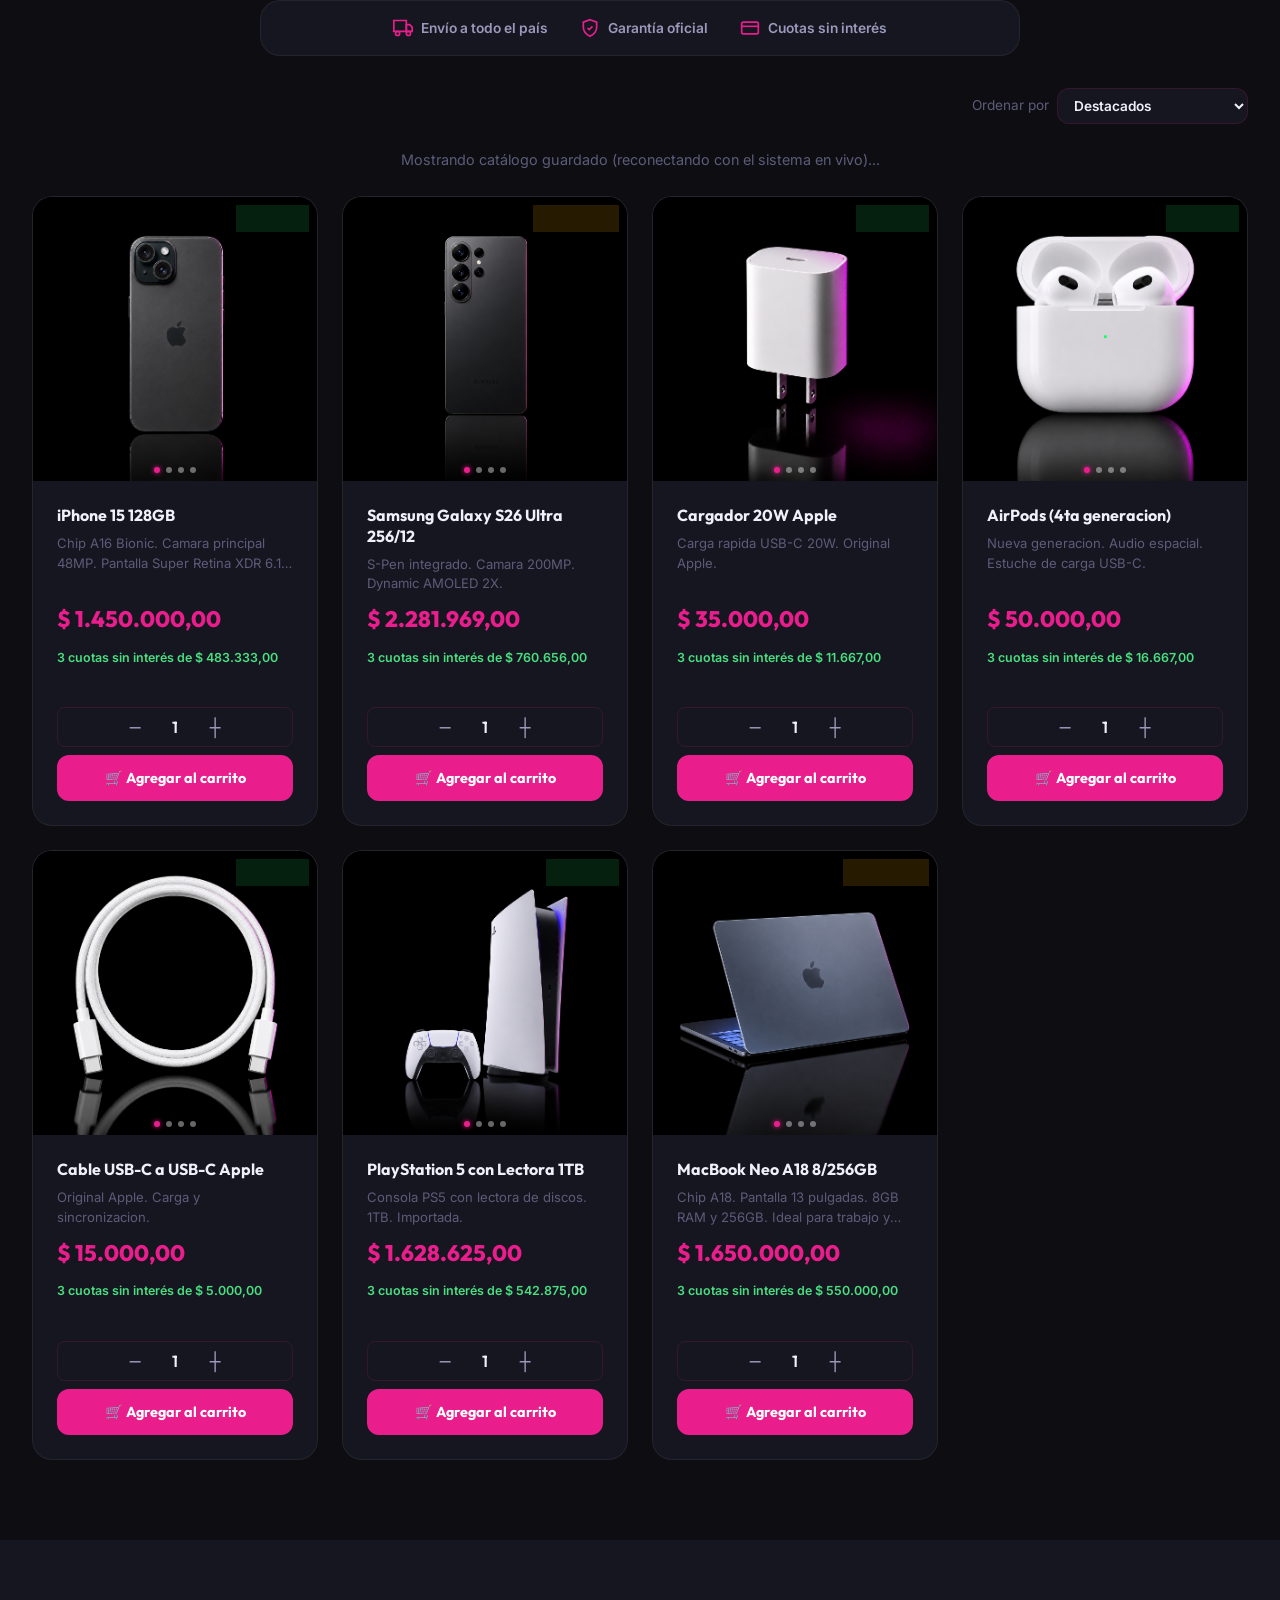
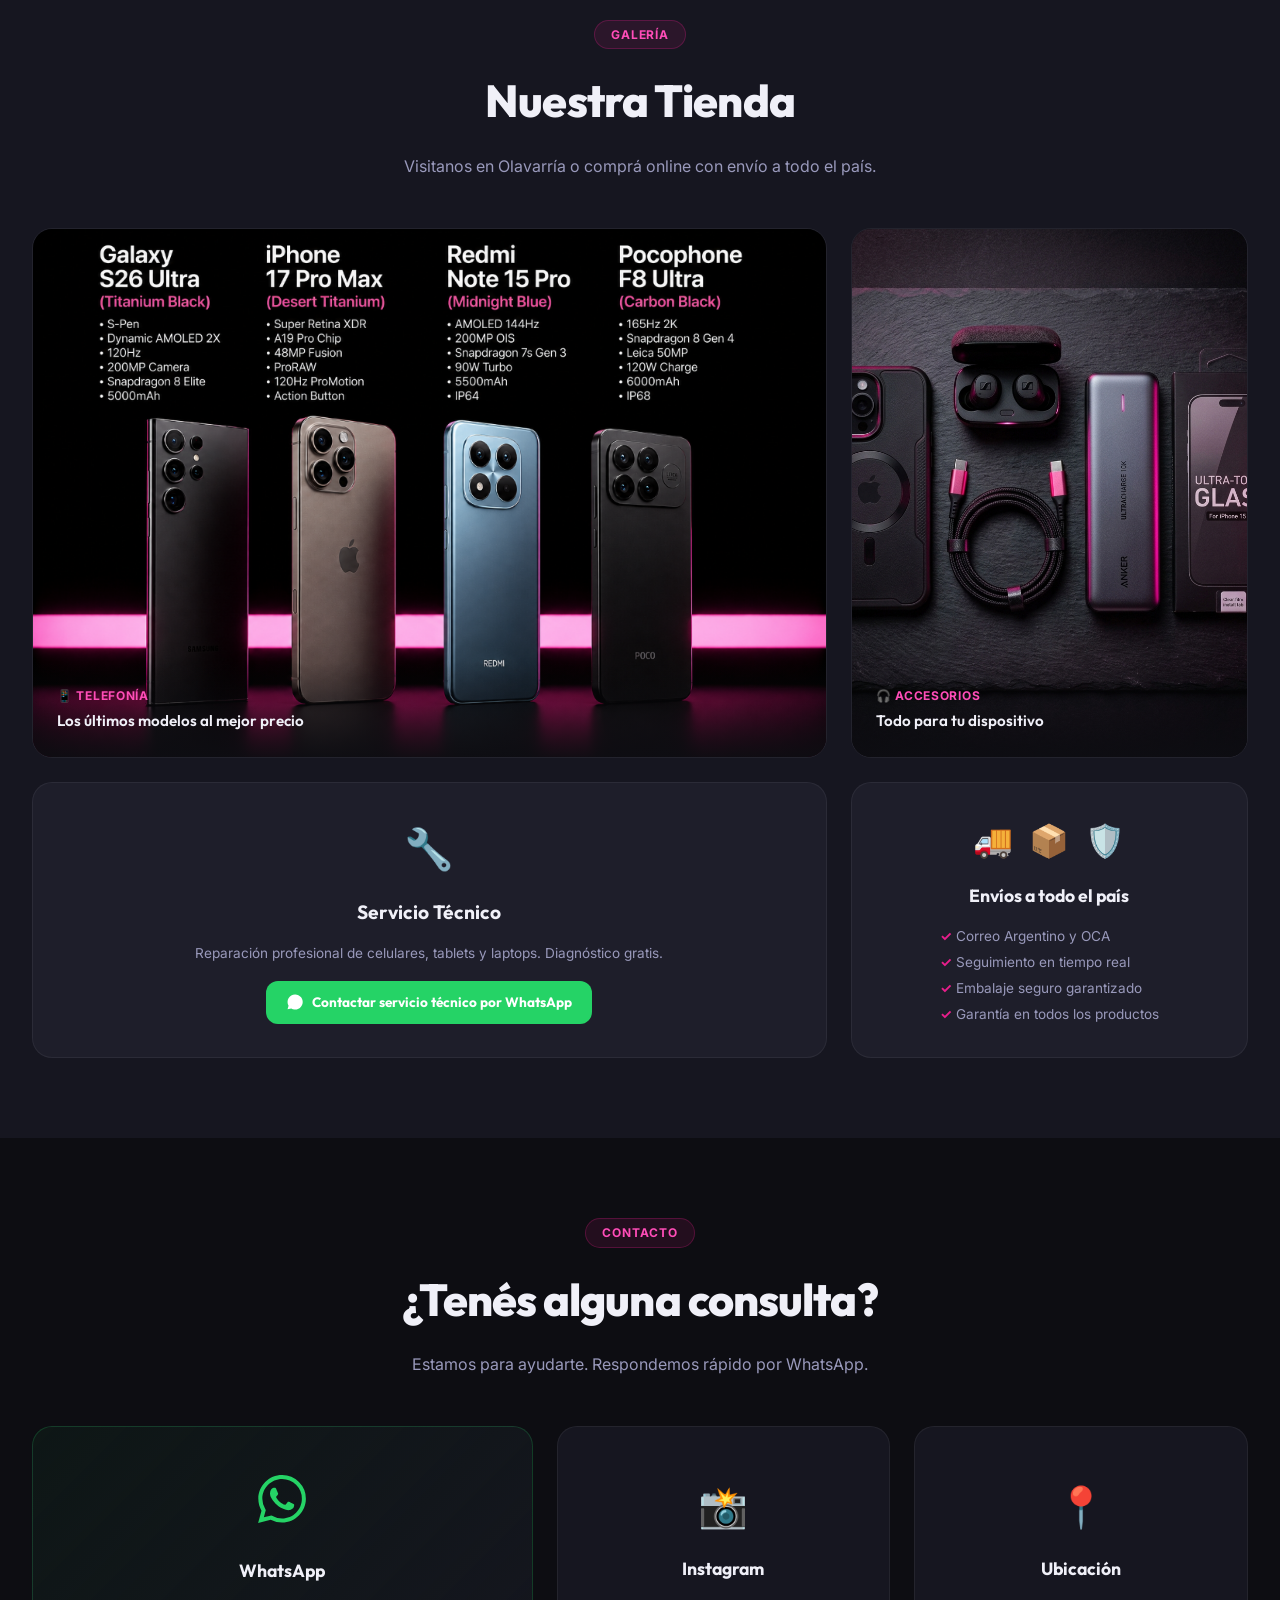
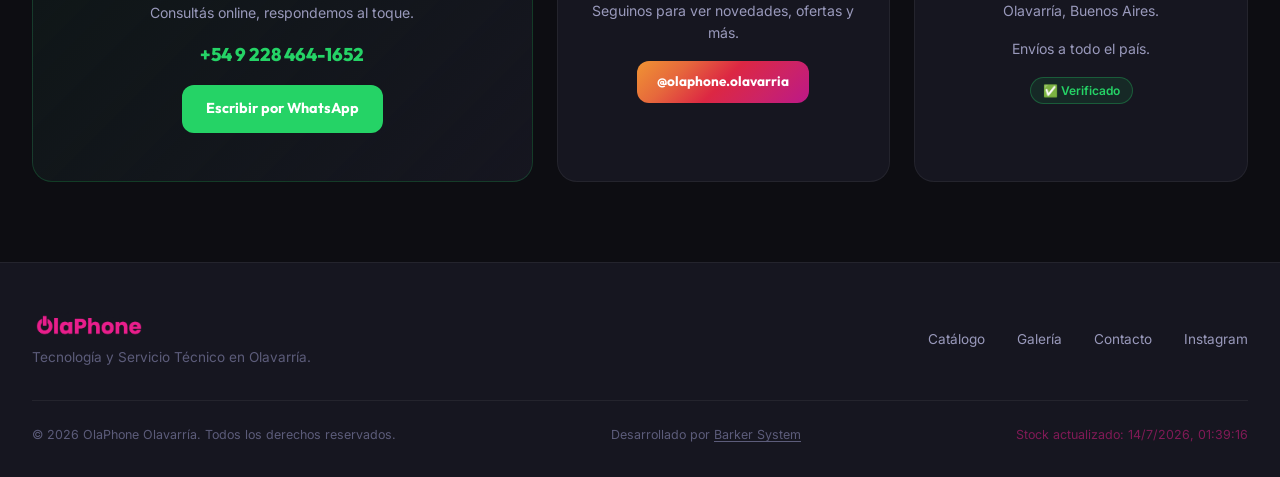
==== commit c4d79755: "fix: actualizar WhatsApp de OlaPhone al numero 2284582099 Reemplaza el numero anterior (542284641652" ====
--- a/index.html
+++ b/index.html
@@ -137,7 +137,7 @@
             <path d="M5 12h14M12 5l7 7-7 7"/>
           </svg>
         </a>
-        <a href="https://wa.me/542284641652" target="_blank" rel="noopener noreferrer" class="btn-secondary" id="btn-hero-whatsapp">
+        <a href="https://wa.me/542284582099" target="_blank" rel="noopener noreferrer" class="btn-secondary" id="btn-hero-whatsapp">
           <svg viewBox="0 0 24 24" fill="currentColor" width="20" height="20" aria-hidden="true">
             <path d="M17.472 14.382c-.297-.149-1.758-.867-2.03-.967-.273-.099-.471-.148-.67.15-.197.297-.767.966-.94 1.164-.173.199-.347.223-.644.075-.297-.15-1.255-.463-2.39-1.475-.883-.788-1.48-1.761-1.653-2.059-.173-.297-.018-.458.13-.606.134-.133.298-.347.446-.52.149-.174.198-.298.298-.497.099-.198.05-.371-.025-.52-.075-.149-.669-1.612-.916-2.207-.242-.579-.487-.5-.669-.51-.173-.008-.371-.01-.57-.01-.198 0-.52.074-.792.372-.272.297-1.04 1.016-1.04 2.479 0 1.462 1.065 2.875 1.213 3.074.149.198 2.096 3.2 5.077 4.487.709.306 1.262.489 1.694.625.712.227 1.36.195 1.871.118.571-.085 1.758-.719 2.006-1.413.248-.694.248-1.289.173-1.413-.074-.124-.272-.198-.57-.347m-5.421 7.403h-.004a9.87 9.87 0 0 1-5.031-1.378l-.361-.214-3.741.982.998-3.648-.235-.374a9.86 9.86 0 0 1-1.51-5.26c.001-5.45 4.436-9.884 9.888-9.884 2.64 0 5.122 1.03 6.988 2.898a9.825 9.825 0 0 1 2.893 6.994c-.003 5.45-4.437 9.884-9.885 9.884m8.413-18.297A11.815 11.815 0 0 0 12.05 0C5.495 0 .16 5.335.157 11.892c0 2.096.547 4.142 1.588 5.945L.057 24l6.305-1.654a11.882 11.882 0 0 0 5.683 1.448h.005c6.554 0 11.89-5.335 11.893-11.893a11.821 11.821 0 0 0-3.48-8.413Z"/>
           </svg>
@@ -329,7 +329,7 @@
           <h3 class="service-title">Servicio Técnico</h3>
           <p class="service-description">Reparación profesional de celulares, tablets y laptops. Diagnóstico gratis.</p>
           <a
-            href="https://wa.me/542284641652?text=Hola%20OlaPhone!%20Necesito%20servicio%20t%C3%A9cnico."
+            href="https://wa.me/542284582099?text=Hola%20OlaPhone!%20Necesito%20servicio%20t%C3%A9cnico."
             target="_blank"
             rel="noopener noreferrer"
             class="btn-service"
@@ -450,14 +450,14 @@
               name="telefono"
               class="form-input form-input-prefixed"
               required
-              placeholder="2284641652"
+              placeholder="2284582099"
               pattern="[0-9]{6,12}"
               aria-required="true"
               aria-describedby="telefono-hint"
               inputmode="numeric"
             />
           </div>
-          <small id="telefono-hint" class="form-hint">Ej: 2284641652 (con código de área)</small>
+          <small id="telefono-hint" class="form-hint">Ej: 2284582099 (con código de área)</small>
         </div>
 
         <div class="form-group">
@@ -511,7 +511,7 @@
           <p class="contact-card-text">Consultás online, respondemos al toque.</p>
           <p class="contact-card-number">+54 9 228 464-1652</p>
           <a
-            href="https://wa.me/542284641652?text=Hola%20OlaPhone!%20Quisiera%20hacer%20una%20consulta."
+            href="https://wa.me/542284582099?text=Hola%20OlaPhone!%20Quisiera%20hacer%20una%20consulta."
             target="_blank"
             rel="noopener noreferrer"
             class="btn-wa-contact"
@@ -679,7 +679,7 @@
     window.PRODUCTS_URL     = "https://bphone.app.n8n.cloud/webhook/olaphone/products";
     window.CART_WEBHOOK_URL  = "https://TU-INSTANCIA-N8N.app.n8n.cloud/webhook/olaphone/cart";
     window.WEBHOOK_SECRET   = "b7f3b7f1b7b8a3f7a1c9e4d6f2a8b0c5d7e9f1a3b5c7d9e1f3a5b7c9d1e3f5a7";
-    window.OWNER_PHONE      = "542284641652";
+    window.OWNER_PHONE      = "542284582099";
 
     // Modo prueba local: si la web corre en localhost (dev/test-server.ps1),
     // usa el simulador de n8n en lugar de la instancia real.
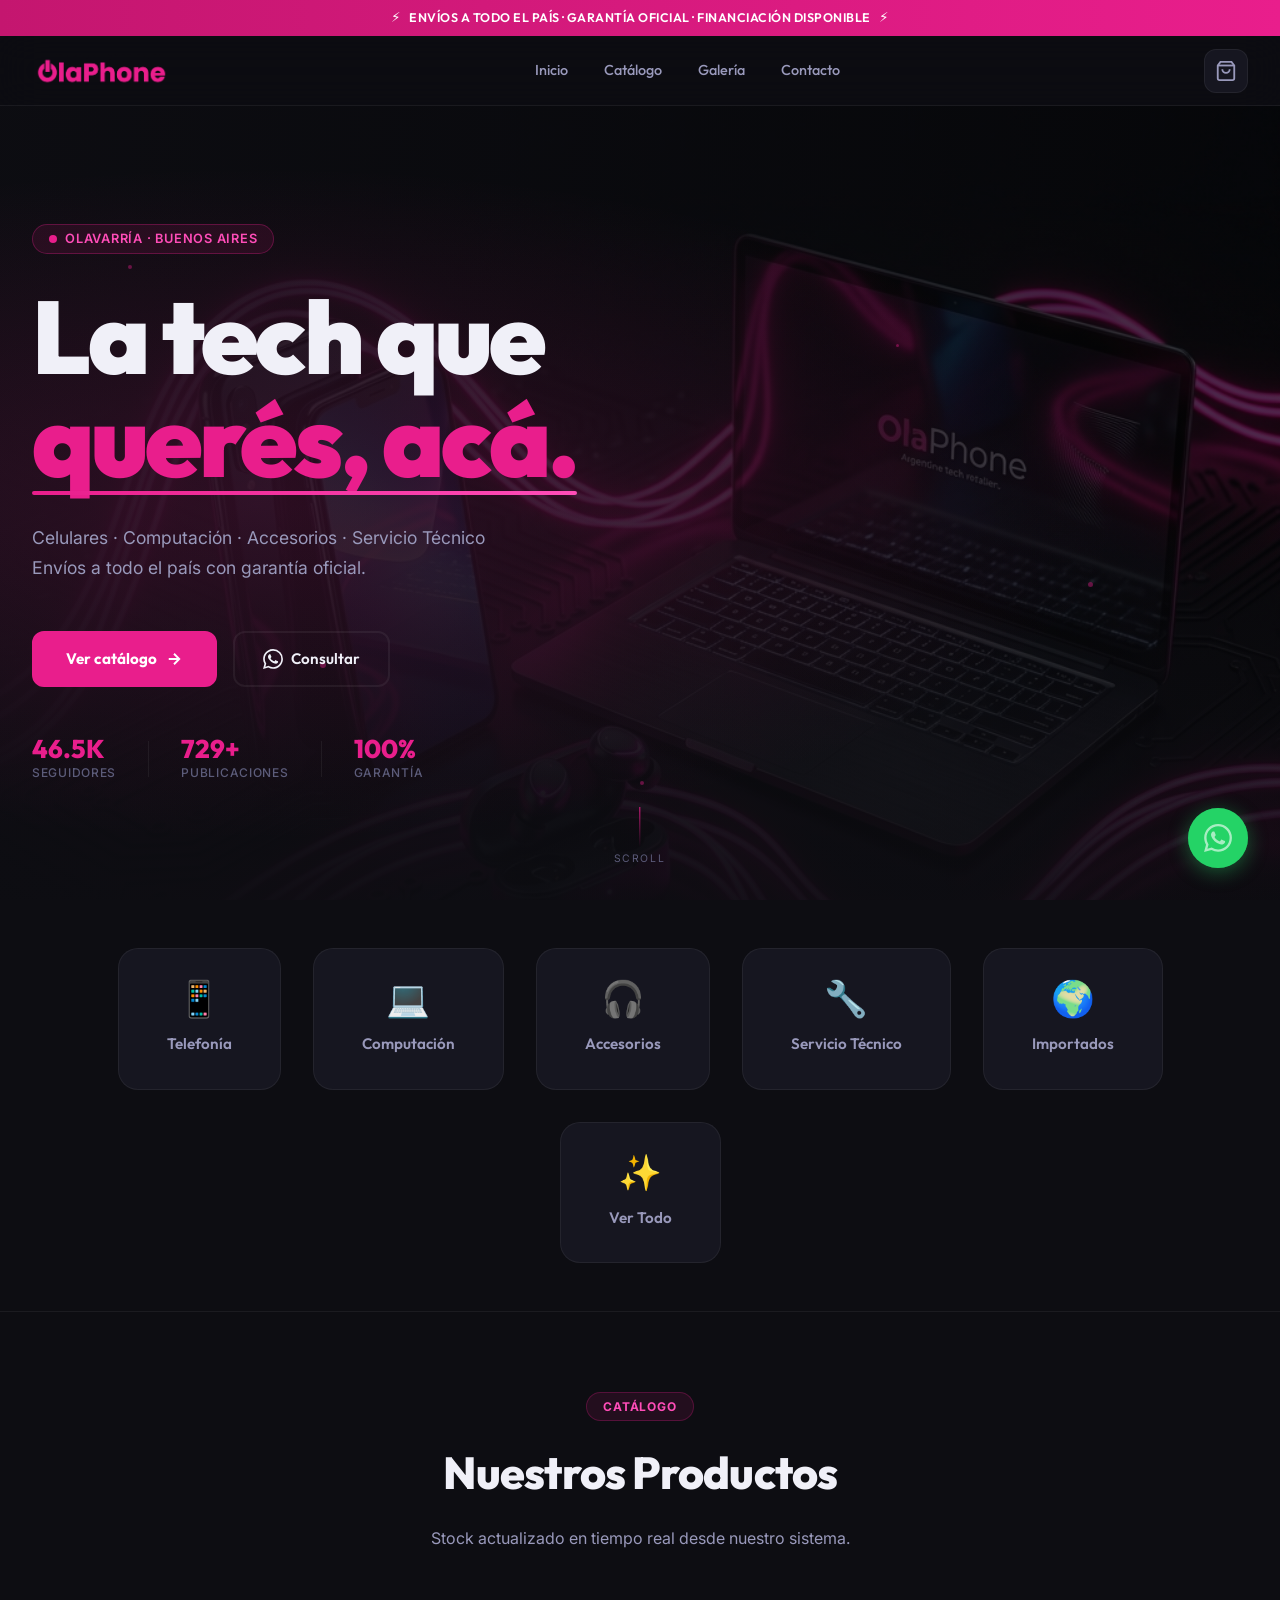
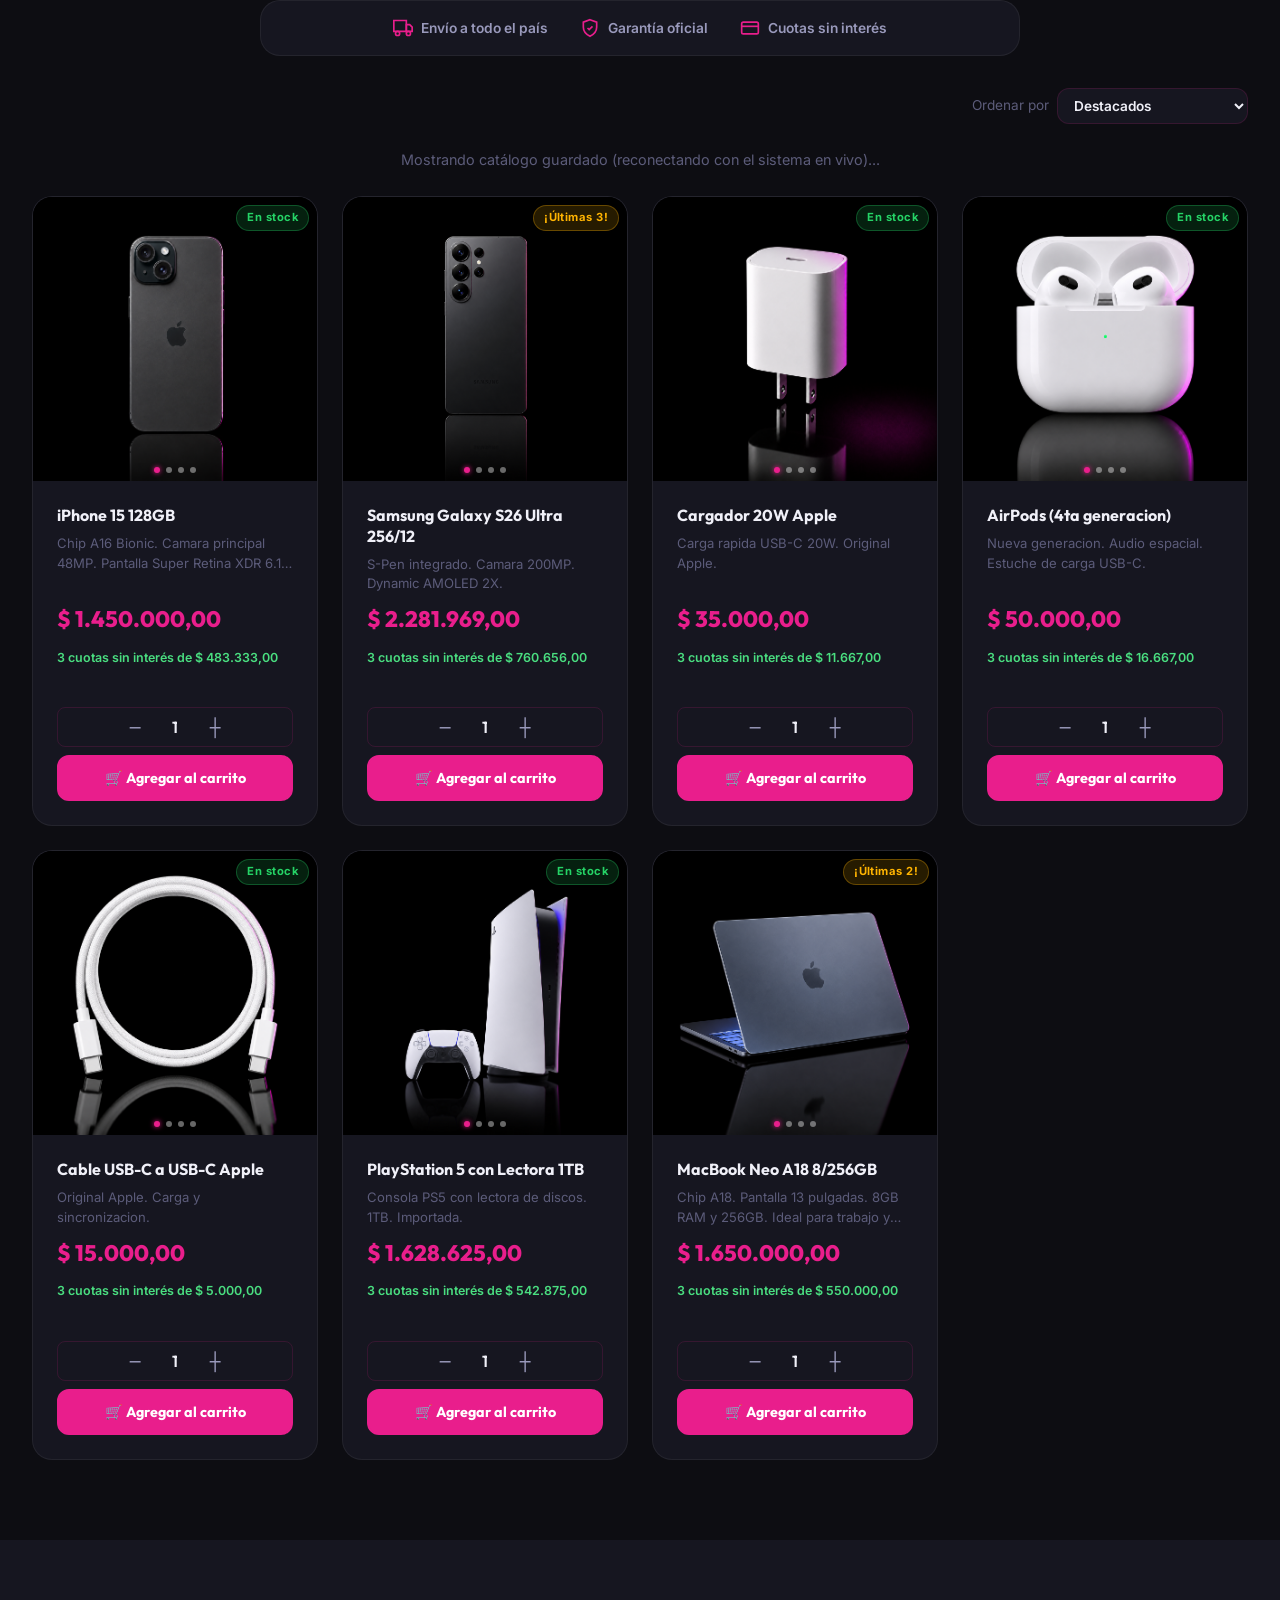
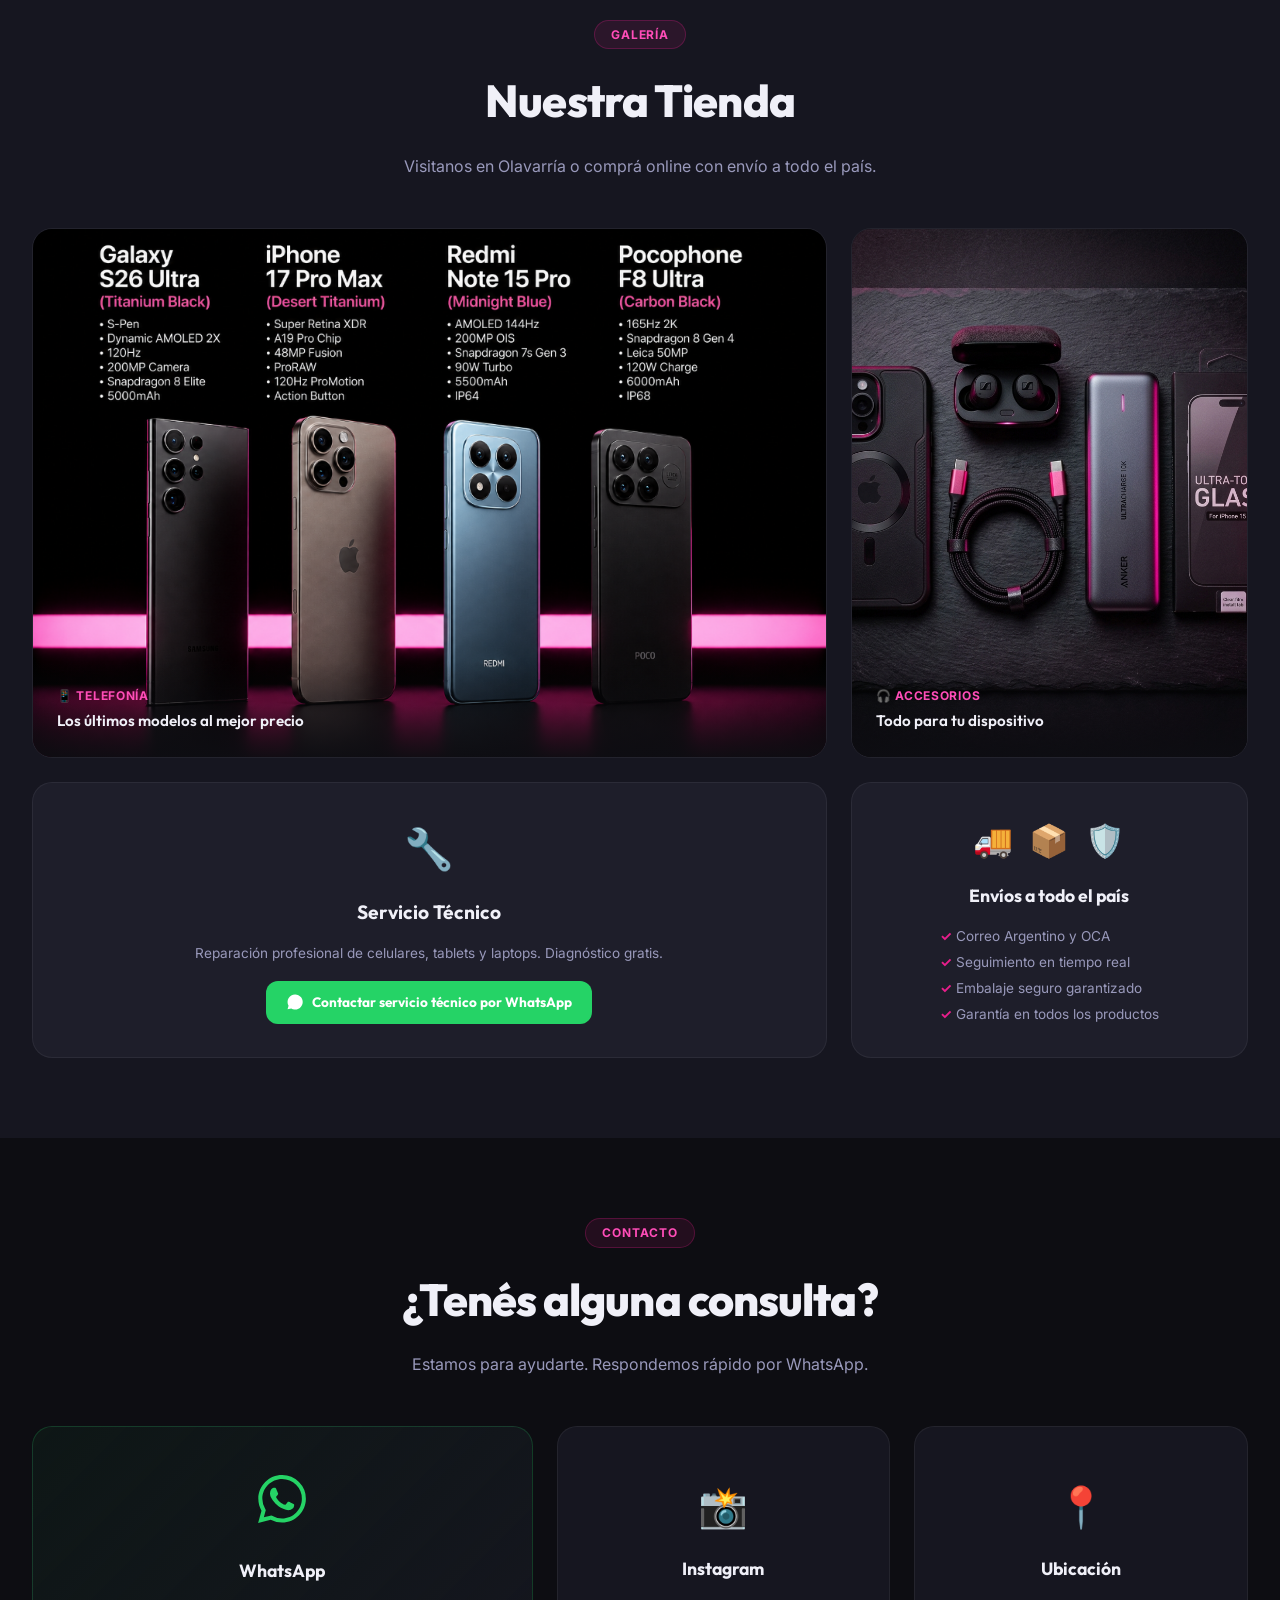
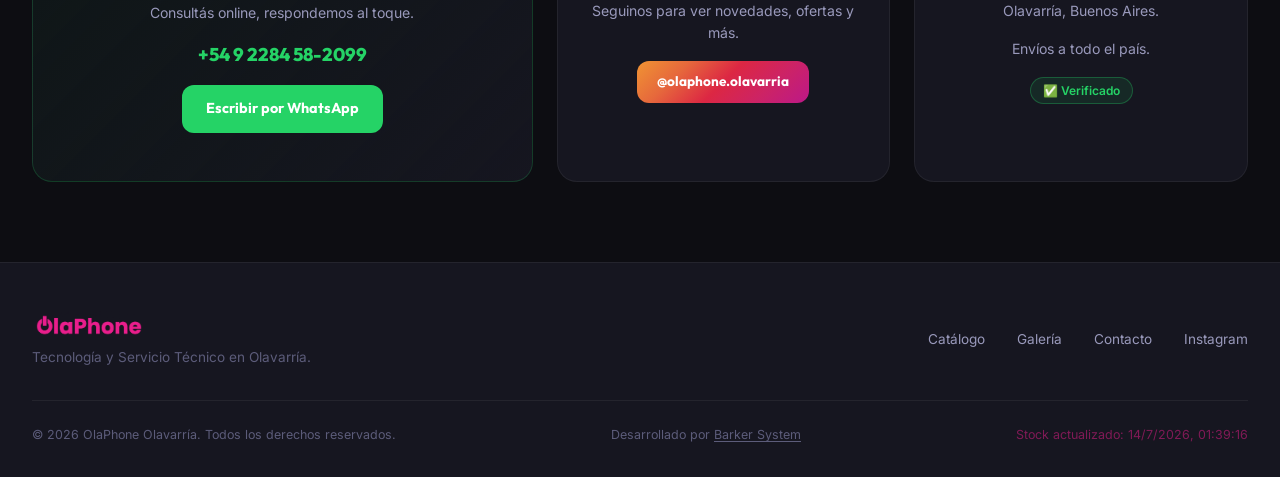
==== commit 00001a44: "fix: actualizar el numero visible de la tarjeta de contacto El texto formateado "+54 9 228 464-1652"" ====
--- a/index.html
+++ b/index.html
@@ -509,7 +509,7 @@
           </div>
           <h3 class="contact-card-title">WhatsApp</h3>
           <p class="contact-card-text">Consultás online, respondemos al toque.</p>
-          <p class="contact-card-number">+54 9 228 464-1652</p>
+          <p class="contact-card-number">+54 9 2284 58-2099</p>
           <a
             href="https://wa.me/542284582099?text=Hola%20OlaPhone!%20Quisiera%20hacer%20una%20consulta."
             target="_blank"
